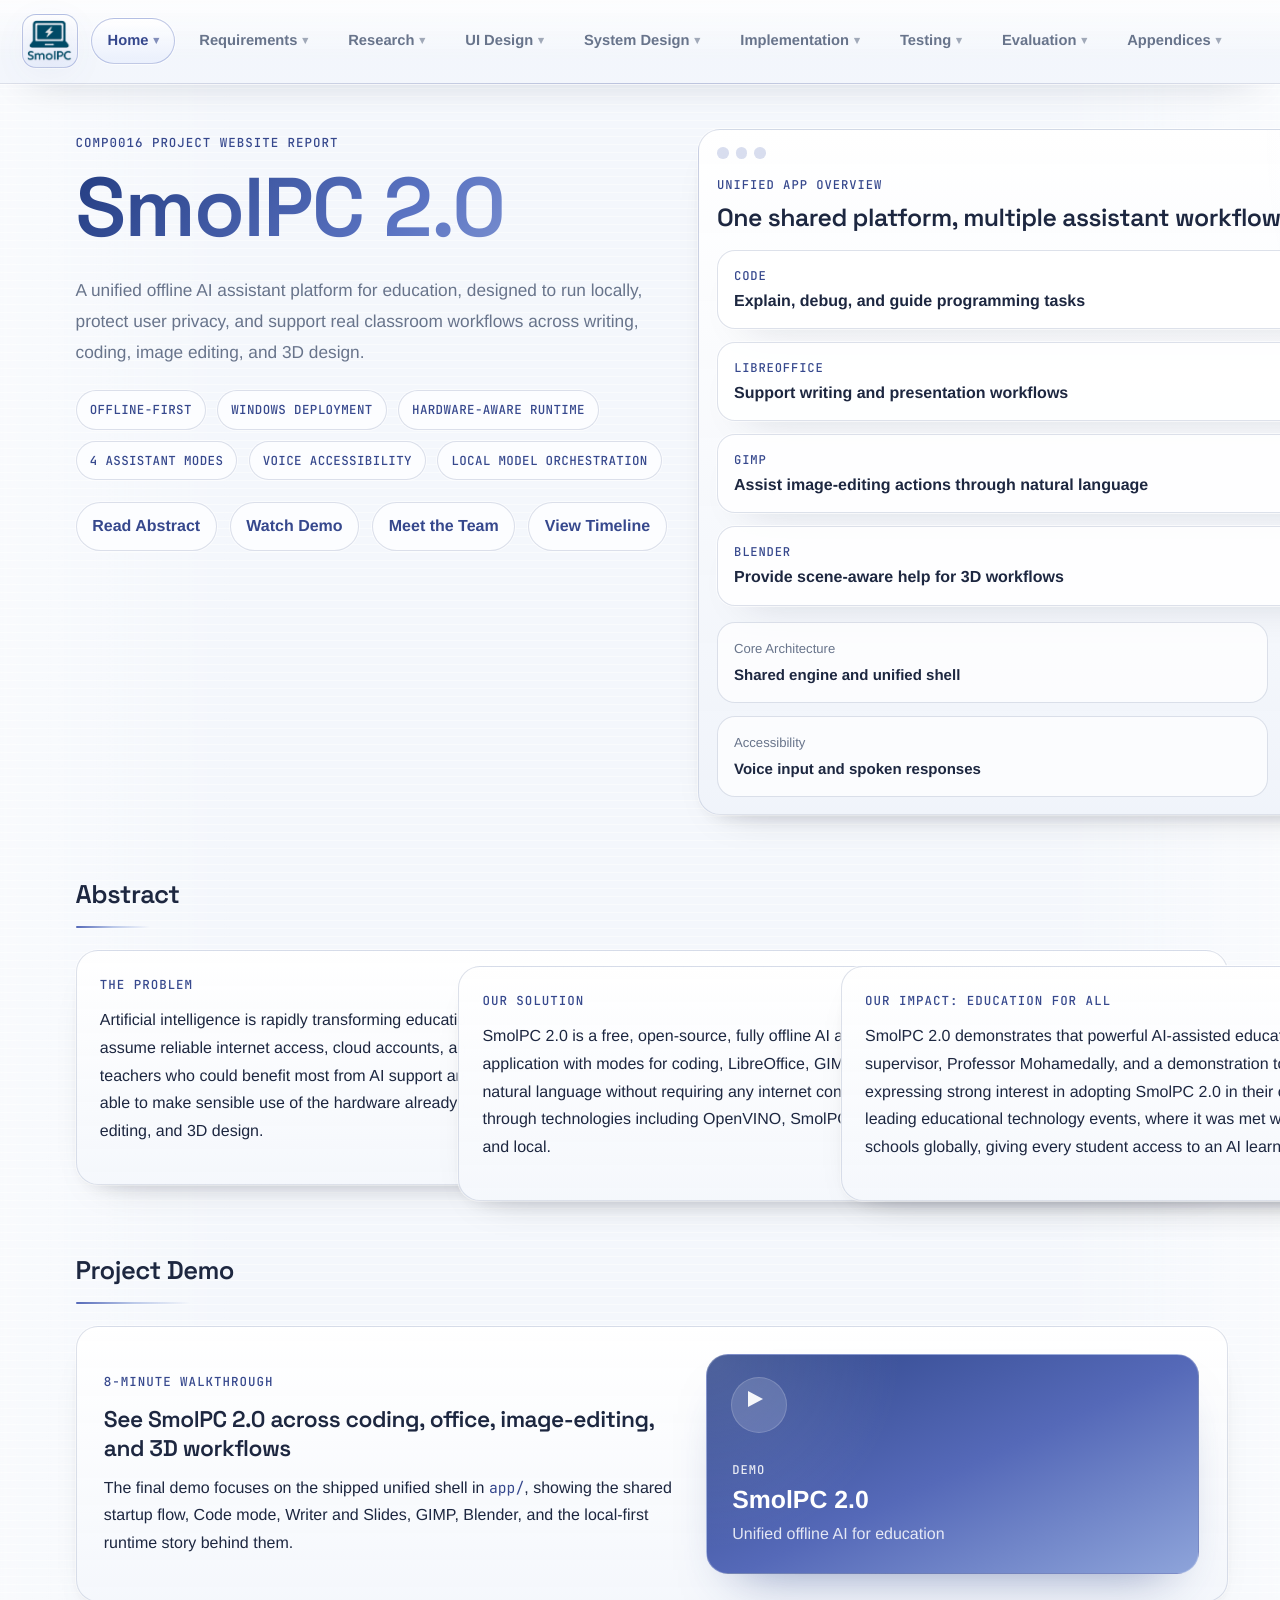
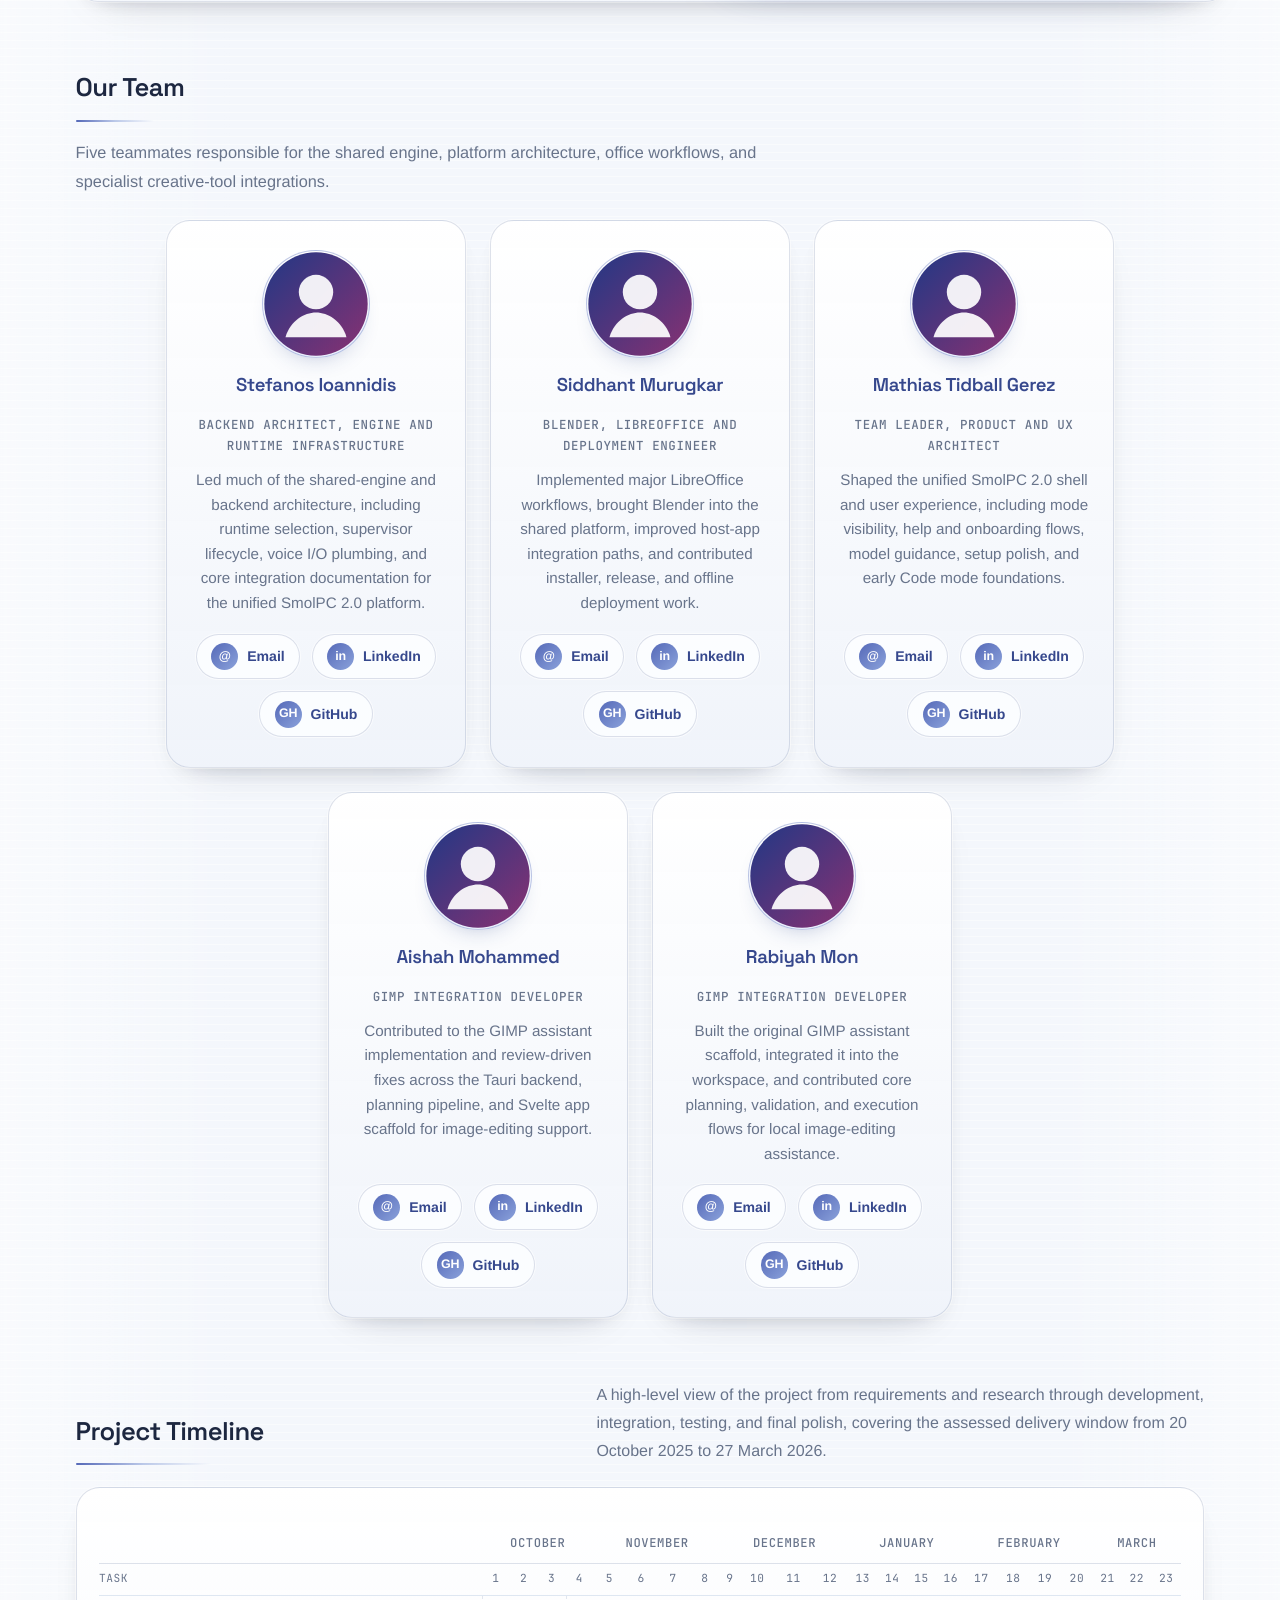
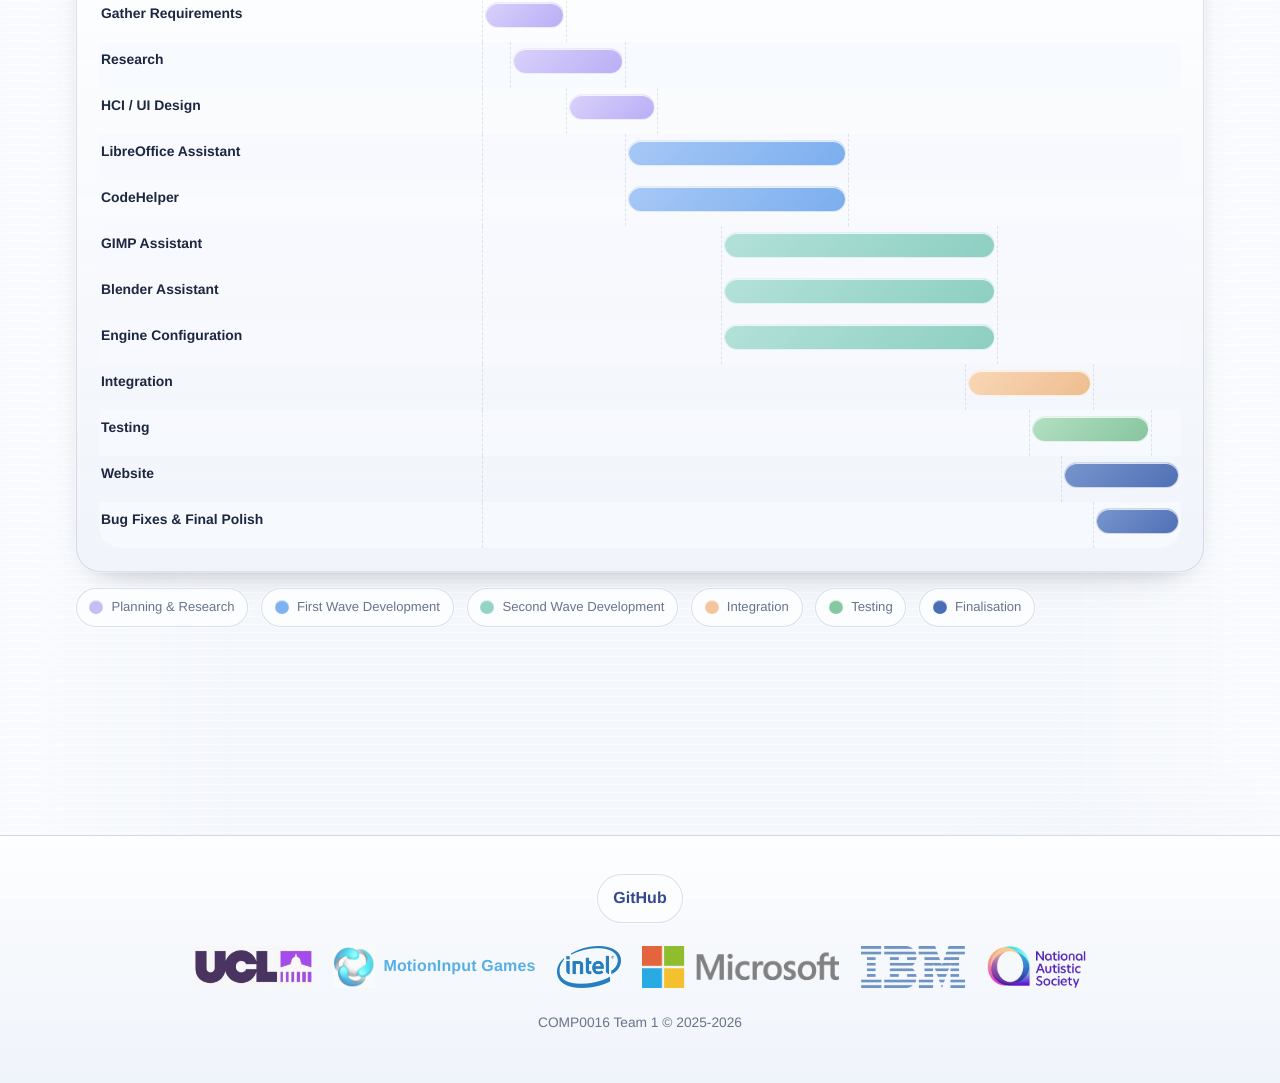
==== index.html @ 5625fc95 "Merge origin/main into codex/add-motioninput-partner" ====
<!DOCTYPE html>
<html>
<head>
  <title>SmolPC 2.0</title>
  <meta name="viewport" content="width=device-width, initial-scale=1.0">
  <link rel="stylesheet" href="css/style.css">
</head>
<body class="home-page">
  <nav>
    <a href="index.html" class="nav-logo"> <img src="assets/images/smolpc.png" alt="SmolPC 2.0"> </a>
    <div class="nav-item"><a href="index.html">Home</a><div class="nav-dropdown"><a href="index.html#abstract">Abstract</a><a href="index.html#video">Video</a><a href="index.html#team">Team Members</a><a href="index.html#gantt">Project Timeline</a></div></div>
    <div class="nav-item"><a href="requirements.html">Requirements</a><div class="nav-dropdown"><a href="requirements.html#partner">Partner Introduction</a><a href="requirements.html#background">Background</a><a href="requirements.html#goals">Project Goals</a><a href="requirements.html#gathering">Requirements Gathering</a><a href="requirements.html#personas">Personas</a><a href="requirements.html#use-case-diagram">Use Case Diagram</a><a href="requirements.html#moscow">MoSCoW List</a></div></div>
    <div class="nav-item"><a href="research.html">Research</a><div class="nav-dropdown"><a href="research.html#requirements-discovery">Requirements Discovery</a><a href="research.html#related-projects">Related Projects</a><a href="research.html#technology-review">Technology Review</a><a href="research.html#summary">Summary</a><a href="research.html#consent-forms">Consent Forms</a></div></div>
    <div class="nav-item"><a href="ui.html">UI Design</a><div class="nav-dropdown"><a href="ui.html#design-principles">Design Principles</a><a href="ui.html#overall-layout">Overall Layout</a><a href="ui.html#codehelper">CodeHelper</a><a href="ui.html#libreoffice">LibreOffice</a><a href="ui.html#gimp">GIMP</a><a href="ui.html#blender">Blender</a><a href="ui.html#artefacts">Artefacts</a></div></div>
    <div class="nav-item"><a href="system.html">System Design</a><div class="nav-dropdown"><a href="system.html#architecture">Architecture</a><a href="system.html#sequence-diagrams">Sequence Diagrams</a><a href="system.html#data-storage">Data Storage</a><a href="system.html#design-patterns">Design Patterns</a><a href="system.html#packages-apis">Packages &amp; APIs</a></div></div>
    <div class="nav-item"><a href="implementation.html">Implementation</a><div class="nav-dropdown"><a href="implementation.html#overview">Overview</a><a href="implementation.html#shared-infrastructure">Shared Infrastructure</a><a href="implementation.html#unified-shell">Unified Shell</a><a href="implementation.html#codehelper">CodeHelper</a><a href="implementation.html#gimp">GIMP</a><a href="implementation.html#blender">Blender</a><a href="implementation.html#libreoffice">LibreOffice</a></div></div>
    <div class="nav-item"><a href="testing.html">Testing</a><div class="nav-dropdown"><a href="testing.html#strategy">Strategy</a><a href="testing.html#unit-testing">Unit Testing</a><a href="testing.html#integration-testing">Integration Testing</a><a href="testing.html#prompt-testing">Prompt Testing</a><a href="testing.html#compatibility-testing">Compatibility</a><a href="testing.html#performance-testing">Performance</a><a href="testing.html#uat">User Acceptance</a></div></div>
    <div class="nav-item"><a href="evaluation.html">Evaluation</a><div class="nav-dropdown"><a href="evaluation.html#achievements">Achievements</a><a href="evaluation.html#bugs">Known Bugs</a><a href="evaluation.html#critical-evaluation">Critical Evaluation</a><a href="evaluation.html#contributions">Contributions</a><a href="evaluation.html#future-work">Future Work</a></div></div>
    <div class="nav-item"><a href="appendices.html">Appendices</a><div class="nav-dropdown"><a href="appendices.html#user-manual">User Manual</a><a href="appendices.html#deployment-manual">Deployment Manual</a><a href="appendices.html#gdpr">GDPR</a><a href="appendices.html#license">License</a><a href="appendices.html#blog">Blog</a><a href="appendices.html#monthly-videos">Monthly Videos</a></div></div>
  </nav>

    <main>

    <section class="hero-panel">
      <div class="hero-copy">
        <p class="hero-kicker">COMP0016 Project Website Report</p>
        <h1>SmolPC 2.0</h1>
        <p class="hero-lead">A unified offline AI assistant platform for education, designed to run locally, protect user privacy, and support real classroom workflows across writing, coding, image editing, and 3D design.</p>

        <div class="hero-facts" aria-label="Project highlights">
          <span class="hero-chip">Offline-first</span>
          <span class="hero-chip">Windows deployment</span>
          <span class="hero-chip">Hardware-aware runtime</span>
          <span class="hero-chip">4 assistant modes</span>
          <span class="hero-chip">Voice accessibility</span>
          <span class="hero-chip">Local model orchestration</span>
        </div>

        <div class="hero-links">
          <a class="hero-link" href="#abstract">Read Abstract</a>
          <a class="hero-link" href="#video">Watch Demo</a>
          <a class="hero-link" href="#team">Meet the Team</a>
          <a class="hero-link" href="#gantt">View Timeline</a>
        </div>
      </div>

      <aside class="hero-preview card" aria-label="Project overview">
        <div class="hero-preview-bar" aria-hidden="true">
          <span></span>
          <span></span>
          <span></span>
        </div>
        <div class="hero-preview-body">
          <p class="hero-preview-label">Unified App Overview</p>
          <h2 class="hero-preview-title">One shared platform, multiple assistant workflows</h2>
          <ul class="hero-mode-list">
            <li><span>Code</span><strong>Explain, debug, and guide programming tasks</strong></li>
            <li><span>LibreOffice</span><strong>Support writing and presentation workflows</strong></li>
            <li><span>GIMP</span><strong>Assist image-editing actions through natural language</strong></li>
            <li><span>Blender</span><strong>Provide scene-aware help for 3D workflows</strong></li>
          </ul>
          <div class="hero-mini-grid">
            <div class="hero-mini-card">
              <p>Core Architecture</p>
              <strong>Shared engine and unified shell</strong>
            </div>
            <div class="hero-mini-card">
              <p>Deployment Goal</p>
              <strong>Simple installer with local model setup</strong>
            </div>
            <div class="hero-mini-card">
              <p>Accessibility</p>
              <strong>Voice input and spoken responses</strong>
            </div>
            <div class="hero-mini-card">
              <p>Platform Focus</p>
              <strong>Private classroom use on Windows devices</strong>
            </div>
          </div>
        </div>
      </aside>
    </section>

    <section id="abstract">
      <div class="section-heading">
        <h2>Abstract</h2>
      </div>
      <div class="abstract-grid">
        <article class="card abstract-card">
          <p class="abstract-label">The Problem</p>
          <p>Artificial intelligence is rapidly transforming education, yet access to AI-powered learning tools remains deeply unequal. Most mainstream systems still assume reliable internet access, cloud accounts, and setup steps that are poorly suited to real classroom deployment. As a result, the students and teachers who could benefit most from AI support are often the least able to use it. Schools need software that is private, locally run, easier to deploy, and able to make sensible use of the hardware already available to them, while still supporting the everyday tasks students do across writing, coding, image editing, and 3D design.</p>
        </article>
        <article class="card abstract-card">
          <p class="abstract-label">Our Solution</p>
          <p>SmolPC 2.0 is a free, open-source, fully offline AI assistant suite designed for practical classroom deployment on Windows hardware. It provides one unified application with modes for coding, LibreOffice, GIMP, and Blender workflows, enabling students and teachers to control educational software through natural language without requiring any internet connection. Powered by locally deployed large language models and hardware-aware runtime selection through technologies including OpenVINO, SmolPC 2.0 is designed to make the best possible use of the device it is running on while keeping data private and local.</p>
        </article>
        <article class="card abstract-card">
          <p class="abstract-label">Our Impact: Education for All</p>
          <p>SmolPC 2.0 demonstrates that powerful AI-assisted education does not have to come with a price tag. Following consultation with teachers through our supervisor, Professor Mohamedally, and a demonstration to the National Autistic Society, feedback has been overwhelmingly positive, with educators expressing strong interest in adopting SmolPC 2.0 in their classrooms. SmolPC 2.0 was also showcased at the BETT Conference, one of the world's leading educational technology events, where it was met with enthusiasm from educators and institutions alike. We hope to see SmolPC 2.0 deployed in schools globally, giving every student access to an AI learning assistant that supports them across writing, coding, design, and beyond.</p>
        </article>
      </div>
    </section>

    <section id="video">
      <div class="section-heading">
        <h2>Project Demo</h2>
      </div>
      <div class="card demo-card">
        <div class="demo-copy">
          <p class="demo-label">8-Minute Walkthrough</p>
          <h3>See SmolPC 2.0 across coding, office, image-editing, and 3D workflows</h3>
          <p>The final demo focuses on the shipped unified shell in <code>app/</code>, showing the shared startup flow, Code mode, Writer and Slides, GIMP, Blender, and the local-first runtime story behind them.</p>
        </div>
        <div class="demo-poster" aria-hidden="true">
          <div class="demo-poster-screen">
            <span>Demo</span>
            <strong>SmolPC 2.0</strong>
            <p>Unified offline AI for education</p>
          </div>
        </div>
      </div>
    </section>

    <section id="team">
      <div class="section-heading">
        <h2>Our Team</h2>
      </div>
      <p class="team-section-summary">Five teammates responsible for the shared engine, platform architecture, office workflows, and specialist creative-tool integrations.</p>

      <div class="team-grid">
        <article class="team-member">
          <img src="assets/images/team-placeholder.svg" alt="Portrait placeholder for Stefanos Ioannidis">
          <h3>Stefanos Ioannidis</h3>
          <p class="team-role">Backend Architect, Engine and Runtime Infrastructure</p>
          <p class="team-bio">Led much of the shared-engine and backend architecture, including runtime selection, supervisor lifecycle, voice I/O plumbing, and core integration documentation for the unified SmolPC 2.0 platform.</p>
          <div class="team-links">
            <a class="team-link" href="mailto:stefanos.ioannidis.24@ucl.ac.uk">
              <span class="team-link-icon" aria-hidden="true">@</span>
              <span>Email</span>
            </a>
            <a class="team-link" href="https://www.linkedin.com/in/stefanos-ioannidis-7a5a66317/" target="_blank" rel="noopener noreferrer">
              <span class="team-link-icon" aria-hidden="true">in</span>
              <span>LinkedIn</span>
            </a>
            <a class="team-link" href="https://github.com/n0ssy" target="_blank" rel="noopener noreferrer">
              <span class="team-link-icon" aria-hidden="true">GH</span>
              <span>GitHub</span>
            </a>
          </div>
        </article>

        <article class="team-member">
          <img src="assets/images/team-placeholder.svg" alt="Portrait placeholder for Siddhant Murugkar">
          <h3>Siddhant Murugkar</h3>
          <p class="team-role">Blender, LibreOffice and Deployment Engineer</p>
          <p class="team-bio">Implemented major LibreOffice workflows, brought Blender into the shared platform, improved host-app integration paths, and contributed installer, release, and offline deployment work.</p>
          <div class="team-links">
            <a class="team-link" href="mailto:siddhant.murugkar.24@ucl.ac.uk">
              <span class="team-link-icon" aria-hidden="true">@</span>
              <span>Email</span>
            </a>
            <a class="team-link" href="https://www.linkedin.com/in/siddhant-murugkar-34300a251/" target="_blank" rel="noopener noreferrer">
              <span class="team-link-icon" aria-hidden="true">in</span>
              <span>LinkedIn</span>
            </a>
            <a class="team-link" href="https://github.com/siddh-m" target="_blank" rel="noopener noreferrer">
              <span class="team-link-icon" aria-hidden="true">GH</span>
              <span>GitHub</span>
            </a>
          </div>
        </article>

        <article class="team-member">
          <img src="assets/images/team-placeholder.svg" alt="Portrait placeholder for Mathias Tidball Gerez">
          <h3>Mathias Tidball Gerez</h3>
          <p class="team-role">Team Leader, Product and UX Architect</p>
          <p class="team-bio">Shaped the unified SmolPC 2.0 shell and user experience, including mode visibility, help and onboarding flows, model guidance, setup polish, and early Code mode foundations.</p>
          <div class="team-links">
            <a class="team-link" href="mailto:mathias.gerez.24@ucl.ac.uk">
              <span class="team-link-icon" aria-hidden="true">@</span>
              <span>Email</span>
            </a>
            <a class="team-link" href="https://www.linkedin.com/in/mathias-tidball/" target="_blank" rel="noopener noreferrer">
              <span class="team-link-icon" aria-hidden="true">in</span>
              <span>LinkedIn</span>
            </a>
            <a class="team-link" href="https://github.com/mts934" target="_blank" rel="noopener noreferrer">
              <span class="team-link-icon" aria-hidden="true">GH</span>
              <span>GitHub</span>
            </a>
          </div>
        </article>

        <article class="team-member">
          <img src="assets/images/team-placeholder.svg" alt="Portrait placeholder for Aishah Mohammed">
          <h3>Aishah Mohammed</h3>
          <p class="team-role">GIMP Integration Developer</p>
          <p class="team-bio">Contributed to the GIMP assistant implementation and review-driven fixes across the Tauri backend, planning pipeline, and Svelte app scaffold for image-editing support.</p>
          <div class="team-links">
            <a class="team-link" href="mailto:aishah.mohammed.24@ucl.ac.uk">
              <span class="team-link-icon" aria-hidden="true">@</span>
              <span>Email</span>
            </a>
            <a class="team-link" href="https://www.linkedin.com/in/aishah-mohammed-497691281/" target="_blank" rel="noopener noreferrer">
              <span class="team-link-icon" aria-hidden="true">in</span>
              <span>LinkedIn</span>
            </a>
            <a class="team-link" href="https://github.com/aishah914" target="_blank" rel="noopener noreferrer">
              <span class="team-link-icon" aria-hidden="true">GH</span>
              <span>GitHub</span>
            </a>
          </div>
        </article>

        <article class="team-member">
          <img src="assets/images/team-placeholder.svg" alt="Aye Rabiyah Mon profile photo">
          <h3>Rabiyah Mon</h3>
          <p class="team-role">GIMP Integration Developer</p>
          <p class="team-bio">Built the original GIMP assistant scaffold, integrated it into the workspace, and contributed core planning, validation, and execution flows for local image-editing assistance.</p>
          <div class="team-links">
            <a class="team-link" href="mailto:aye.mon.24@ucl.ac.uk">
              <span class="team-link-icon" aria-hidden="true">@</span>
              <span>Email</span>
            </a>
            <a class="team-link" href="https://www.linkedin.com/in/aye-myat-mon-007b27332/" target="_blank" rel="noopener noreferrer">
              <span class="team-link-icon" aria-hidden="true">in</span>
              <span>LinkedIn</span>
            </a>
            <a class="team-link" href="https://github.com/rabiyahcai" target="_blank" rel="noopener noreferrer">
              <span class="team-link-icon" aria-hidden="true">GH</span>
              <span>GitHub</span>
            </a>
          </div>
        </article>
      </div>
    </section>

    <section id="gantt">
      <div class="section-heading">
        <h2>Project Timeline</h2>
        <p class="section-intro">A high-level view of the project from requirements and research through development, integration, testing, and final polish, covering the assessed delivery window from 20 October 2025 to 27 March 2026.</p>
      </div>
      <div class="gantt-wrapper">
        <table class="gantt-table">
          <thead>
            <tr class="gantt-month-header">
              <th class="gantt-task-col"></th>
              <th colspan="4">October</th>
              <th colspan="4">November</th>
              <th colspan="4">December</th>
              <th colspan="4">January</th>
              <th colspan="4">February</th>
              <th colspan="3">March</th>
            </tr>
            <tr class="gantt-week-header">
              <th class="gantt-task-col">Task</th>
              <th>1</th><th>2</th><th>3</th><th>4</th>
              <th>5</th><th>6</th><th>7</th><th>8</th>
              <th>9</th><th>10</th><th>11</th><th>12</th>
              <th>13</th><th>14</th><th>15</th><th>16</th>
              <th>17</th><th>18</th><th>19</th><th>20</th>
              <th>21</th><th>22</th><th>23</th>
            </tr>
          </thead>
          <tbody>
            <tr>
              <td class="gantt-label">Gather Requirements</td>
              <td colspan="3"><div class="gbar gbar-purple"></div></td>
              <td colspan="20"></td>
            </tr>
            <tr>
              <td class="gantt-label">Research</td>
              <td colspan="1"></td>
              <td colspan="4"><div class="gbar gbar-purple"></div></td>
              <td colspan="18"></td>
            </tr>
            <tr>
              <td class="gantt-label">HCI / UI Design</td>
              <td colspan="3"></td>
              <td colspan="3"><div class="gbar gbar-purple"></div></td>
              <td colspan="17"></td>
            </tr>
            <tr>
              <td class="gantt-label">LibreOffice Assistant</td>
              <td colspan="5"></td>
              <td colspan="7"><div class="gbar gbar-blue"></div></td>
              <td colspan="11"></td>
            </tr>
            <tr>
              <td class="gantt-label">CodeHelper</td>
              <td colspan="5"></td>
              <td colspan="7"><div class="gbar gbar-blue"></div></td>
              <td colspan="11"></td>
            </tr>
            <tr>
              <td class="gantt-label">GIMP Assistant</td>
              <td colspan="8"></td>
              <td colspan="9"><div class="gbar gbar-teal"></div></td>
              <td colspan="6"></td>
            </tr>
            <tr>
              <td class="gantt-label">Blender Assistant</td>
              <td colspan="8"></td>
              <td colspan="9"><div class="gbar gbar-teal"></div></td>
              <td colspan="6"></td>
            </tr>
            <tr>
              <td class="gantt-label">Engine Configuration</td>
              <td colspan="8"></td>
              <td colspan="9"><div class="gbar gbar-teal"></div></td>
              <td colspan="6"></td>
            </tr>
            <tr>
              <td class="gantt-label">Integration</td>
              <td colspan="16"></td>
              <td colspan="4"><div class="gbar gbar-peach"></div></td>
              <td colspan="3"></td>
            </tr>
            <tr>
              <td class="gantt-label">Testing</td>
              <td colspan="18"></td>
              <td colspan="4"><div class="gbar gbar-green"></div></td>
              <td colspan="1"></td>
            </tr>
            <tr>
              <td class="gantt-label">Website</td>
              <td colspan="19"></td>
              <td colspan="4"><div class="gbar gbar-navy"></div></td>
            </tr>
            <tr>
              <td class="gantt-label">Bug Fixes &amp; Final Polish</td>
              <td colspan="20"></td>
              <td colspan="3"><div class="gbar gbar-navy"></div></td>
            </tr>
          </tbody>
        </table>
      </div>
      <div class="gantt-legend">
        <span class="legend-item"><span class="legend-dot" style="background:#c5bef5"></span>Planning &amp; Research</span>
        <span class="legend-item"><span class="legend-dot" style="background:#7fb3ef"></span>First Wave Development</span>
        <span class="legend-item"><span class="legend-dot" style="background:#94d4c8"></span>Second Wave Development</span>
        <span class="legend-item"><span class="legend-dot" style="background:#f5c49a"></span>Integration</span>
        <span class="legend-item"><span class="legend-dot" style="background:#86c9a0"></span>Testing</span>
        <span class="legend-item"><span class="legend-dot" style="background:#4a6eb5"></span>Finalisation</span>
      </div>
    </section>

  </main>

  <footer>
    <div class="footer-links">
    <a href="https://github.com/SmolPC-2-0/smolpc-codehelper" target="_blank" rel="noopener noreferrer">GitHub</a>
  </div>

  <div class="footer-logos">
    <a href="https://www.ucl.ac.uk/" target="_blank" rel="noopener noreferrer">
      <img src="assets/images/ucl.png" alt="University College London">
    </a>
    <a href="https://www.motioninputgames.com/" target="_blank" rel="noopener noreferrer">
      <img src="assets/images/motioninput-games.jpg" alt="MotionInput Games">
      <span class="footer-logo-wordmark">MotionInput Games</span>
    </a>
    <a href="https://www.intel.com/content/www/us/en/homepage.html" target="_blank" rel="noopener noreferrer">
      <img src="assets/images/intel.png" alt="Intel">
    </a>
    <a href="https://www.microsoft.com/en-gb" target="_blank" rel="noopener noreferrer">
      <img src="assets/images/microsoft.png" alt="Microsoft">
    </a>
    <a href="https://www.ibm.com/uk-en" target="_blank" rel="noopener noreferrer">
      <img src="assets/images/IBM.png" alt="IBM">
    </a>
    <a href="https://www.autism.org.uk/" target="_blank" rel="noopener noreferrer">
      <img src="assets/images/nas.png" alt="National Autistic Society">
    </a>
  </div>
    <p>COMP0016 Team 1 &copy; 2025-2026</p>
  </footer>

  <script src="js/main.js"></script>
</body>
</html>
---- css/style.css ----
@font-face {
  font-family: 'Space Grotesk';
  src: url('../assets/fonts/SpaceGrotesk-Regular.woff2') format('woff2');
  font-weight: 400;
  font-style: normal;
  font-display: swap;
}

@font-face {
  font-family: 'Space Grotesk';
  src: url('../assets/fonts/SpaceGrotesk-SemiBold.woff2') format('woff2');
  font-weight: 600;
  font-style: normal;
  font-display: swap;
}

@font-face {
  font-family: 'JetBrains Mono';
  src: url('../assets/fonts/JetBrainsMono-Regular.woff2') format('woff2');
  font-weight: 400;
  font-style: normal;
  font-display: swap;
}

@font-face {
  font-family: 'JetBrains Mono';
  src: url('../assets/fonts/JetBrainsMono-SemiBold.woff2') format('woff2');
  font-weight: 600;
  font-style: normal;
  font-display: swap;
}

:root {
  --font-display: 'Space Grotesk', 'Inter', 'Segoe UI', sans-serif;
  --font-body: 'Inter', 'Segoe UI', sans-serif;
  --font-code: 'JetBrains Mono', 'IBM Plex Mono', monospace;

  --primary: #5569b8;
  --primary-strong: #36488d;
  --primary-soft: #e8eefc;
  --accent: #89a0d8;
  --bg: #f4f7fc;
  --bg-nav: rgba(248, 250, 253, 0.84);
  --surface-canvas: #eff3fa;
  --surface-subtle: rgba(241, 245, 251, 0.86);
  --surface-elevated: rgba(255, 255, 255, 0.86);
  --surface-widget: rgba(252, 253, 255, 0.92);
  --surface-floating: rgba(255, 255, 255, 0.95);
  --surface-hover: rgba(85, 105, 184, 0.08);
  --surface-active: rgba(85, 105, 184, 0.12);
  --text: #1d2740;
  --text-muted: #68748b;
  --border: #d8e1ef;
  --outline-soft: rgba(134, 149, 180, 0.28);
  --outline-strong: rgba(85, 105, 184, 0.36);
  --focus-ring: rgba(85, 105, 184, 0.18);
  --success-bg: rgba(48, 142, 91, 0.14);
  --success-text: #226443;
  --danger-bg: rgba(188, 73, 61, 0.14);
  --danger-text: #8b2f26;
  --warning-bg: rgba(197, 126, 18, 0.14);
  --warning-text: #8c5e12;
  --shadow-soft: 0 10px 24px -18px rgba(13, 18, 34, 0.28);
  --shadow-strong: 0 26px 64px -34px rgba(13, 18, 34, 0.34);
  --glow-subtle: 0 0 0 1px rgba(255, 255, 255, 0.62), 0 18px 42px -30px rgba(15, 23, 42, 0.28);
  --motion-fast: 160ms cubic-bezier(0.16, 1, 0.3, 1);
  --motion-medium: 260ms cubic-bezier(0.22, 1, 0.36, 1);
}

* {
  margin: 0;
  padding: 0;
  box-sizing: border-box;
}

html {
  scroll-behavior: smooth;
}

body {
  min-height: 100vh;
  font-family: var(--font-body);
  color: var(--text);
  line-height: 1.72;
  text-rendering: geometricPrecision;
  -webkit-font-smoothing: antialiased;
  -moz-osx-font-smoothing: grayscale;
  background-color: var(--bg);
  background-image:
    linear-gradient(
      90deg,
      rgba(255, 255, 255, 0.45) 0,
      transparent 18%,
      transparent 82%,
      rgba(255, 255, 255, 0.45) 100%
    ),
    radial-gradient(64rem 38rem at 14% -6%, rgba(85, 105, 184, 0.12), transparent 62%),
    radial-gradient(58rem 30rem at 100% 100%, rgba(85, 105, 184, 0.08), transparent 65%),
    repeating-linear-gradient(
      180deg,
      rgba(255, 255, 255, 0.9) 0,
      rgba(255, 255, 255, 0.9) 1px,
      transparent 1px,
      transparent 8px
    );
  background-size: auto, auto, auto, 100% 8px;
  background-blend-mode: normal, screen, normal, soft-light;
}

a {
  color: var(--primary);
  text-decoration-color: rgba(85, 105, 184, 0.28);
  text-underline-offset: 0.18em;
  transition:
    color var(--motion-fast),
    text-decoration-color var(--motion-fast);
}

a:hover {
  color: var(--primary-strong);
  text-decoration-color: rgba(54, 72, 141, 0.44);
}

img {
  max-width: 100%;
  height: auto;
}

nav {
  position: sticky;
  top: 0;
  z-index: 1000;
  display: flex;
  flex-wrap: wrap;
  align-items: center;
  gap: 0.5rem;
  padding: 0.9rem 1.4rem;
  background:
    linear-gradient(
      180deg,
      rgba(255, 255, 255, 0.7),
      rgba(241, 245, 251, 0.78) 72%
    ),
    var(--bg-nav);
  border-bottom: 1px solid var(--outline-soft);
  box-shadow: var(--glow-subtle);
  backdrop-filter: blur(16px);
}

nav::after {
  content: '';
  position: absolute;
  inset-inline: 0;
  bottom: -1px;
  height: 1px;
  background: linear-gradient(90deg, transparent, rgba(85, 105, 184, 0.24), transparent);
}

.nav-logo {
  display: inline-flex;
  align-items: center;
  justify-content: center;
  padding: 0.25rem;
  margin-right: 0.35rem;
  border-radius: 14px;
  text-decoration: none;
}

.nav-logo:hover {
  background: transparent;
  transform: none;
}

.nav-logo img {
  height: 44px;
  width: auto;
  filter: drop-shadow(0 10px 18px rgba(54, 72, 141, 0.12));
}

nav a {
  position: relative;
  display: inline-flex;
  align-items: center;
  justify-content: center;
  padding: 0.58rem 0.95rem;
  border: 1px solid transparent;
  border-radius: 999px;
  color: var(--text-muted);
  font-size: 0.92rem;
  font-weight: 600;
  text-decoration: none;
  transition:
    color var(--motion-fast),
    background var(--motion-fast),
    border-color var(--motion-fast),
    transform var(--motion-fast),
    box-shadow var(--motion-fast);
}

nav a:hover {
  color: var(--text);
  background: var(--surface-hover);
  border-color: var(--outline-soft);
  transform: translateY(-1px);
  box-shadow: var(--glow-subtle);
}

nav a.active {
  color: var(--primary-strong);
  background:
    linear-gradient(180deg, rgba(255, 255, 255, 0.92), rgba(232, 238, 252, 0.9)),
    var(--surface-widget);
  border-color: var(--outline-strong);
  box-shadow: var(--glow-subtle);
}

/* Dropdown nav */
.nav-item {
  position: relative;
}

.nav-item > a {
  display: inline-flex;
  align-items: center;
  gap: 0.3rem;
}

.nav-item > a::after {
  content: '\25BE';
  font-size: 0.7rem;
  opacity: 0.6;
}

.nav-dropdown {
  display: none;
  position: absolute;
  top: calc(100% + 0.5rem);
  left: 0;
  min-width: 200px;
  background: rgba(255,255,255,0.97);
  border: 1px solid var(--outline-soft);
  border-radius: 14px;
  box-shadow: 0 8px 32px rgba(54,72,141,0.13);
  padding: 0.5rem 0;
  z-index: 2000;
  backdrop-filter: blur(16px);
}

.nav-dropdown::before {
  content: '';
  position: absolute;
  top: -0.5rem;
  left: 0;
  right: 0;
  height: 0.5rem;
}

.nav-item:hover .nav-dropdown,
.nav-item:focus-within .nav-dropdown,
.nav-item.open .nav-dropdown {
  display: block;
}

.nav-dropdown a {
  display: block;
  padding: 0.5rem 1.1rem;
  border-radius: 0;
  border: none;
  font-size: 0.88rem;
  font-weight: 500;
  color: var(--text-muted);
  text-align: left;
  white-space: nowrap;
}

.nav-dropdown a:hover {
  background: var(--surface-hover);
  color: var(--primary-strong);
  transform: none;
  box-shadow: none;
  border: none;
}

main {
  max-width: 1180px;
  margin: 0 auto;
  padding: 3.25rem 1.6rem 5rem;
}

main > h1 {
  margin-bottom: 2.8rem;
}

section {
  position: relative;
  margin-bottom: 4rem;
  scroll-margin-top: 6.5rem;
}

h1,
h2,
h3 {
  font-family: var(--font-display);
  letter-spacing: -0.02em;
}

h1 {
  background: linear-gradient(135deg, #243d82 0%, #5a73c2 55%, #9eb0df 100%);
  -webkit-background-clip: text;
  -webkit-text-fill-color: transparent;
  background-clip: text;
  font-size: clamp(3rem, 7vw, 5.2rem);
  line-height: 1.05;
  padding-bottom: 0.08em;
  overflow: visible;
  text-align: center;
}

h2 {
  position: relative;
  display: inline-block;
  margin-bottom: 1.4rem;
  padding-bottom: 0.7rem;
  color: var(--text);
  font-size: clamp(1.55rem, 2vw, 2rem);
  font-weight: 600;
}

h2::after {
  content: '';
  position: absolute;
  left: 0;
  bottom: 0;
  width: 72%;
  height: 2px;
  border-radius: 999px;
  background: linear-gradient(90deg, var(--primary), rgba(137, 160, 216, 0.55), transparent);
}

h3 {
  margin-bottom: 0.75rem;
  color: var(--primary-strong);
  font-size: 1.16rem;
  font-weight: 600;
}

p,
li {
  color: var(--text);
  font-size: 1rem;
}

p {
  margin-bottom: 1rem;
}

ol,
ul {
  margin-bottom: 1.1rem;
  padding-left: 1.35rem;
}

li + li {
  margin-top: 0.5rem;
}

strong {
  color: var(--text);
}

main img {
  display: block;
  margin-top: 1rem;
  border: 1px solid var(--outline-soft);
  border-radius: 20px;
  background: linear-gradient(180deg, rgba(255, 255, 255, 0.92), rgba(244, 247, 252, 0.92));
  box-shadow: var(--shadow-soft), var(--glow-subtle);
}

.card {
  background:
    linear-gradient(180deg, rgba(255, 255, 255, 0.96), rgba(244, 247, 252, 0.92)),
    var(--surface-elevated);
  border: 1px solid var(--outline-soft);
  border-radius: 22px;
  padding: 1.7rem;
  box-shadow: var(--shadow-soft), var(--glow-subtle);
  backdrop-filter: blur(14px);
  transition:
    transform var(--motion-fast),
    box-shadow var(--motion-medium),
    border-color var(--motion-fast);
}

.card:hover {
  transform: translateY(-2px);
  border-color: var(--outline-strong);
  box-shadow: var(--shadow-strong), var(--glow-subtle);
}

.card + .card {
  margin-top: 1rem;
}

/* ===== home ===== */
.home-page main {
  padding-top: 2.8rem;
}

.home-page h1 {
  margin-bottom: 1rem;
  text-align: left;
}

.hero-panel {
  display: grid;
  grid-template-columns: minmax(0, 1.08fr) minmax(320px, 0.92fr);
  gap: 1.8rem;
  align-items: stretch;
  margin-bottom: 3.6rem;
}

.hero-copy {
  padding-top: 0.2rem;
}

.hero-kicker,
.abstract-label,
.demo-label {
  margin-bottom: 0.75rem;
  font-family: var(--font-code);
  font-size: 0.78rem;
  font-weight: 600;
  letter-spacing: 0.08em;
  text-transform: uppercase;
  color: var(--primary-strong);
}

.hero-lead {
  max-width: 40rem;
  margin-bottom: 1.35rem;
  color: var(--text-muted);
  font-size: 1.08rem;
  line-height: 1.8;
}

.hero-facts {
  display: flex;
  flex-wrap: wrap;
  gap: 0.7rem;
  margin-bottom: 1.35rem;
}

.hero-chip {
  display: inline-flex;
  align-items: center;
  justify-content: center;
  padding: 0.5rem 0.82rem;
  border: 1px solid var(--outline-soft);
  border-radius: 999px;
  background: var(--surface-widget);
  box-shadow: var(--glow-subtle);
  color: var(--primary-strong);
  font-family: var(--font-code);
  font-size: 0.78rem;
  font-weight: 600;
  letter-spacing: 0.03em;
  text-transform: uppercase;
}

.hero-links {
  display: flex;
  flex-wrap: wrap;
  gap: 0.8rem;
}

.hero-link {
  display: inline-flex;
  align-items: center;
  justify-content: center;
  padding: 0.62rem 0.98rem;
  border: 1px solid var(--outline-soft);
  border-radius: 999px;
  background: var(--surface-widget);
  box-shadow: var(--glow-subtle);
  color: var(--primary-strong);
  font-weight: 600;
  text-decoration: none;
  transition:
    transform var(--motion-fast),
    border-color var(--motion-fast),
    background var(--motion-fast),
    box-shadow var(--motion-medium);
}

.hero-link:hover {
  transform: translateY(-1px);
  border-color: var(--outline-strong);
  background: var(--surface-hover);
  box-shadow: var(--shadow-soft), var(--glow-subtle);
  text-decoration: none;
}

.hero-preview {
  position: relative;
  overflow: hidden;
  padding: 1.1rem;
  background:
    radial-gradient(circle at top right, rgba(85, 105, 184, 0.18), transparent 44%),
    linear-gradient(180deg, rgba(255, 255, 255, 0.98), rgba(239, 243, 250, 0.94)),
    var(--surface-floating);
}

.hero-preview::before {
  content: '';
  position: absolute;
  inset: auto -5rem -5rem auto;
  width: 13rem;
  height: 13rem;
  border-radius: 50%;
  background: radial-gradient(circle, rgba(85, 105, 184, 0.16), transparent 70%);
  pointer-events: none;
}

.hero-preview-bar {
  display: flex;
  gap: 0.45rem;
  margin-bottom: 1rem;
}

.hero-preview-bar span {
  width: 0.72rem;
  height: 0.72rem;
  border-radius: 50%;
  background: rgba(85, 105, 184, 0.22);
}

.hero-preview-body {
  position: relative;
  z-index: 1;
}

.hero-preview-label {
  margin-bottom: 0.5rem;
  font-family: var(--font-code);
  font-size: 0.76rem;
  font-weight: 600;
  letter-spacing: 0.08em;
  text-transform: uppercase;
  color: var(--primary-strong);
}

.hero-preview-title {
  display: block;
  margin-bottom: 1rem;
  padding-bottom: 0;
  border: none;
  font-size: 1.55rem;
  line-height: 1.22;
}

.hero-preview-title::after {
  display: none;
}

.hero-mode-list {
  list-style: none;
  margin: 0 0 1rem;
  padding: 0;
  display: grid;
  gap: 0.8rem;
}

.hero-mode-list li {
  margin-top: 0;
  padding: 0.95rem 1rem;
  border: 1px solid var(--outline-soft);
  border-radius: 18px;
  background: rgba(255, 255, 255, 0.84);
  box-shadow: var(--glow-subtle);
}

.hero-mode-list span {
  display: block;
  margin-bottom: 0.18rem;
  font-family: var(--font-code);
  font-size: 0.76rem;
  font-weight: 600;
  letter-spacing: 0.07em;
  text-transform: uppercase;
  color: var(--primary-strong);
}

.hero-mode-list strong {
  display: block;
  line-height: 1.45;
}

.hero-mini-grid {
  display: grid;
  grid-template-columns: repeat(2, minmax(0, 1fr));
  gap: 0.8rem;
}

.hero-mini-card {
  padding: 0.95rem 1rem;
  border: 1px solid var(--outline-soft);
  border-radius: 18px;
  background: rgba(255, 255, 255, 0.72);
}

.hero-mini-card p {
  margin-bottom: 0.28rem;
  color: var(--text-muted);
  font-size: 0.82rem;
}

.hero-mini-card strong {
  display: block;
  font-size: 0.94rem;
  line-height: 1.45;
}

.section-heading {
  display: flex;
  flex-wrap: wrap;
  align-items: flex-end;
  justify-content: space-between;
  gap: 0.9rem 1rem;
  margin-bottom: 1.35rem;
}

.section-heading h2 {
  margin-bottom: 0;
}

.section-intro {
  max-width: 38rem;
  margin-bottom: 0;
  color: var(--text-muted);
}

.abstract-grid {
  display: grid;
  grid-template-columns: repeat(3, minmax(0, 1fr));
  gap: 1.2rem;
}

.abstract-card {
  height: 100%;
  padding: 1.45rem;
}

.abstract-card p:last-child {
  margin-bottom: 0;
}

.demo-card {
  display: grid;
  grid-template-columns: minmax(0, 1.08fr) minmax(260px, 0.92fr);
  gap: 1.5rem;
  align-items: stretch;
}

.demo-copy {
  display: flex;
  flex-direction: column;
  justify-content: center;
}

.demo-copy h3 {
  margin: 0 0 0.75rem;
  color: var(--text);
  font-size: 1.42rem;
  line-height: 1.28;
}

.demo-copy p:last-child {
  margin-bottom: 0;
}

.demo-poster {
  display: flex;
  align-items: stretch;
}

.demo-poster-screen {
  position: relative;
  width: 100%;
  min-height: 220px;
  padding: 1.55rem;
  border: 1px solid rgba(255, 255, 255, 0.24);
  border-radius: 22px;
  overflow: hidden;
  background:
    radial-gradient(circle at top left, rgba(255, 255, 255, 0.14), transparent 36%),
    linear-gradient(155deg, #2f468a 0%, #5569b8 52%, #8ea4da 100%);
  box-shadow: 0 28px 54px -32px rgba(36, 61, 130, 0.58);
  color: #fff;
  display: flex;
  flex-direction: column;
  justify-content: flex-end;
}

.demo-poster-screen::before {
  content: '';
  position: absolute;
  top: 1.35rem;
  left: 1.45rem;
  width: 3.5rem;
  height: 3.5rem;
  border-radius: 50%;
  background: rgba(255, 255, 255, 0.14);
  box-shadow: inset 0 0 0 1px rgba(255, 255, 255, 0.16);
}

.demo-poster-screen::after {
  content: '';
  position: absolute;
  top: 2.25rem;
  left: 2.55rem;
  width: 0;
  height: 0;
  border-top: 0.56rem solid transparent;
  border-bottom: 0.56rem solid transparent;
  border-left: 0.95rem solid rgba(255, 255, 255, 0.94);
}

.demo-poster-screen span {
  display: inline-block;
  margin-bottom: 0.35rem;
  font-family: var(--font-code);
  font-size: 0.76rem;
  font-weight: 600;
  letter-spacing: 0.08em;
  text-transform: uppercase;
  opacity: 0.88;
}

.demo-poster-screen strong {
  display: block;
  margin-bottom: 0.35rem;
  color: #fff;
  font-size: 1.55rem;
  line-height: 1.15;
}

.demo-poster-screen p {
  margin-bottom: 0;
  color: rgba(255, 255, 255, 0.84);
}

.team-section-intro {
  margin-bottom: 1.5rem;
}

.team-section-summary {
  max-width: 44rem;
  margin: -0.25rem 0 1.45rem;
  color: var(--text-muted);
  font-size: 1.02rem;
  line-height: 1.75;
}

.team-grid {
  display: flex;
  flex-wrap: wrap;
  justify-content: center;
  gap: 1.5rem;
  max-width: 1040px;
  margin: 0 auto;
}

.team-member {
  flex: 0 1 300px;
  max-width: 300px;
  background:
    linear-gradient(180deg, rgba(255, 255, 255, 0.98), rgba(239, 243, 250, 0.94)),
    var(--surface-floating);
  border: 1px solid var(--outline-soft);
  border-radius: 24px;
  padding: 1.85rem 1.5rem;
  text-align: center;
  display: flex;
  flex-direction: column;
  align-items: center;
  gap: 0.75rem;
  box-shadow: var(--shadow-soft), var(--glow-subtle);
  transition:
    transform var(--motion-fast),
    box-shadow var(--motion-medium),
    border-color var(--motion-fast);
}

.team-member:hover {
  transform: translateY(-2px);
  border-color: var(--outline-strong);
  box-shadow: var(--shadow-strong), var(--glow-subtle);
}

.team-member img {
  width: 108px;
  height: 108px;
  margin-top: 0;
  border-radius: 50%;
  object-fit: cover;
  border: 1px solid var(--outline-strong);
  background: linear-gradient(180deg, rgba(255, 255, 255, 0.98), rgba(232, 238, 252, 0.96));
  box-shadow: 0 12px 26px -18px rgba(36, 61, 130, 0.48);
}

.team-member h3 {
  margin-bottom: 0;
}

.team-role {
  margin-bottom: 0;
  font-family: var(--font-code);
  font-size: 0.78rem;
  font-weight: 600;
  letter-spacing: 0.05em;
  text-transform: uppercase;
  color: var(--text-muted);
}

.team-bio {
  margin-bottom: 0;
  flex-grow: 1;
  color: var(--text-muted);
  font-size: 0.95rem;
  line-height: 1.62;
}

.team-links {
  display: flex;
  flex-wrap: wrap;
  justify-content: center;
  gap: 0.75rem;
  margin-top: 0.3rem;
}

.team-link {
  display: inline-flex;
  align-items: center;
  gap: 0.55rem;
  padding: 0.52rem 0.88rem;
  border-radius: 999px;
  border: 1px solid var(--outline-soft);
  background: var(--surface-widget);
  color: var(--primary-strong);
  text-decoration: none;
  font-size: 0.88rem;
  font-weight: 600;
  box-shadow: var(--glow-subtle);
  transition:
    transform var(--motion-fast),
    box-shadow var(--motion-medium),
    border-color var(--motion-fast),
    background var(--motion-fast);
}

.team-link:hover {
  transform: translateY(-1px);
  border-color: var(--outline-strong);
  background: var(--surface-hover);
  box-shadow: var(--shadow-soft), var(--glow-subtle);
  text-decoration: none;
}

.team-link-icon {
  width: 1.7rem;
  height: 1.7rem;
  border-radius: 50%;
  display: inline-flex;
  align-items: center;
  justify-content: center;
  background: linear-gradient(135deg, var(--primary), #8ba2db);
  color: #fff;
  font-size: 0.78rem;
  font-weight: 700;
  letter-spacing: -0.02em;
  box-shadow: 0 10px 16px -14px rgba(36, 61, 130, 0.72);
}

.video-container {
  overflow: hidden;
  border: 1px solid var(--outline-soft);
  border-radius: 22px;
  box-shadow: var(--shadow-soft), var(--glow-subtle);
}

.video-container video {
  width: 100%;
  display: block;
}

#gantt img {
  width: 100%;
}

.gantt-wrapper {
  overflow-x: auto;
  padding: 1.4rem;
  border: 1px solid var(--outline-soft);
  border-radius: 24px;
  background:
    linear-gradient(180deg, rgba(255, 255, 255, 0.94), rgba(239, 243, 250, 0.9)),
    var(--surface-floating);
  box-shadow: var(--shadow-soft), var(--glow-subtle);
}

.gantt-table {
  min-width: 920px;
  width: 100%;
  margin-bottom: 0;
  border-collapse: separate;
  border-spacing: 0;
  background: transparent;
  border: none;
  box-shadow: none;
}

.gantt-table th,
.gantt-table td {
  padding: 0;
  border: none;
  background: transparent;
  color: var(--text);
}

.gantt-month-header th {
  padding: 0.45rem 0 0.55rem !important;
  border-bottom: 1px solid var(--outline-soft);
  color: var(--text-muted) !important;
  font-family: var(--font-code);
  font-size: 0.76rem;
  font-weight: 600;
  letter-spacing: 0.05em;
  text-align: center;
  text-transform: uppercase;
}

.gantt-week-header th {
  padding: 0.38rem 0 !important;
  border-bottom: 1px solid rgba(216, 225, 239, 0.8);
  color: var(--text-muted) !important;
  font-family: var(--font-code);
  font-size: 0.7rem;
  font-weight: 400;
  text-align: center;
}

.gantt-task-col {
  min-width: 190px;
  text-align: left !important;
  padding-right: 1rem !important;
}

.gantt-table tbody tr {
  border-bottom: 1px dashed rgba(134, 149, 180, 0.28);
}

.gantt-table tbody td {
  height: 46px;
  padding: 6px 2px;
  border-left: 1px dashed rgba(134, 149, 180, 0.22);
}

.gantt-table tbody td:first-child {
  border-left: none;
}

.gantt-label {
  padding-right: 1.15rem !important;
  border-left: none !important;
  white-space: nowrap;
  color: var(--text);
  font-size: 0.87rem;
  font-weight: 600;
}

.gbar {
  width: 100%;
  height: 26px;
  border: 1px solid rgba(255, 255, 255, 0.68);
  border-radius: 999px;
  box-shadow: inset 0 1px 0 rgba(255, 255, 255, 0.76), 0 8px 18px -16px rgba(15, 23, 42, 0.56);
}

.gbar-purple { background: linear-gradient(135deg, #d9d1fb, #baaef5); }
.gbar-blue   { background: linear-gradient(135deg, #a7c8f6, #7baeee); }
.gbar-teal   { background: linear-gradient(135deg, #b3e1d9, #8dcfc2); }
.gbar-peach  { background: linear-gradient(135deg, #f8d7b7, #efbd8f); }
.gbar-green  { background: linear-gradient(135deg, #b4dfc2, #86c59f); }
.gbar-navy   { background: linear-gradient(135deg, #7895cc, #4f70b6); }

.gantt-legend {
  display: flex;
  flex-wrap: wrap;
  gap: 0.8rem;
  margin-top: 1rem;
}

.legend-item {
  display: inline-flex;
  align-items: center;
  gap: 0.5rem;
  padding: 0.45rem 0.8rem;
  border: 1px solid var(--outline-soft);
  border-radius: 999px;
  background: var(--surface-widget);
  box-shadow: var(--glow-subtle);
  color: var(--text-muted);
  font-size: 0.82rem;
}

.legend-dot {
  width: 14px;
  height: 14px;
  border-radius: 50%;
  display: inline-block;
  flex-shrink: 0;
  box-shadow: inset 0 1px 0 rgba(255, 255, 255, 0.7);
}

table {
  width: 100%;
  margin: 1rem 0 2rem;
  border-collapse: separate;
  border-spacing: 0;
  overflow: hidden;
  border: 1px solid var(--outline-soft);
  border-radius: 22px;
  background:
    linear-gradient(180deg, rgba(255, 255, 255, 0.96), rgba(244, 247, 252, 0.92)),
    var(--surface-elevated);
  box-shadow: var(--shadow-soft), var(--glow-subtle);
}

th {
  padding: 0.95rem 1rem;
  background: linear-gradient(180deg, var(--primary-strong), var(--primary));
  color: #fff;
  text-align: left;
  font-family: var(--font-code);
  font-size: 0.78rem;
  font-weight: 600;
  letter-spacing: 0.05em;
  text-transform: uppercase;
}

td {
  padding: 0.95rem 1rem;
  border-bottom: 1px solid rgba(216, 225, 239, 0.86);
  background: rgba(255, 255, 255, 0.78);
  color: var(--text);
  vertical-align: top;
}

tbody tr:nth-child(even) td {
  background: rgba(248, 250, 254, 0.88);
}

tr:last-child td {
  border-bottom: none;
}

tr:hover td {
  background: rgba(232, 238, 252, 0.72);
}

td.yes {
  background: var(--success-bg) !important;
  color: var(--success-text);
  font-weight: 700;
}

td.no {
  background: var(--danger-bg) !important;
  color: var(--danger-text);
  font-weight: 700;
}

.badge {
  display: inline-flex;
  align-items: center;
  justify-content: center;
  padding: 0.38rem 0.72rem;
  min-height: 1.9rem;
  border: 1px solid transparent;
  border-radius: 999px;
  font-family: var(--font-code);
  font-size: 0.76rem;
  font-weight: 600;
  line-height: 1;
  letter-spacing: 0.04em;
  text-align: center;
  vertical-align: middle;
  text-transform: uppercase;
}

.badge-must {
  color: var(--primary-strong);
  background: rgba(85, 105, 184, 0.14);
  border-color: rgba(85, 105, 184, 0.2);
}

.badge-should {
  color: #2f5f85;
  background: rgba(67, 135, 194, 0.13);
  border-color: rgba(67, 135, 194, 0.2);
}

.badge-could {
  color: var(--warning-text);
  background: var(--warning-bg);
  border-color: rgba(197, 126, 18, 0.2);
}

.badge-wont {
  color: var(--danger-text);
  background: var(--danger-bg);
  border-color: rgba(188, 73, 61, 0.2);
}

.comparison-caption {
  margin-top: -0.9rem;
  color: var(--text-muted);
  font-size: 0.92rem;
}

.uc-block {
  margin-bottom: 1.8rem;
}

.uc-label {
  width: 14rem;
  font-family: var(--font-code);
  font-size: 0.8rem;
  letter-spacing: 0.03em;
  color: var(--text-muted);
  background: rgba(243, 246, 251, 0.9) !important;
}

.uc-flow ol {
  margin-bottom: 0;
  padding-left: 1.2rem;
}

pre {
  margin: 1rem 0 1.5rem;
  padding: 1.35rem 1.45rem;
  overflow-x: auto;
  border: 1px solid var(--outline-soft);
  border-radius: 20px;
  background:
    linear-gradient(180deg, rgba(255, 255, 255, 0.92), rgba(239, 243, 250, 0.9)),
    var(--surface-subtle);
  box-shadow: var(--glow-subtle);
}

code {
  font-family: var(--font-code);
  font-size: 0.92rem;
  color: var(--primary-strong);
}

pre code {
  color: var(--text);
}

footer {
  margin-top: 4rem;
  padding: 2.4rem 1.5rem 2rem;
  text-align: center;
  border-top: 1px solid var(--outline-soft);
  background:
    linear-gradient(180deg, rgba(255, 255, 255, 0.84), rgba(239, 243, 250, 0.88)),
    var(--surface-subtle);
  backdrop-filter: blur(14px);
}

.footer-links {
  display: flex;
  flex-wrap: wrap;
  justify-content: center;
  gap: 0.9rem;
  margin-bottom: 1.4rem;
}

.footer-links a,
.footer-links span {
  display: inline-flex;
  align-items: center;
  padding: 0.62rem 0.98rem;
  border: 1px solid var(--outline-soft);
  border-radius: 999px;
  background: var(--surface-widget);
  box-shadow: var(--glow-subtle);
  color: var(--primary-strong);
  font-weight: 600;
  text-decoration: none;
}

.footer-links a:hover {
  background: var(--surface-hover);
  border-color: var(--outline-strong);
}

.footer-logos {
  display: flex;
  flex-wrap: wrap;
  justify-content: center;
  align-items: center;
  gap: 1.35rem;
  margin-bottom: 1.45rem;
}

.footer-logos a {
  display: inline-flex;
  align-items: center;
  gap: 0.5rem;
  text-decoration: none;
}

.footer-logos img {
  height: 42px;
  width: auto;
  margin-top: 0;
  border: none;
  border-radius: 0;
  background: transparent;
  box-shadow: none;
  object-fit: contain;
  opacity: 0.88;
  filter: saturate(0.88) contrast(1.02) brightness(0.98);
  transition:
    opacity var(--motion-fast),
    filter var(--motion-fast);
}

.footer-logos img:hover {
  opacity: 1;
  filter: saturate(1) contrast(1.05) brightness(1);
}

.footer-logos .footer-logo-wordmark {
  color: #57afe6;
  font-size: 1rem;
  font-weight: 700;
  letter-spacing: 0.01em;
}

footer p {
  color: var(--text-muted);
  font-size: 0.86rem;
}

::-webkit-scrollbar {
  width: 9px;
  height: 9px;
}

::-webkit-scrollbar-track {
  background: transparent;
}

::-webkit-scrollbar-thumb {
  background: rgba(104, 116, 139, 0.38);
  border-radius: 999px;
  border: 2px solid transparent;
  background-clip: content-box;
}

::-webkit-scrollbar-thumb:hover {
  background: rgba(104, 116, 139, 0.58);
  border: 2px solid transparent;
  background-clip: content-box;
}

.fade-in {
  opacity: 0;
  transform: translateY(28px);
  transition:
    opacity var(--motion-medium),
    transform var(--motion-medium);
}

.fade-in.visible {
  opacity: 1;
  transform: translateY(0);
}

@media (max-width: 960px) {
  main {
    padding-inline: 1.15rem;
  }

  .hero-panel,
  .demo-card {
    grid-template-columns: 1fr;
  }
  nav {
    padding: 0.85rem 1rem;
  }

  .team-grid {
    gap: 1.2rem;
  }
}

@media (max-width: 768px) {
  nav {
    justify-content: center;
    gap: 0.45rem;
  }

  .nav-logo {
    width: 100%;
    margin-right: 0;
  }

  .nav-logo img {
    margin: 0 auto;
  }

  nav a {
    font-size: 0.84rem;
    padding: 0.5rem 0.75rem;
  }

  main {
    padding: 2.4rem 1rem 4rem;
  }

  h1 {
    font-size: clamp(2.5rem, 14vw, 3.4rem);
  }

  .home-page h1 {
    text-align: left;
  }
  section {
    margin-bottom: 3rem;
  }

  .card,
  .team-member,
  .gantt-wrapper {
    padding: 1.3rem;
  }

  .team-member {
    flex-basis: 100%;
    max-width: none;
  }

  .abstract-grid,
  .hero-mini-grid {
    grid-template-columns: 1fr;
  }

  .hero-links {
    gap: 0.65rem;
  }

  .hero-link {
    width: 100%;
  }

  .section-heading {
    align-items: flex-start;
  }
  .uc-label {
    width: auto;
  }
}

/* Flow Diagram */
.flow-diagram {
  display: flex;
  flex-direction: column;
  align-items: center;
  gap: 0;
  margin: 2rem auto;
  max-width: 600px;
}
.flow-step {
  display: flex;
  flex-direction: column;
  align-items: center;
  width: 100%;
}
.flow-step--split {
  flex-direction: row;
  justify-content: center;
  gap: 1.5rem;
}
.flow-box {
  background: #f0f2fa;
  border: 2px solid #2d3a7c;
  border-radius: 10px;
  padding: 0.85rem 1.5rem;
  text-align: center;
  font-weight: 600;
  color: #1a2260;
  width: 100%;
  max-width: 420px;
  font-size: 0.95rem;
}
.flow-box small {
  display: block;
  font-weight: 400;
  font-size: 0.8rem;
  color: #555;
  margin-top: 0.25rem;
}
.flow-box--primary {
  background: #2d3a7c;
  color: #fff;
  border-color: #2d3a7c;
}
.flow-box--primary small {
  color: #c5cce8;
}
.flow-box--secondary {
  background: #e8eaf6;
  max-width: 180px;
  font-size: 0.88rem;
}
.flow-arrow {
  font-size: 1.5rem;
  color: #2d3a7c;
  line-height: 1.2;
  padding: 0.15rem 0;
}

@media (prefers-reduced-motion: reduce) {
  html {
    scroll-behavior: auto;
  }

  * {
    animation-duration: 0.001ms !important;
    animation-iteration-count: 1 !important;
    transition-duration: 0.001ms !important;
  }
}


.uc-block { display: none; }
.cards-outer { padding: 1.5rem 0; overflow: hidden; }
.cards-header { display: flex; align-items: center; justify-content: space-between; margin-bottom: 1rem; }
.cards-track-wrap { overflow: hidden; }
.cards-track { display: flex; gap: 16px; transition: transform 0.35s cubic-bezier(0.25, 0.46, 0.45, 0.94); }
.card { min-width: 260px; flex-shrink: 0; }
.nav-btn:disabled { opacity: 0.3; cursor: default; }
.dots { display: flex; gap: 6px; justify-content: center; margin-top: 1rem; }
.dot { width: 6px; height: 6px; border-radius: 50%; cursor: pointer; transition: width 0.2s; }
.dot.active { width: 18px; border-radius: 3px; }
.cards-track-wrap { overflow: hidden; }
.card { min-width: 0; width: 90vw; flex-shrink: 0; box-sizing: border-box; }
.card-row { display: flex; gap: 8px; }
.card-row .card-label { flex-shrink: 0; }
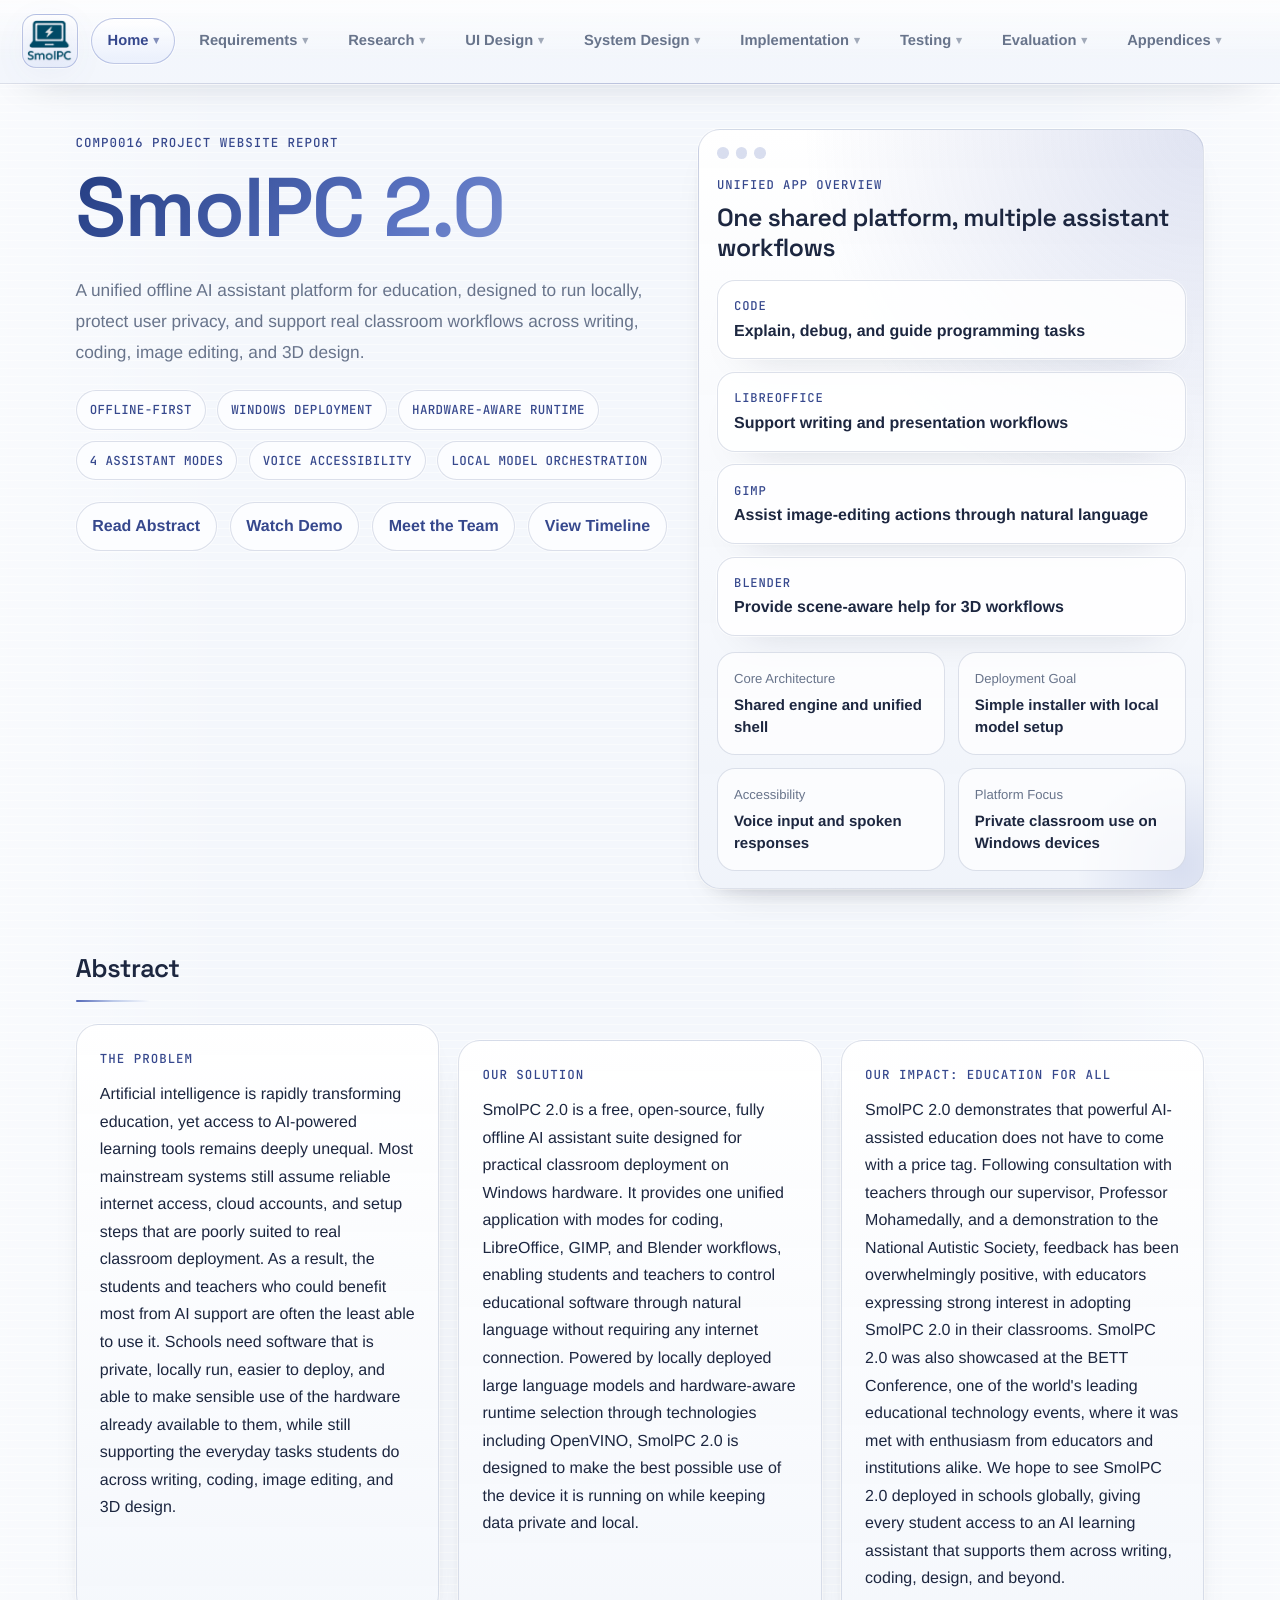
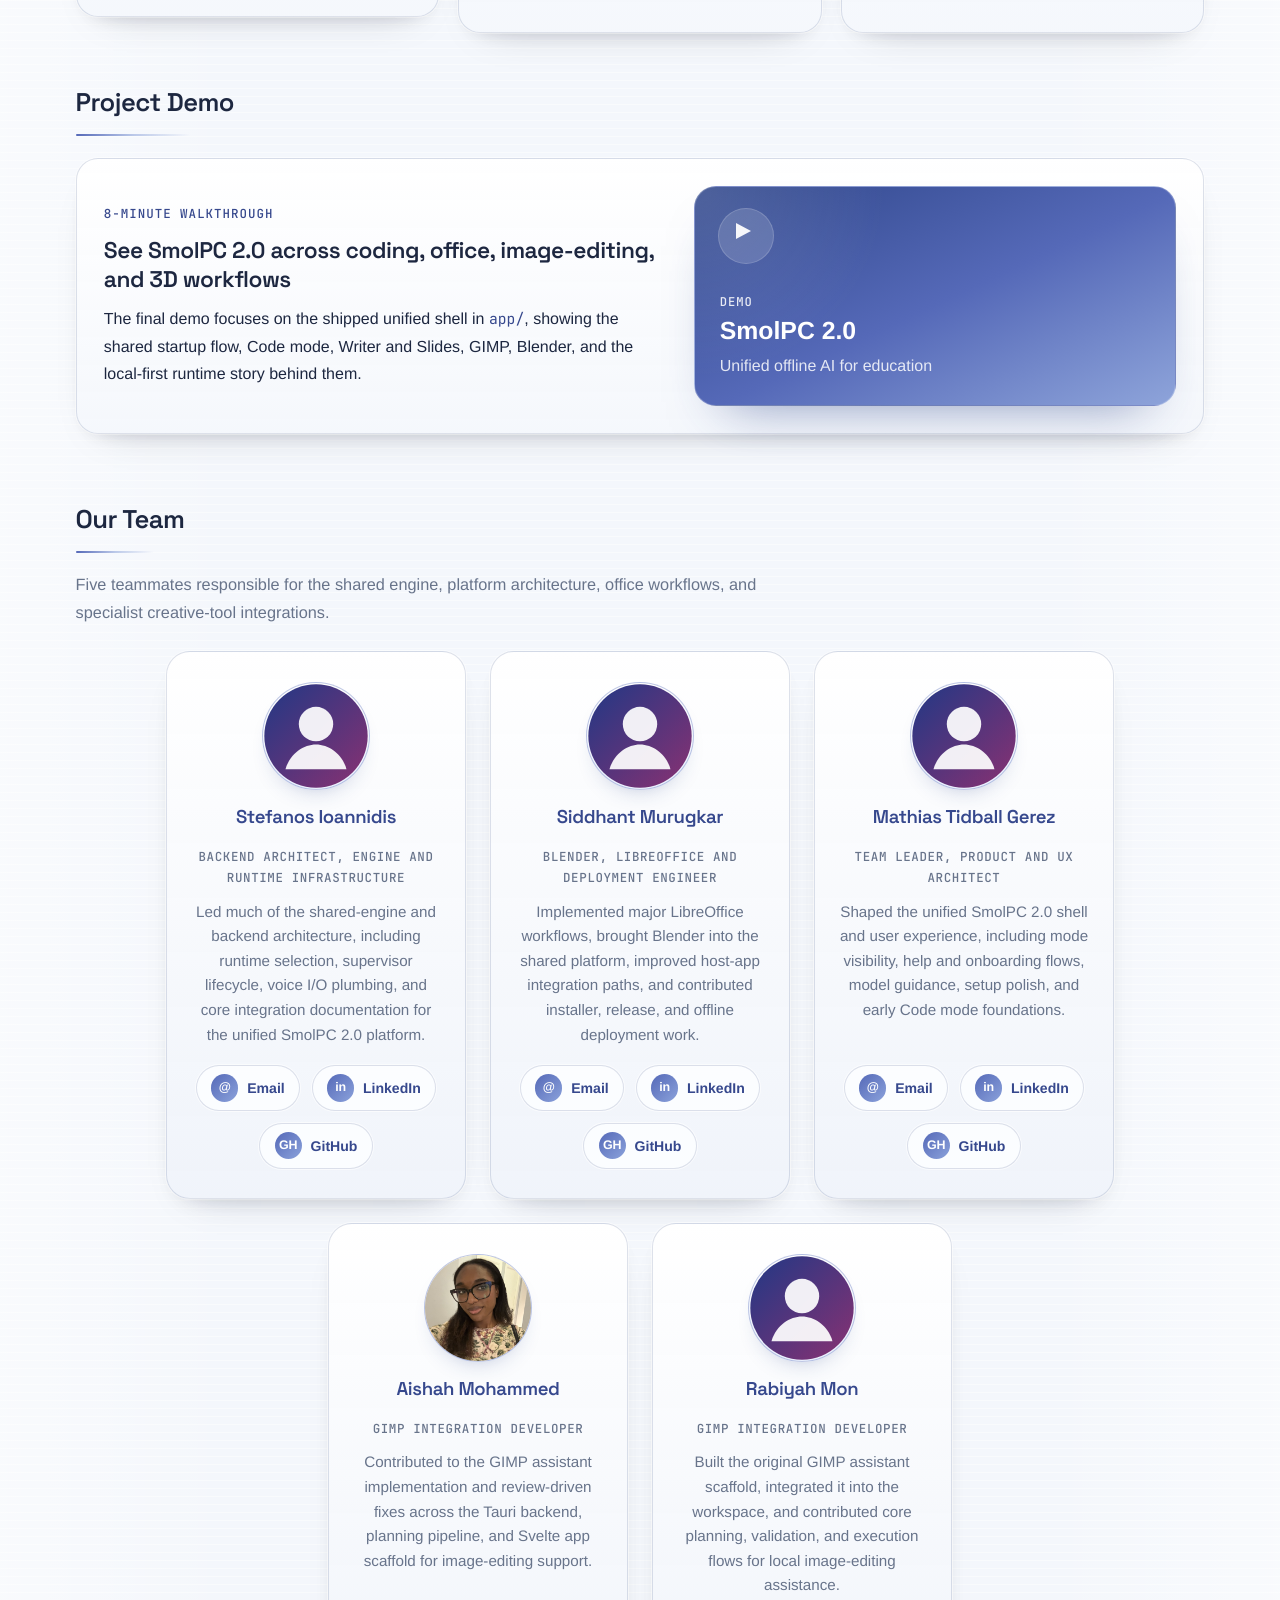
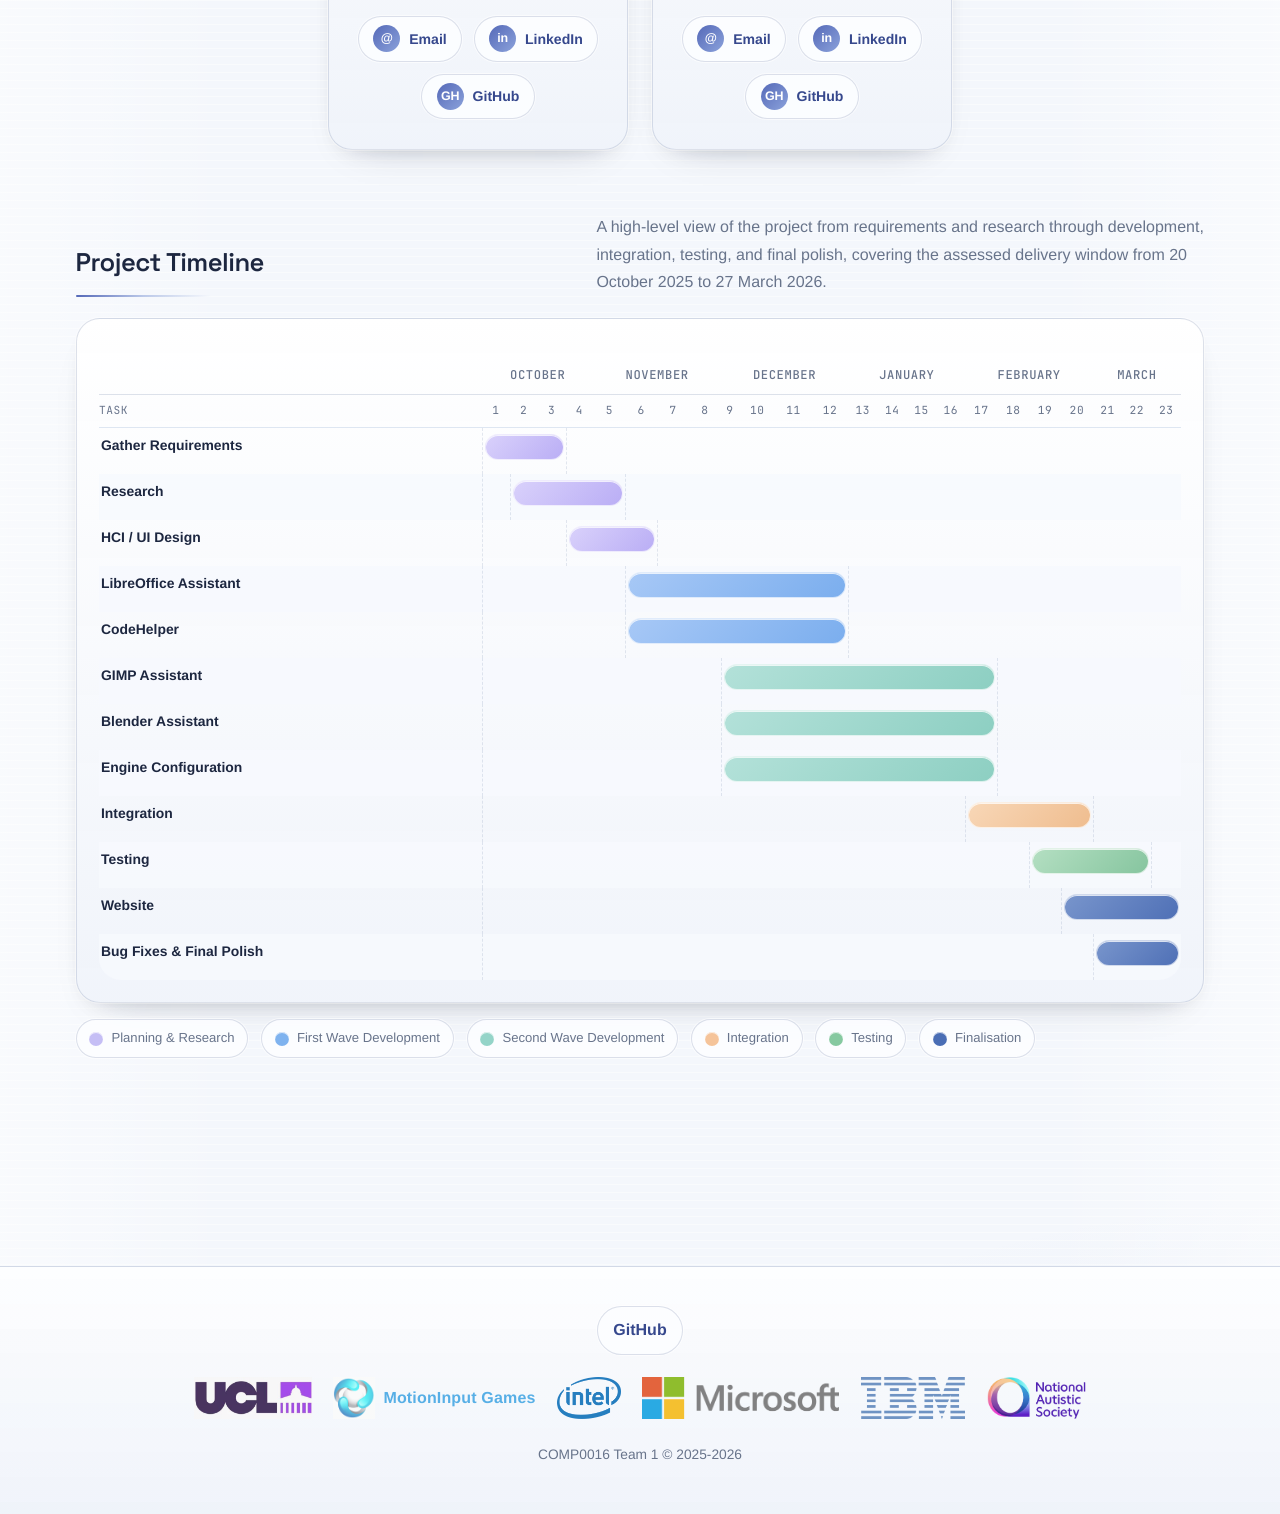
==== commit 091d703e: "Add Aishah Mohammed team photo" ====
--- a/index.html
+++ b/index.html
@@ -192,7 +192,7 @@
         </article>
 
         <article class="team-member">
-          <img src="assets/images/team-placeholder.svg" alt="Portrait placeholder for Aishah Mohammed">
+          <img src="assets/images/aishah.jpeg" alt="Aishah Mohammed profile photo">
           <h3>Aishah Mohammed</h3>
           <p class="team-role">GIMP Integration Developer</p>
           <p class="team-bio">Contributed to the GIMP assistant implementation and review-driven fixes across the Tauri backend, planning pipeline, and Svelte app scaffold for image-editing support.</p>
--- a/css/style.css
+++ b/css/style.css
@@ -297,6 +297,19 @@
   scroll-margin-top: 6.5rem;
 }
 
+body:not(.home-page) section > p,
+body:not(.home-page) section > ol,
+body:not(.home-page) section > ul,
+body:not(.home-page) section > pre,
+body:not(.home-page) section > .card,
+body:not(.home-page) section > .comparison-caption,
+body:not(.home-page) section > .cards-outer,
+body:not(.home-page) section > .flow-diagram {
+  max-width: 980px;
+  margin-left: auto;
+  margin-right: auto;
+}
+
 h1,
 h2,
 h3 {
@@ -1127,6 +1140,21 @@
   margin-top: -0.9rem;
   color: var(--text-muted);
   font-size: 0.92rem;
+}
+
+.manual-screenshot {
+  display: block;
+  width: min(100%, 880px);
+  margin: 0.9rem auto 0;
+  border-radius: 18px;
+  border: 1px solid var(--outline-strong);
+  box-shadow: var(--shadow-strong), var(--glow-subtle);
+  background: rgba(255, 255, 255, 0.9);
+}
+
+.manual-screenshot + .comparison-caption {
+  max-width: 880px;
+  margin: 0.85rem auto 0;
 }
 
 .uc-block {
@@ -1450,15 +1478,15 @@
 
 .uc-block { display: none; }
 .cards-outer { padding: 1.5rem 0; overflow: hidden; }
-.cards-header { display: flex; align-items: center; justify-content: space-between; margin-bottom: 1rem; }
+.cards-header { display: flex; align-items: center; justify-content: flex-end; margin-bottom: 1rem; }
 .cards-track-wrap { overflow: hidden; }
 .cards-track { display: flex; gap: 16px; transition: transform 0.35s cubic-bezier(0.25, 0.46, 0.45, 0.94); }
-.card { min-width: 260px; flex-shrink: 0; }
+.cards-track .card { min-width: 260px; width: min(90vw, 760px); flex-shrink: 0; box-sizing: border-box; }
 .nav-btn:disabled { opacity: 0.3; cursor: default; }
 .dots { display: flex; gap: 6px; justify-content: center; margin-top: 1rem; }
 .dot { width: 6px; height: 6px; border-radius: 50%; cursor: pointer; transition: width 0.2s; }
 .dot.active { width: 18px; border-radius: 3px; }
 .cards-track-wrap { overflow: hidden; }
-.card { min-width: 0; width: 90vw; flex-shrink: 0; box-sizing: border-box; }
 .card-row { display: flex; gap: 8px; }
-.card-row .card-label { flex-shrink: 0; }+.card-row .card-label { flex-shrink: 0; }
+.nav-btn { width: 44px; height: 44px; font-size: 22px; }
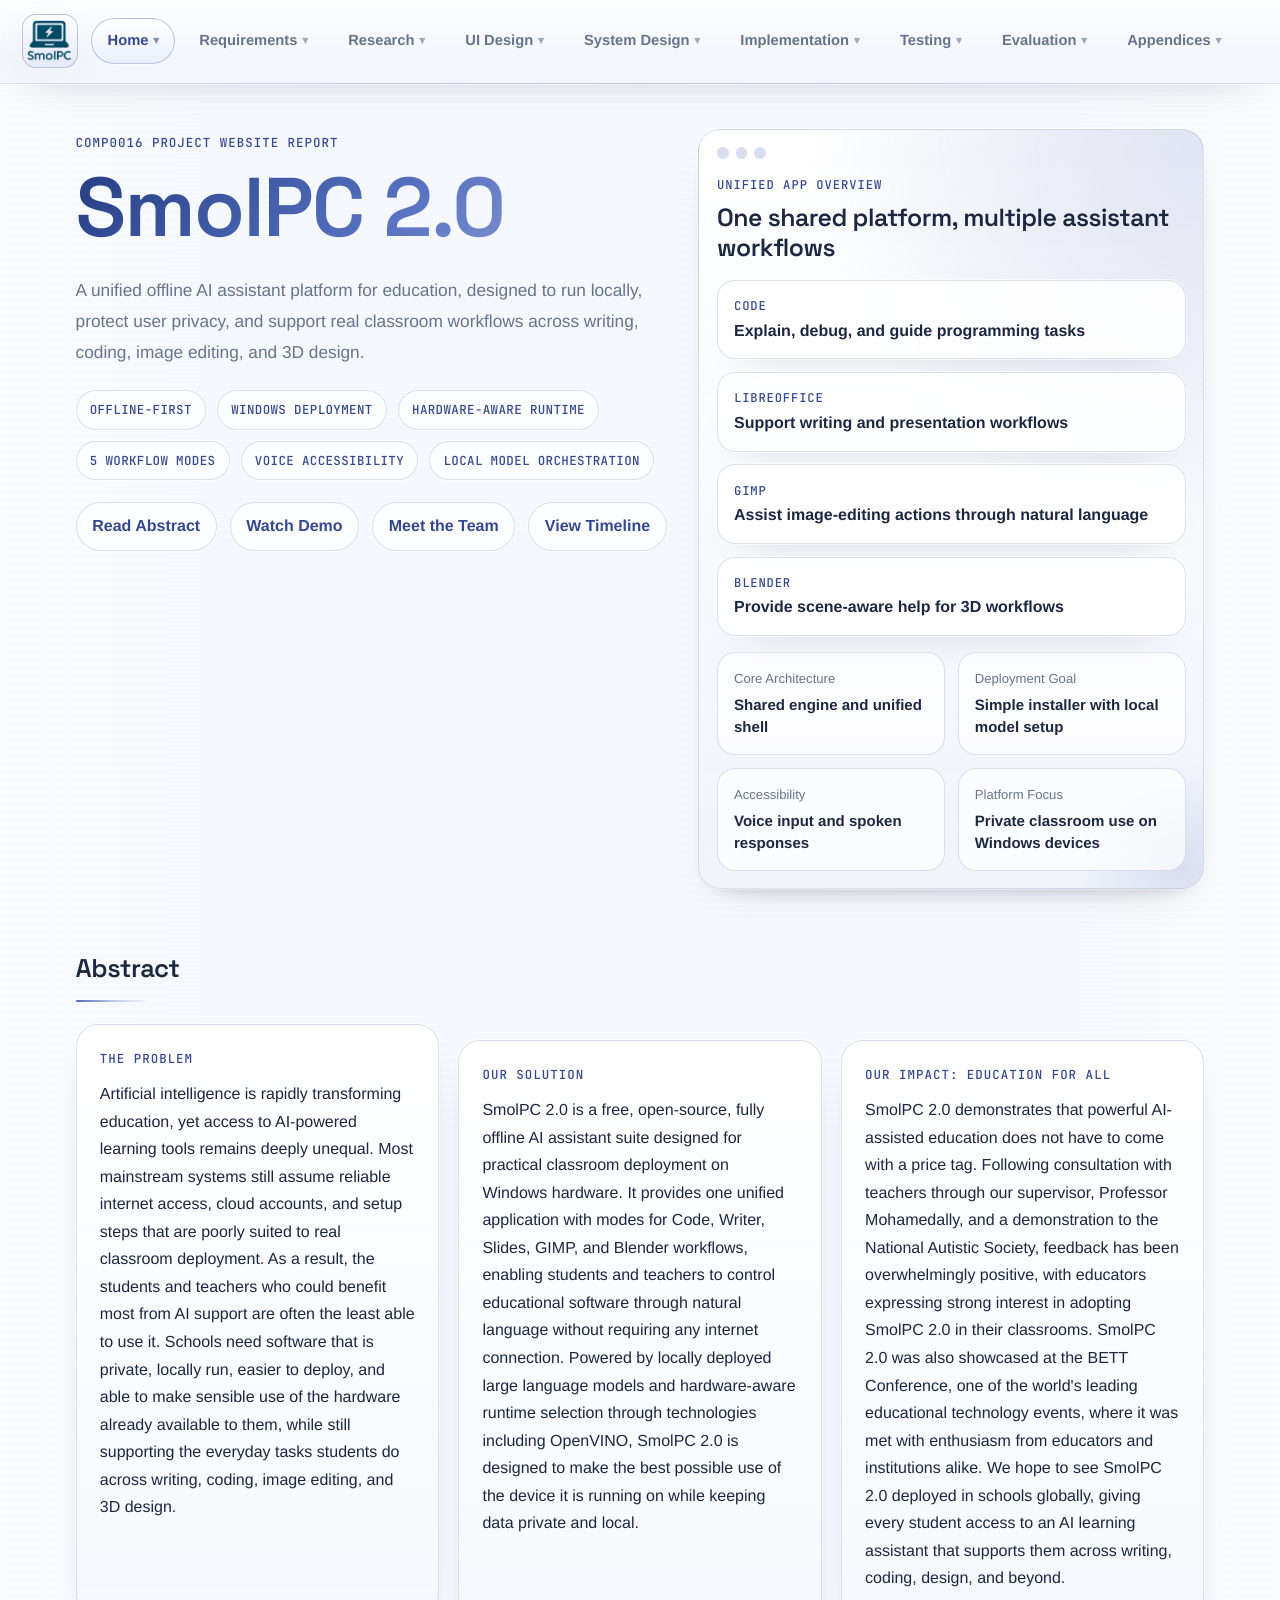
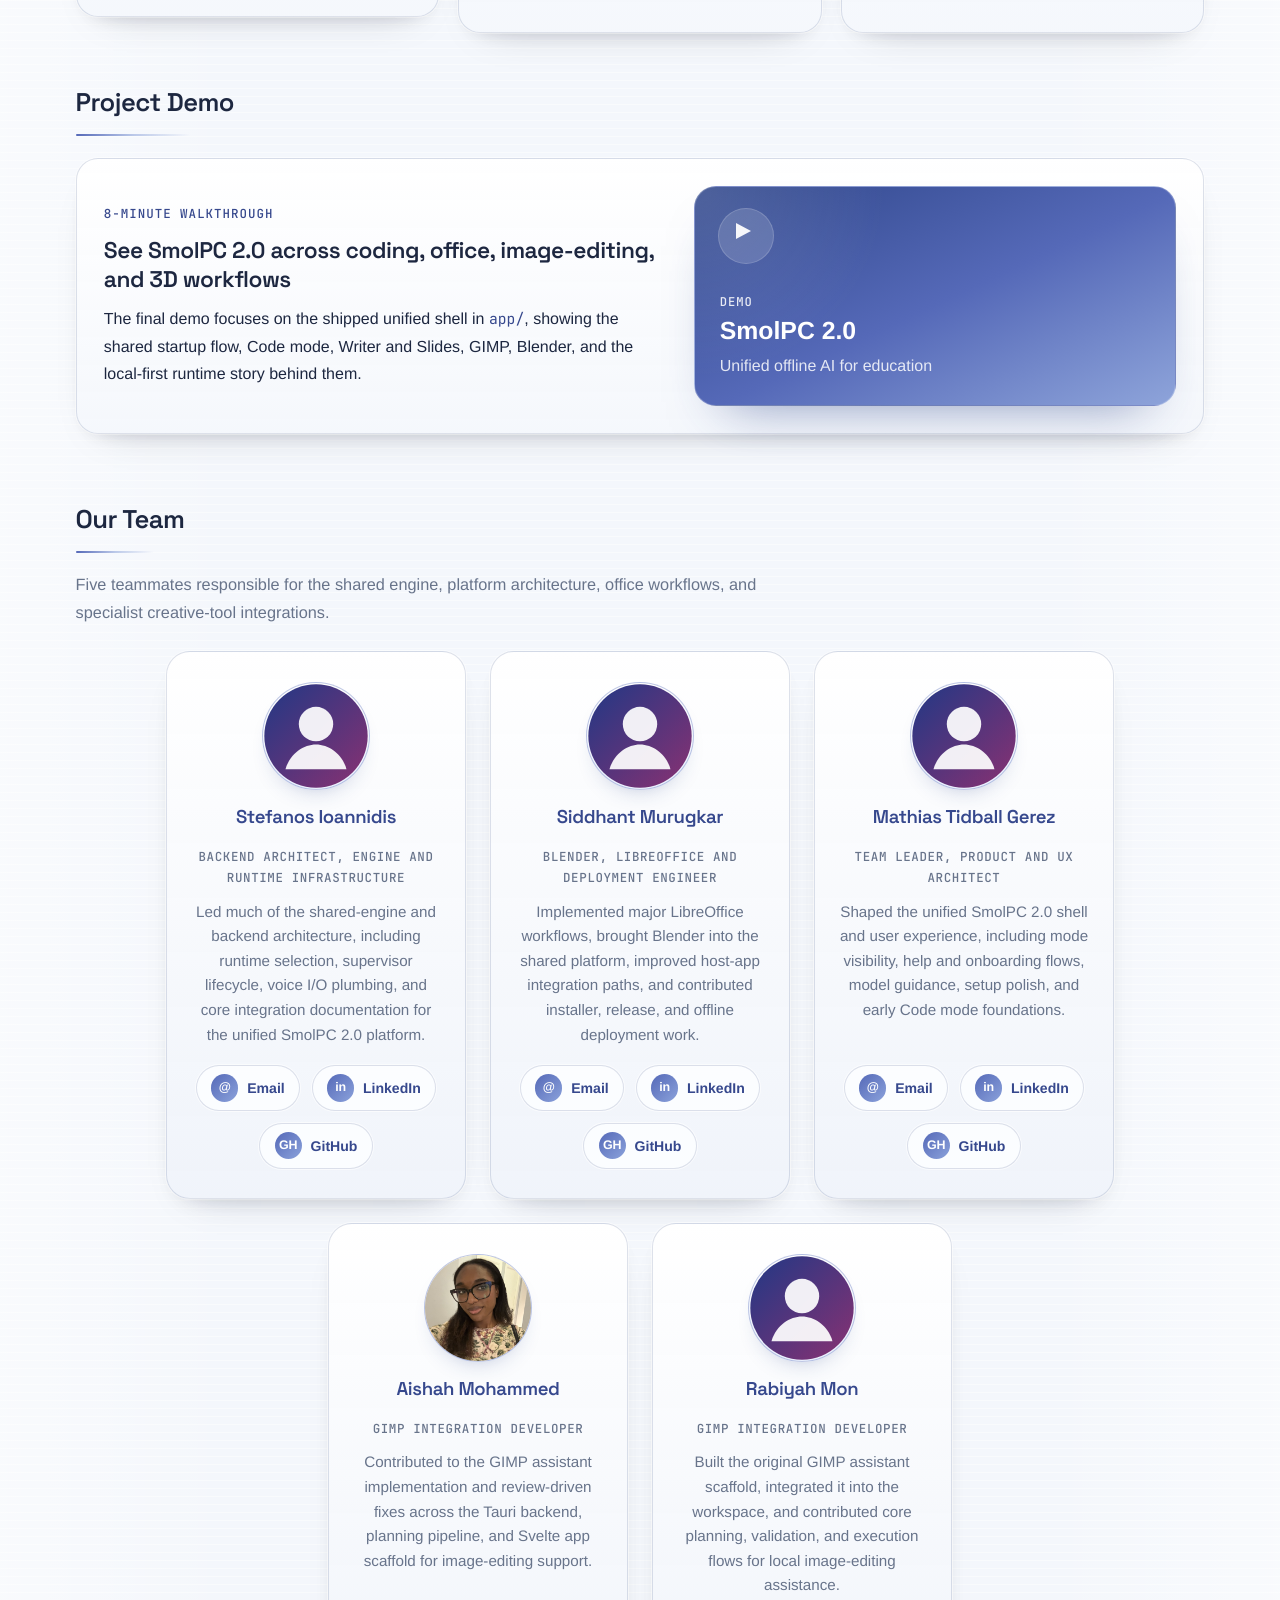
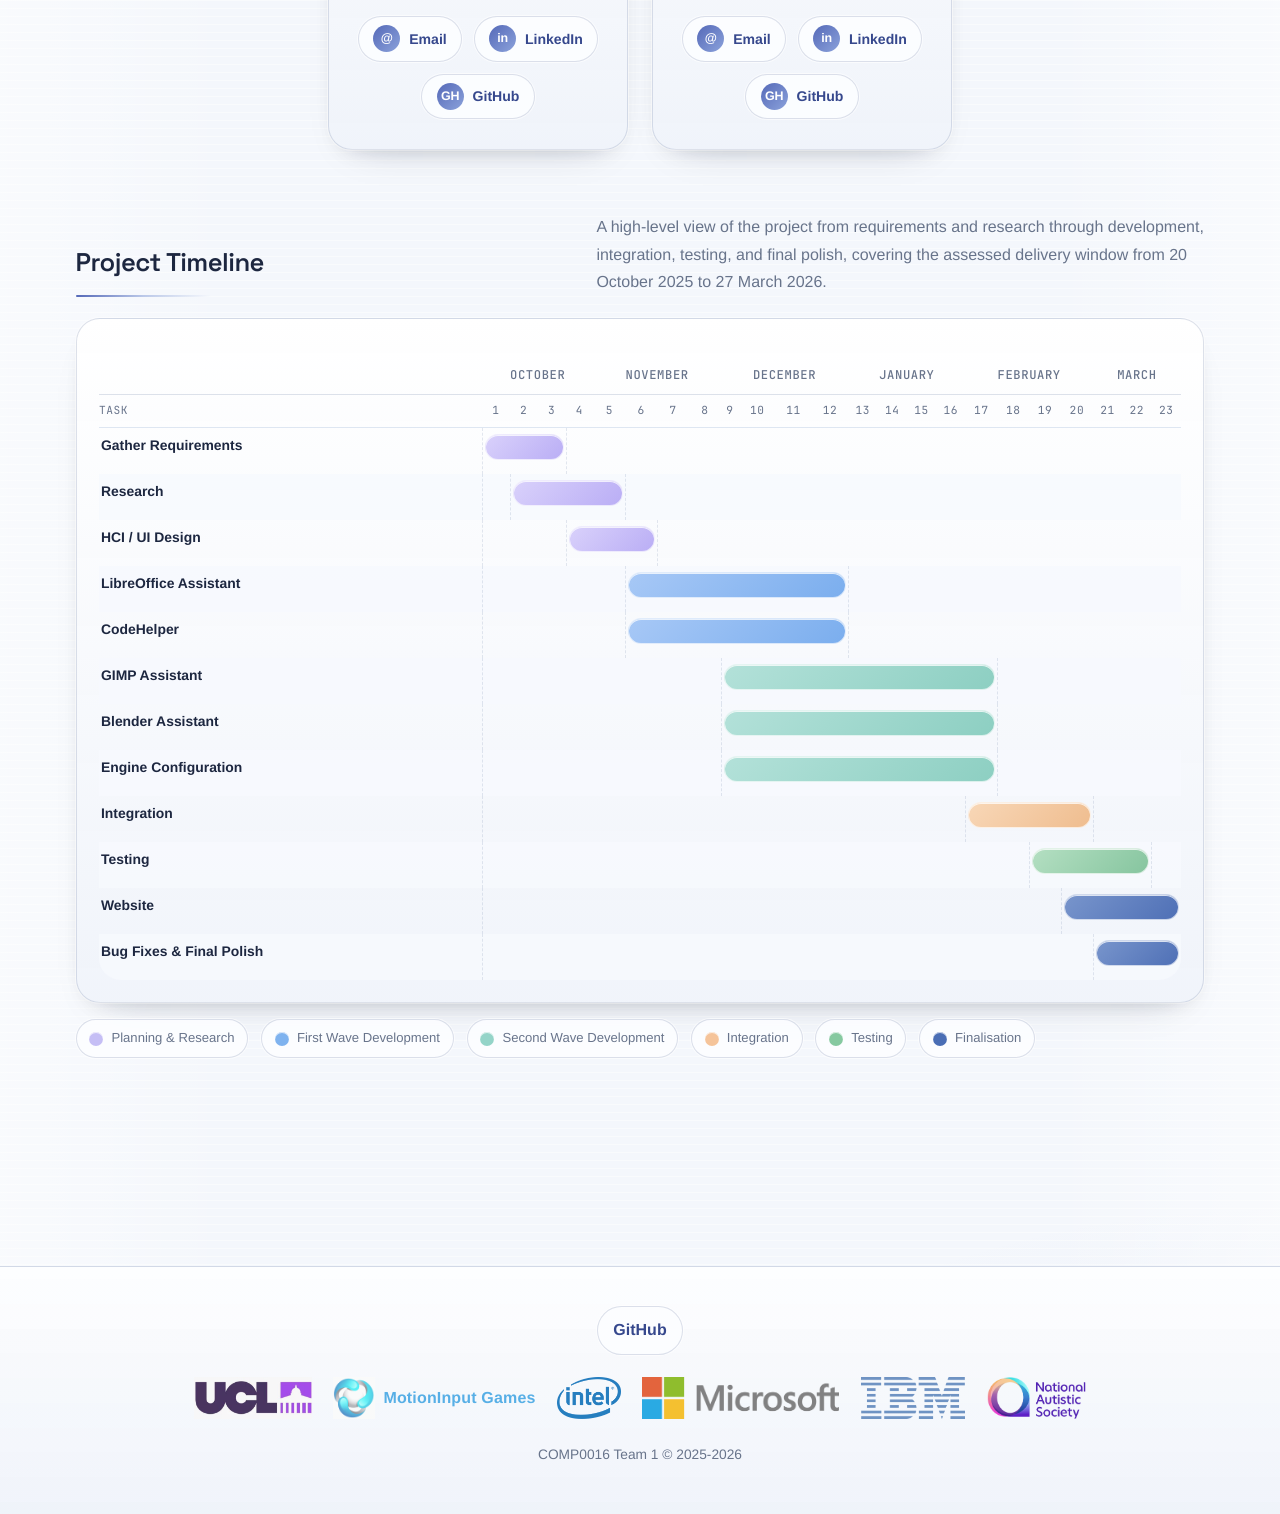
==== commit 980397d5: "docs(report): tighten truth pass details" ====
--- a/index.html
+++ b/index.html
@@ -11,7 +11,7 @@
     <div class="nav-item"><a href="index.html">Home</a><div class="nav-dropdown"><a href="index.html#abstract">Abstract</a><a href="index.html#video">Video</a><a href="index.html#team">Team Members</a><a href="index.html#gantt">Project Timeline</a></div></div>
     <div class="nav-item"><a href="requirements.html">Requirements</a><div class="nav-dropdown"><a href="requirements.html#partner">Partner Introduction</a><a href="requirements.html#background">Background</a><a href="requirements.html#goals">Project Goals</a><a href="requirements.html#gathering">Requirements Gathering</a><a href="requirements.html#personas">Personas</a><a href="requirements.html#use-case-diagram">Use Case Diagram</a><a href="requirements.html#moscow">MoSCoW List</a></div></div>
     <div class="nav-item"><a href="research.html">Research</a><div class="nav-dropdown"><a href="research.html#requirements-discovery">Requirements Discovery</a><a href="research.html#related-projects">Related Projects</a><a href="research.html#technology-review">Technology Review</a><a href="research.html#summary">Summary</a><a href="research.html#consent-forms">Consent Forms</a></div></div>
-    <div class="nav-item"><a href="ui.html">UI Design</a><div class="nav-dropdown"><a href="ui.html#design-principles">Design Principles</a><a href="ui.html#overall-layout">Overall Layout</a><a href="ui.html#codehelper">CodeHelper</a><a href="ui.html#libreoffice">LibreOffice</a><a href="ui.html#gimp">GIMP</a><a href="ui.html#blender">Blender</a><a href="ui.html#artefacts">Artefacts</a></div></div>
+    <div class="nav-item"><a href="ui.html">UI Design</a><div class="nav-dropdown"><a href="ui.html#design-principles">Design Principles</a><a href="ui.html#unified-shell">Shared Shell</a><a href="ui.html#shared-wireframe">Wireframe</a><a href="ui.html#mode-adaptations">Mode Adaptations</a><a href="ui.html#artefacts">Artefacts</a></div></div>
     <div class="nav-item"><a href="system.html">System Design</a><div class="nav-dropdown"><a href="system.html#architecture">Architecture</a><a href="system.html#sequence-diagrams">Sequence Diagrams</a><a href="system.html#data-storage">Data Storage</a><a href="system.html#design-patterns">Design Patterns</a><a href="system.html#packages-apis">Packages &amp; APIs</a></div></div>
     <div class="nav-item"><a href="implementation.html">Implementation</a><div class="nav-dropdown"><a href="implementation.html#overview">Overview</a><a href="implementation.html#shared-infrastructure">Shared Infrastructure</a><a href="implementation.html#unified-shell">Unified Shell</a><a href="implementation.html#codehelper">CodeHelper</a><a href="implementation.html#gimp">GIMP</a><a href="implementation.html#blender">Blender</a><a href="implementation.html#libreoffice">LibreOffice</a></div></div>
     <div class="nav-item"><a href="testing.html">Testing</a><div class="nav-dropdown"><a href="testing.html#strategy">Strategy</a><a href="testing.html#unit-testing">Unit Testing</a><a href="testing.html#integration-testing">Integration Testing</a><a href="testing.html#prompt-testing">Prompt Testing</a><a href="testing.html#compatibility-testing">Compatibility</a><a href="testing.html#performance-testing">Performance</a><a href="testing.html#uat">User Acceptance</a></div></div>
@@ -31,7 +31,7 @@
           <span class="hero-chip">Offline-first</span>
           <span class="hero-chip">Windows deployment</span>
           <span class="hero-chip">Hardware-aware runtime</span>
-          <span class="hero-chip">4 assistant modes</span>
+          <span class="hero-chip">5 workflow modes</span>
           <span class="hero-chip">Voice accessibility</span>
           <span class="hero-chip">Local model orchestration</span>
         </div>
@@ -92,7 +92,7 @@
         </article>
         <article class="card abstract-card">
           <p class="abstract-label">Our Solution</p>
-          <p>SmolPC 2.0 is a free, open-source, fully offline AI assistant suite designed for practical classroom deployment on Windows hardware. It provides one unified application with modes for coding, LibreOffice, GIMP, and Blender workflows, enabling students and teachers to control educational software through natural language without requiring any internet connection. Powered by locally deployed large language models and hardware-aware runtime selection through technologies including OpenVINO, SmolPC 2.0 is designed to make the best possible use of the device it is running on while keeping data private and local.</p>
+          <p>SmolPC 2.0 is a free, open-source, fully offline AI assistant suite designed for practical classroom deployment on Windows hardware. It provides one unified application with modes for Code, Writer, Slides, GIMP, and Blender workflows, enabling students and teachers to control educational software through natural language without requiring any internet connection. Powered by locally deployed large language models and hardware-aware runtime selection through technologies including OpenVINO, SmolPC 2.0 is designed to make the best possible use of the device it is running on while keeping data private and local.</p>
         </article>
         <article class="card abstract-card">
           <p class="abstract-label">Our Impact: Education for All</p>
--- a/css/style.css
+++ b/css/style.css
@@ -1157,6 +1157,65 @@
   margin: 0.85rem auto 0;
 }
 
+.wireframe-frame {
+  display: block;
+  width: 100%;
+  margin-top: 0.9rem;
+  overflow: hidden;
+  border: 1px solid var(--outline-strong);
+  border-radius: 18px;
+  box-shadow: var(--shadow-strong), var(--glow-subtle);
+  background: #0d1117;
+  height: 586px;
+}
+
+.wireframe-embed {
+  display: block;
+  width: 1380px;
+  height: 880px;
+  border: 0;
+  transform-origin: top left;
+  transform: scale(0.665);
+}
+
+.evolution-grid {
+  display: grid;
+  grid-template-columns: repeat(2, minmax(0, 1fr));
+  gap: 1rem;
+  margin-top: 1rem;
+}
+
+.evolution-card {
+  margin: 0;
+  padding: 1rem;
+  border: 1px solid var(--outline-soft);
+  border-radius: 18px;
+  background: rgba(255, 255, 255, 0.74);
+  box-shadow: var(--shadow-soft);
+}
+
+.evolution-image {
+  display: block;
+  width: 100%;
+  border-radius: 14px;
+  border: 1px solid var(--outline-strong);
+  box-shadow: var(--shadow-strong), var(--glow-subtle);
+  background: rgba(255, 255, 255, 0.92);
+}
+
+.evolution-caption {
+  margin-top: 0.85rem;
+  color: var(--text-muted);
+  font-size: 0.95rem;
+  line-height: 1.6;
+}
+
+.evolution-caption strong {
+  display: block;
+  margin-bottom: 0.22rem;
+  color: var(--text);
+}
+
 .uc-block {
   margin-bottom: 1.8rem;
 }
@@ -1335,6 +1394,18 @@
   .team-grid {
     gap: 1.2rem;
   }
+
+  .wireframe-frame {
+    height: 500px;
+  }
+
+  .wireframe-embed {
+    transform: scale(0.565);
+  }
+
+  .evolution-grid {
+    grid-template-columns: 1fr;
+  }
 }
 
 @media (max-width: 768px) {
@@ -1386,6 +1457,18 @@
   .abstract-grid,
   .hero-mini-grid {
     grid-template-columns: 1fr;
+  }
+
+  .wireframe-frame {
+    height: 395px;
+  }
+
+  .wireframe-embed {
+    transform: scale(0.445);
+  }
+
+  .evolution-card {
+    padding: 0.85rem;
   }
 
   .hero-links {
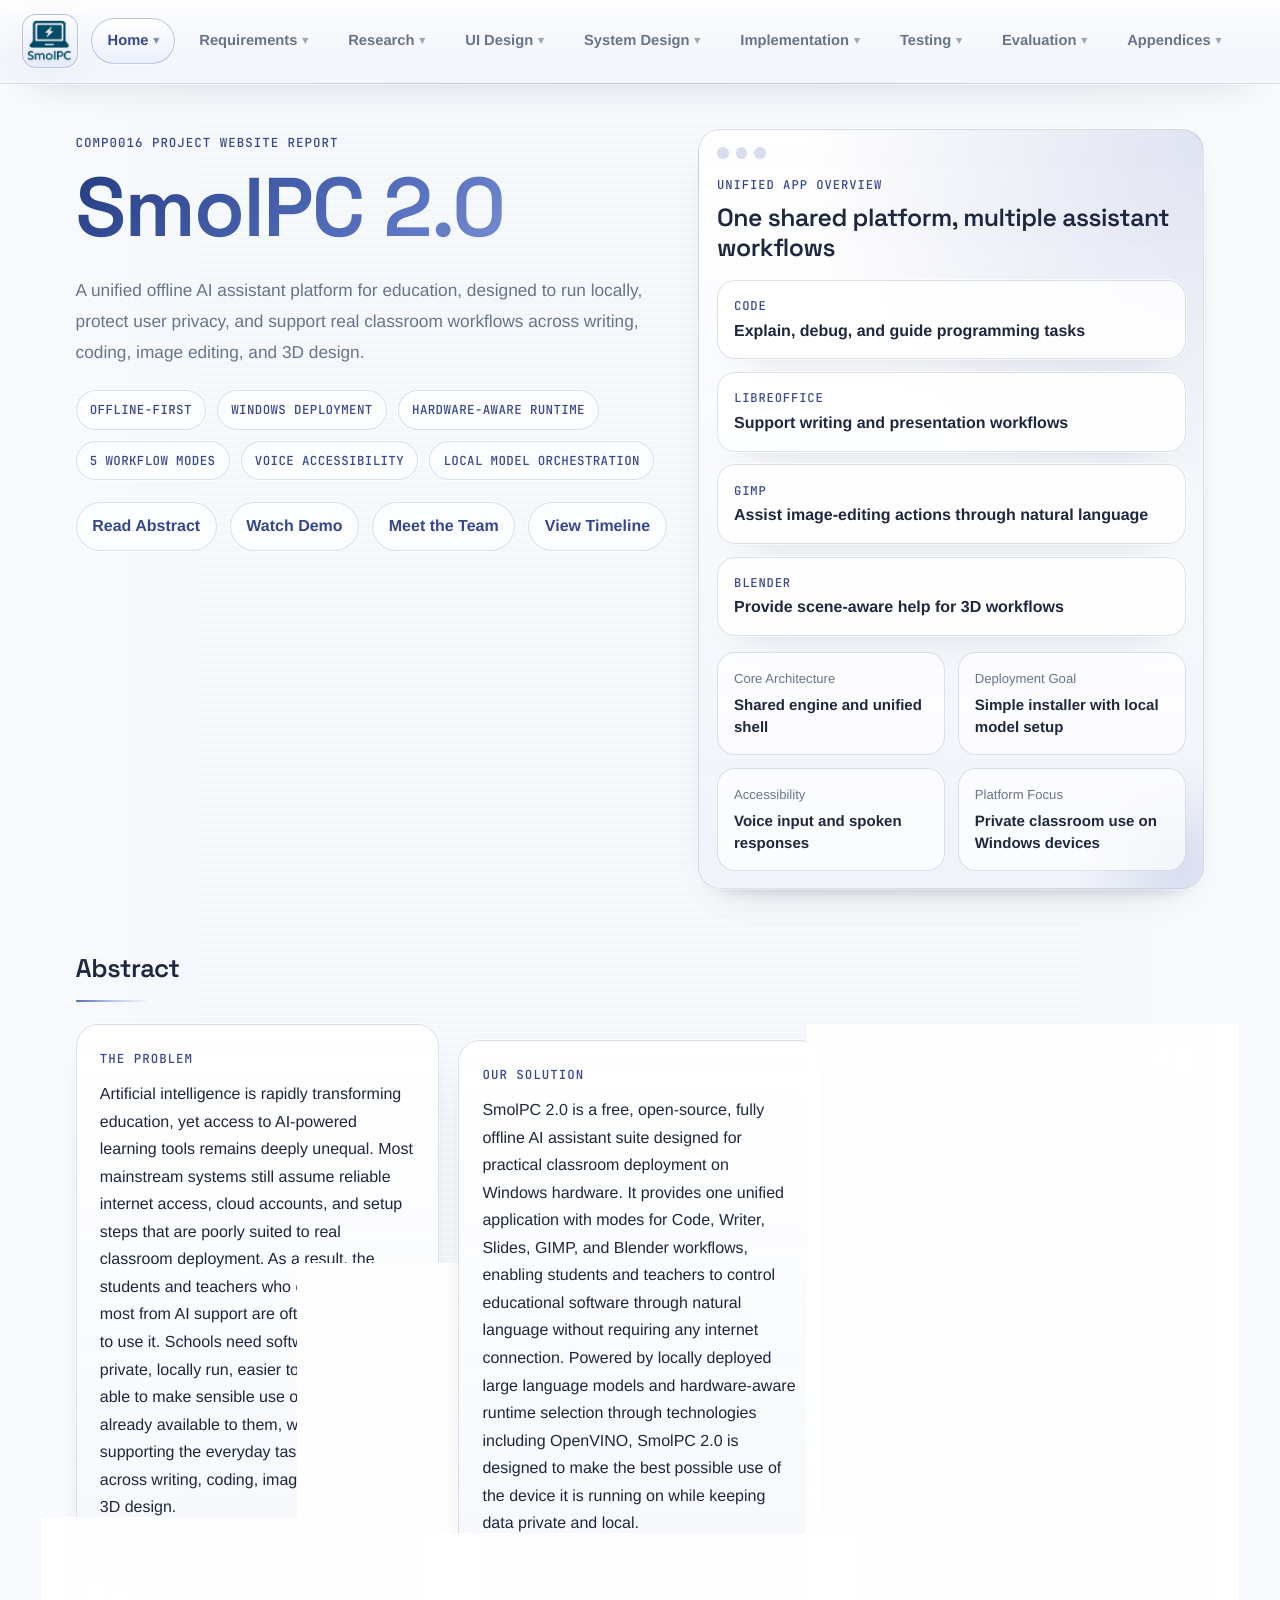
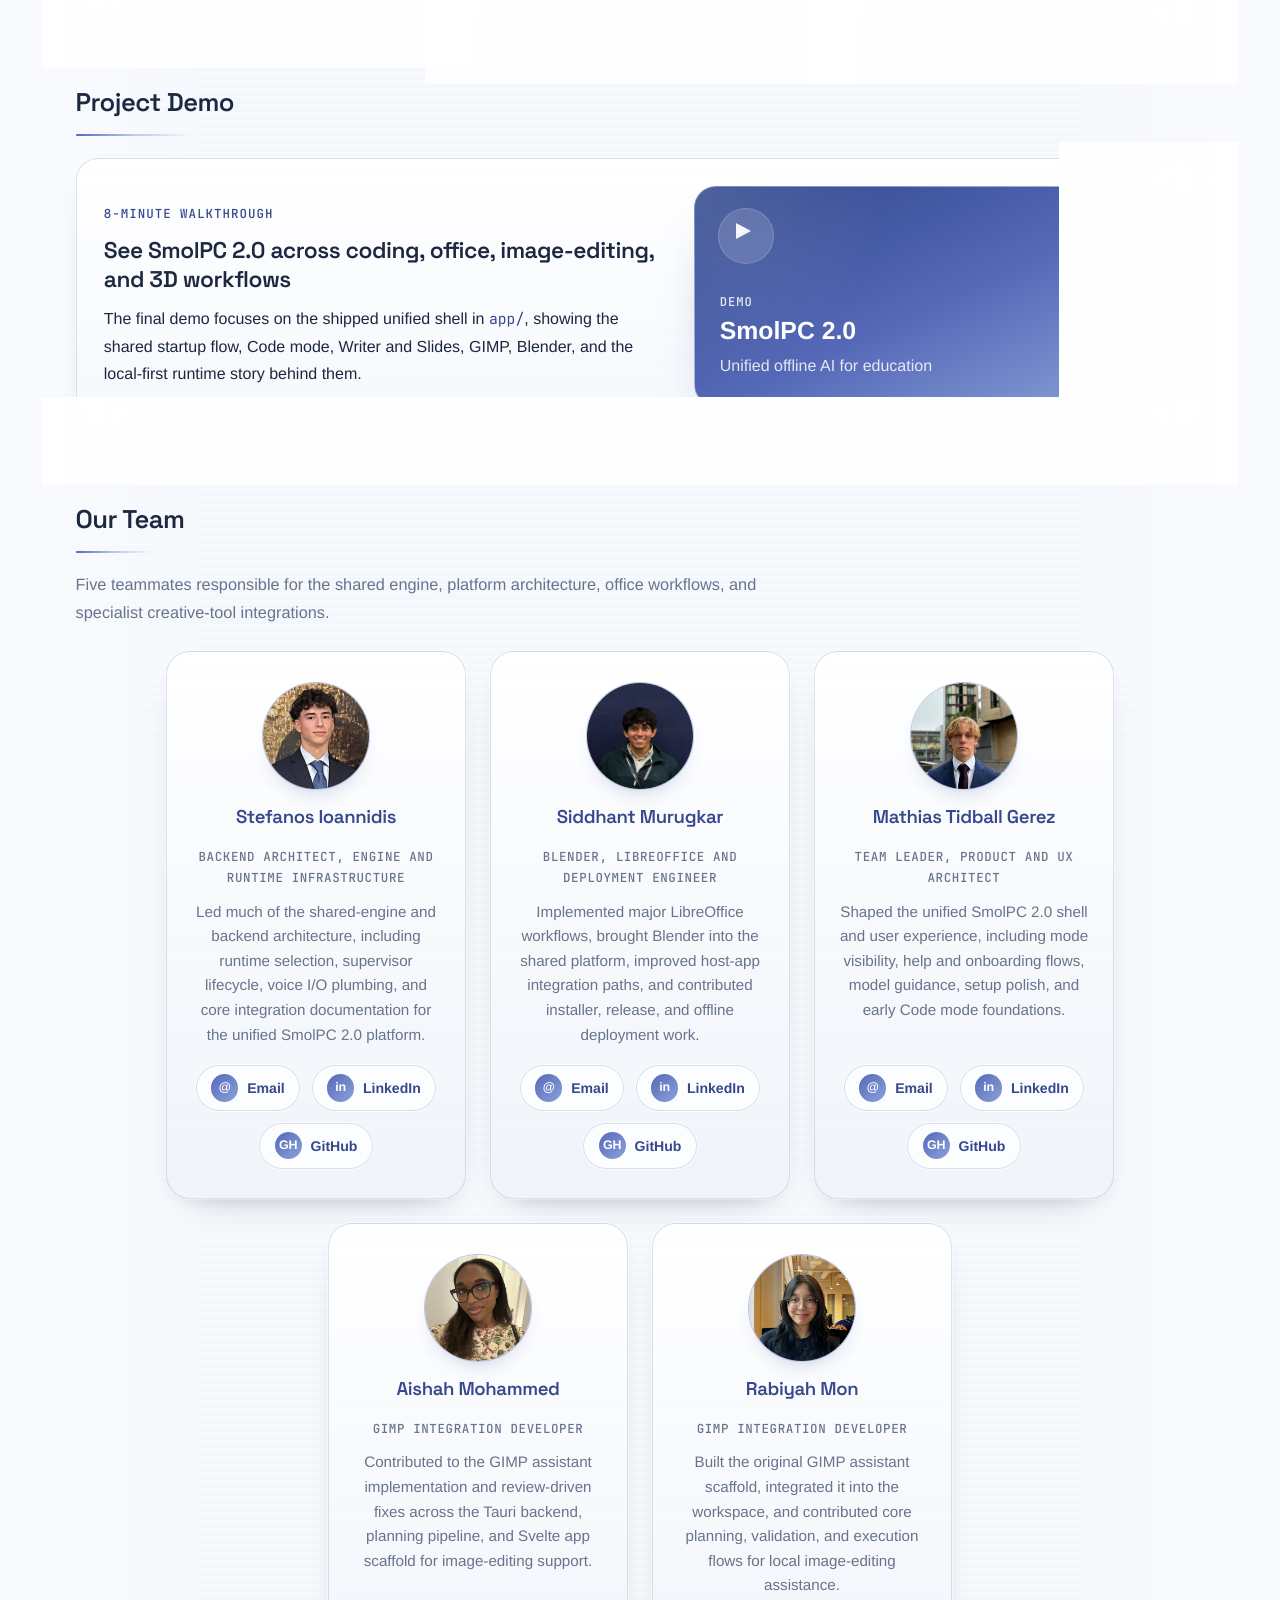
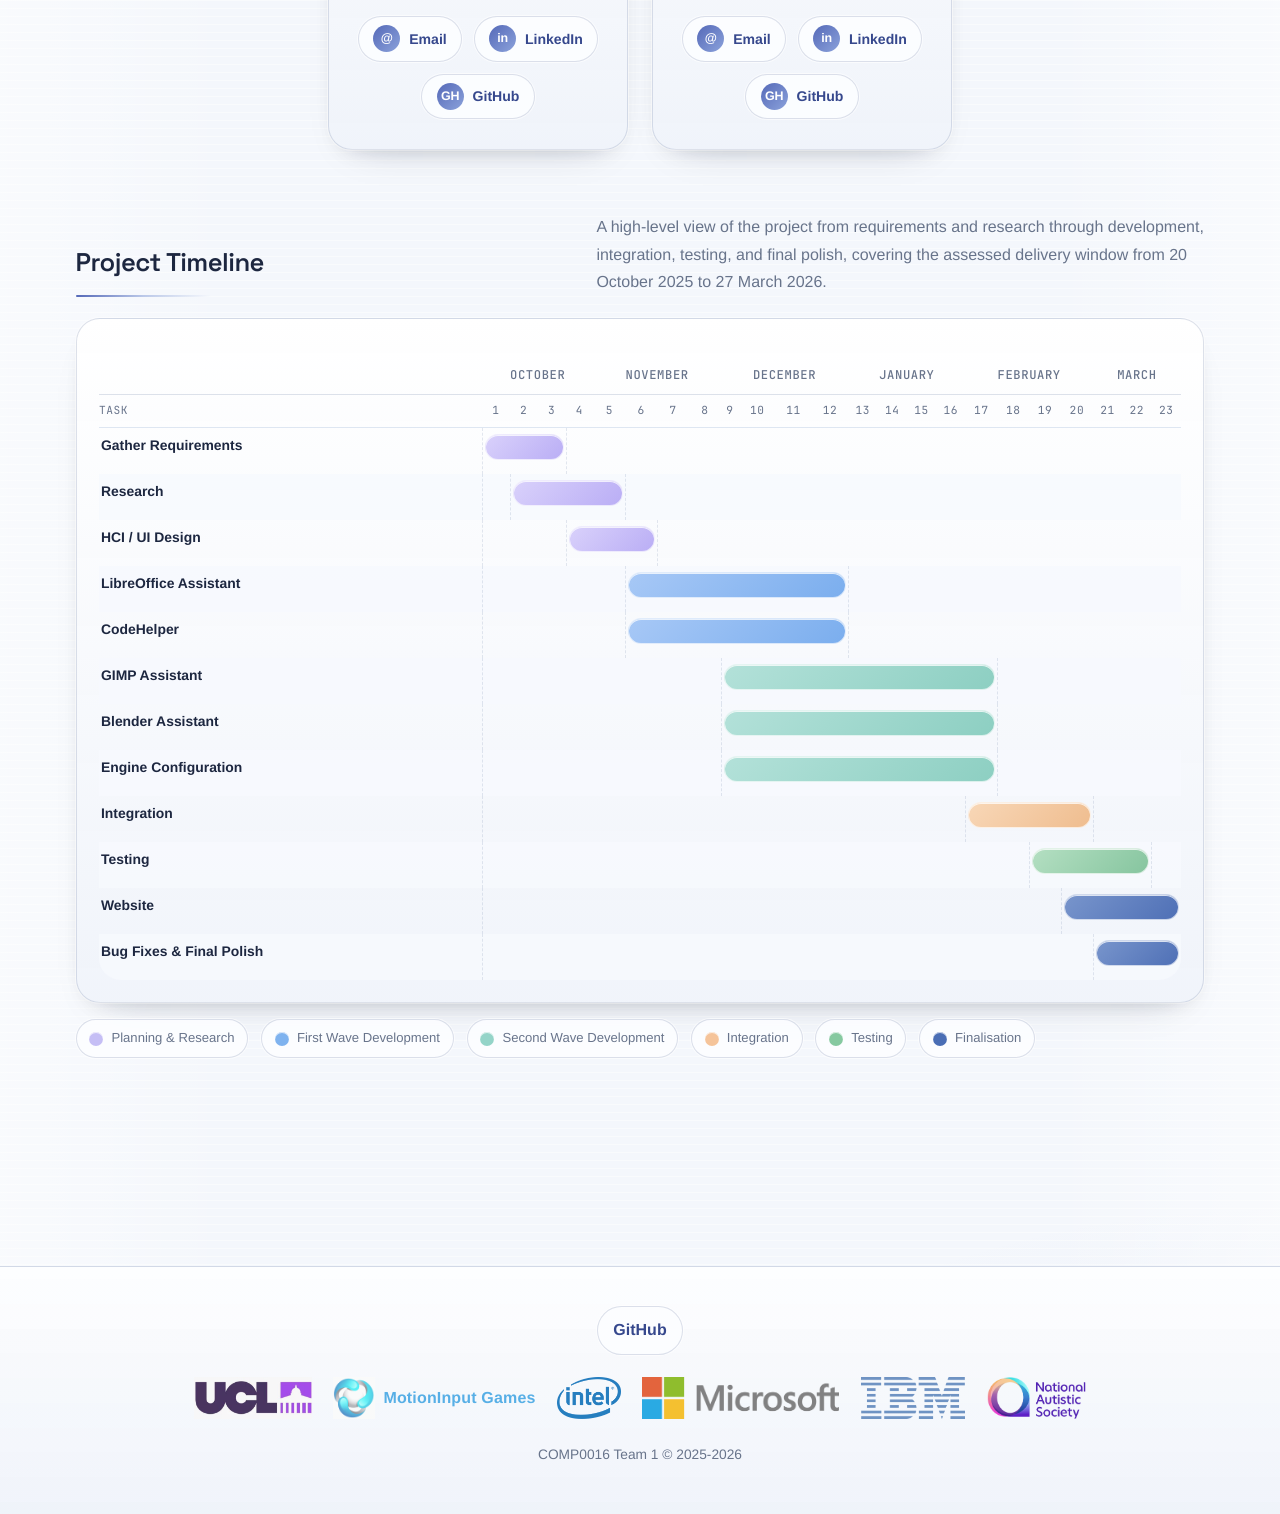
==== commit a92c7b63: "feat(report): add team profile photos" ====
--- a/index.html
+++ b/index.html
@@ -129,7 +129,7 @@
 
       <div class="team-grid">
         <article class="team-member">
-          <img src="assets/images/team-placeholder.svg" alt="Portrait placeholder for Stefanos Ioannidis">
+          <img src="assets/images/team/stefanos-pic.jpg" alt="Portrait of Stefanos Ioannidis">
           <h3>Stefanos Ioannidis</h3>
           <p class="team-role">Backend Architect, Engine and Runtime Infrastructure</p>
           <p class="team-bio">Led much of the shared-engine and backend architecture, including runtime selection, supervisor lifecycle, voice I/O plumbing, and core integration documentation for the unified SmolPC 2.0 platform.</p>
@@ -150,7 +150,7 @@
         </article>
 
         <article class="team-member">
-          <img src="assets/images/team-placeholder.svg" alt="Portrait placeholder for Siddhant Murugkar">
+          <img src="assets/images/team/siddhant-pic.jpeg" alt="Portrait of Siddhant Murugkar">
           <h3>Siddhant Murugkar</h3>
           <p class="team-role">Blender, LibreOffice and Deployment Engineer</p>
           <p class="team-bio">Implemented major LibreOffice workflows, brought Blender into the shared platform, improved host-app integration paths, and contributed installer, release, and offline deployment work.</p>
@@ -171,7 +171,7 @@
         </article>
 
         <article class="team-member">
-          <img src="assets/images/team-placeholder.svg" alt="Portrait placeholder for Mathias Tidball Gerez">
+          <img src="assets/images/team/mathias-pic.jpg" alt="Portrait of Mathias Tidball Gerez">
           <h3>Mathias Tidball Gerez</h3>
           <p class="team-role">Team Leader, Product and UX Architect</p>
           <p class="team-bio">Shaped the unified SmolPC 2.0 shell and user experience, including mode visibility, help and onboarding flows, model guidance, setup polish, and early Code mode foundations.</p>
@@ -213,7 +213,7 @@
         </article>
 
         <article class="team-member">
-          <img src="assets/images/team-placeholder.svg" alt="Aye Rabiyah Mon profile photo">
+          <img src="assets/images/team/rabiyah-pic.jpg" alt="Portrait of Aye Rabiyah Mon">
           <h3>Rabiyah Mon</h3>
           <p class="team-role">GIMP Integration Developer</p>
           <p class="team-bio">Built the original GIMP assistant scaffold, integrated it into the workspace, and contributed core planning, validation, and execution flows for local image-editing assistance.</p>
--- a/css/style.css
+++ b/css/style.css
@@ -1378,6 +1378,23 @@
   transform: translateY(0);
 }
 
+.code-figure {
+  margin: 1.5rem 0;
+  text-align: center;
+}
+.code-figure img {
+  display: block;
+  max-width: 640px;
+  width: 100%;
+  margin: 0 auto;
+  border-radius: 8px;
+}
+.code-figure figcaption {
+  margin-top: 0.5rem;
+  font-size: 0.9rem;
+  color: var(--text-secondary);
+}
+
 @media (max-width: 960px) {
   main {
     padding-inline: 1.15rem;
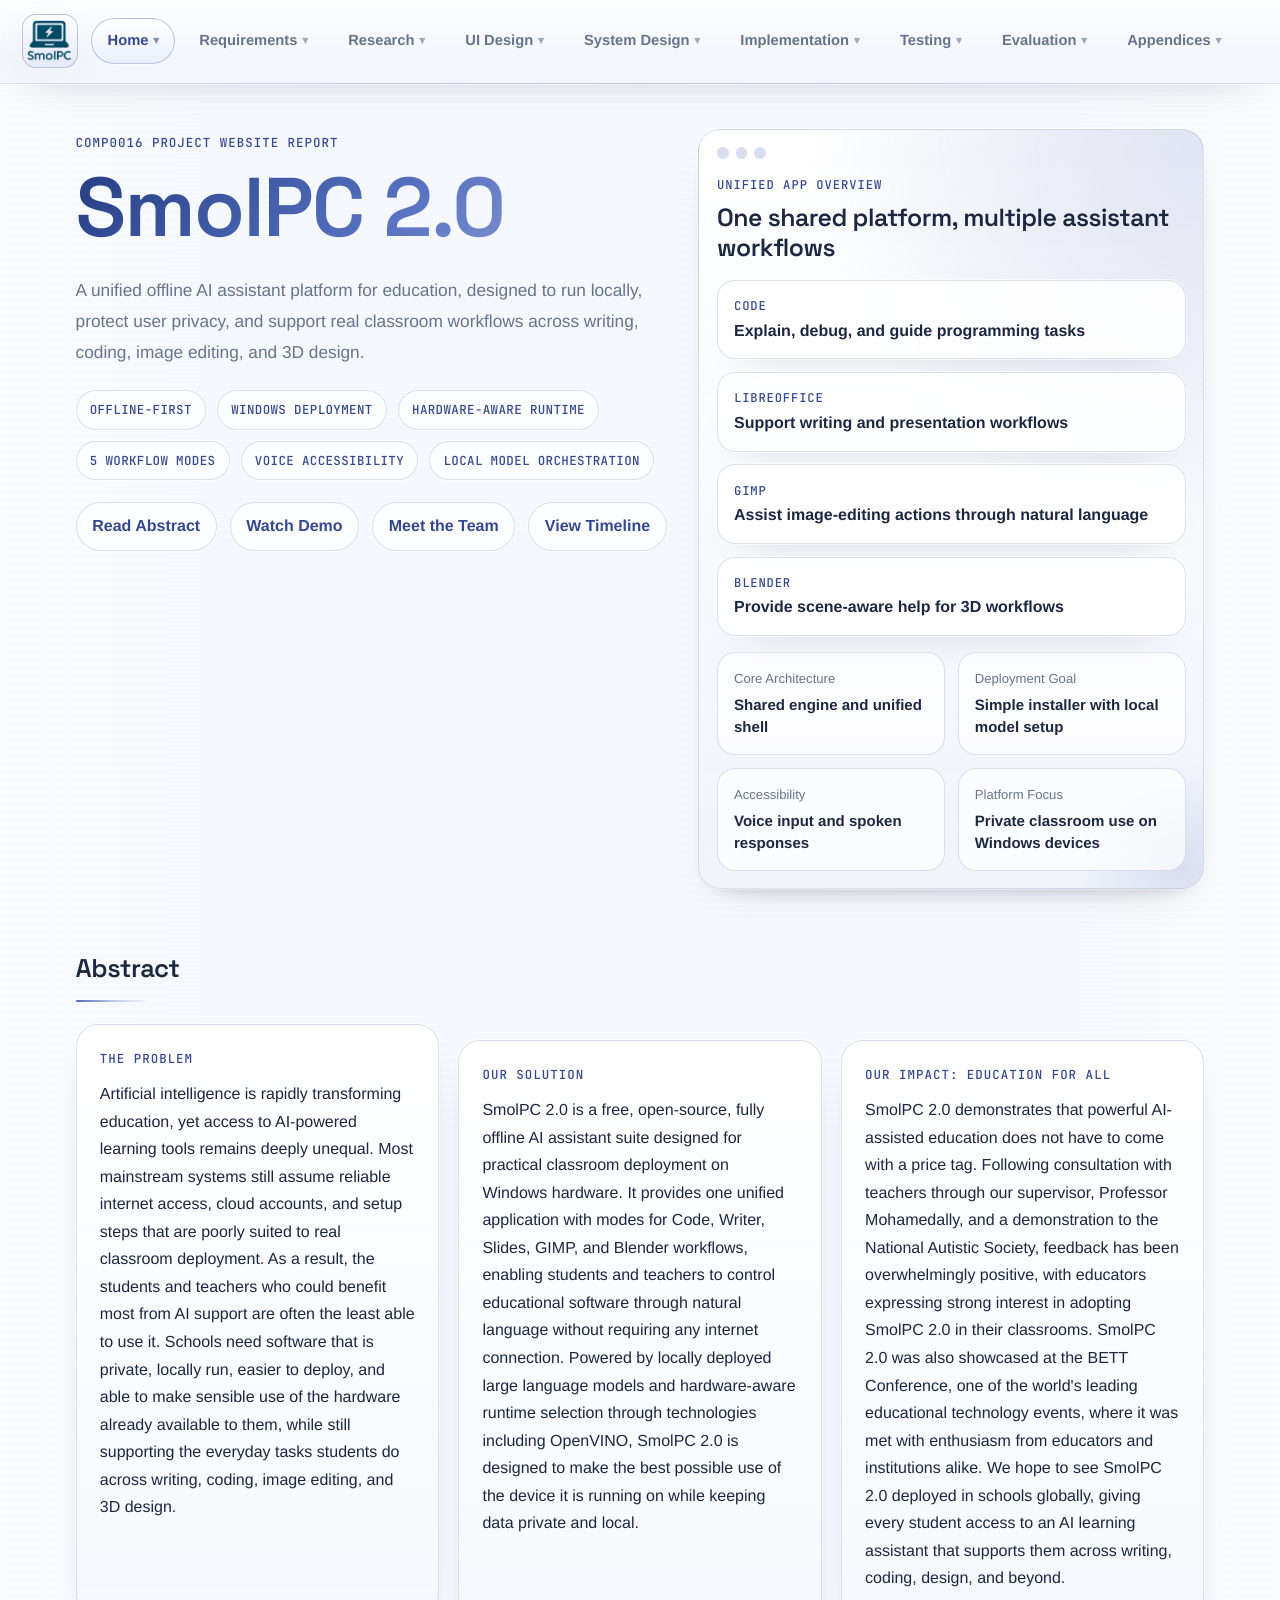
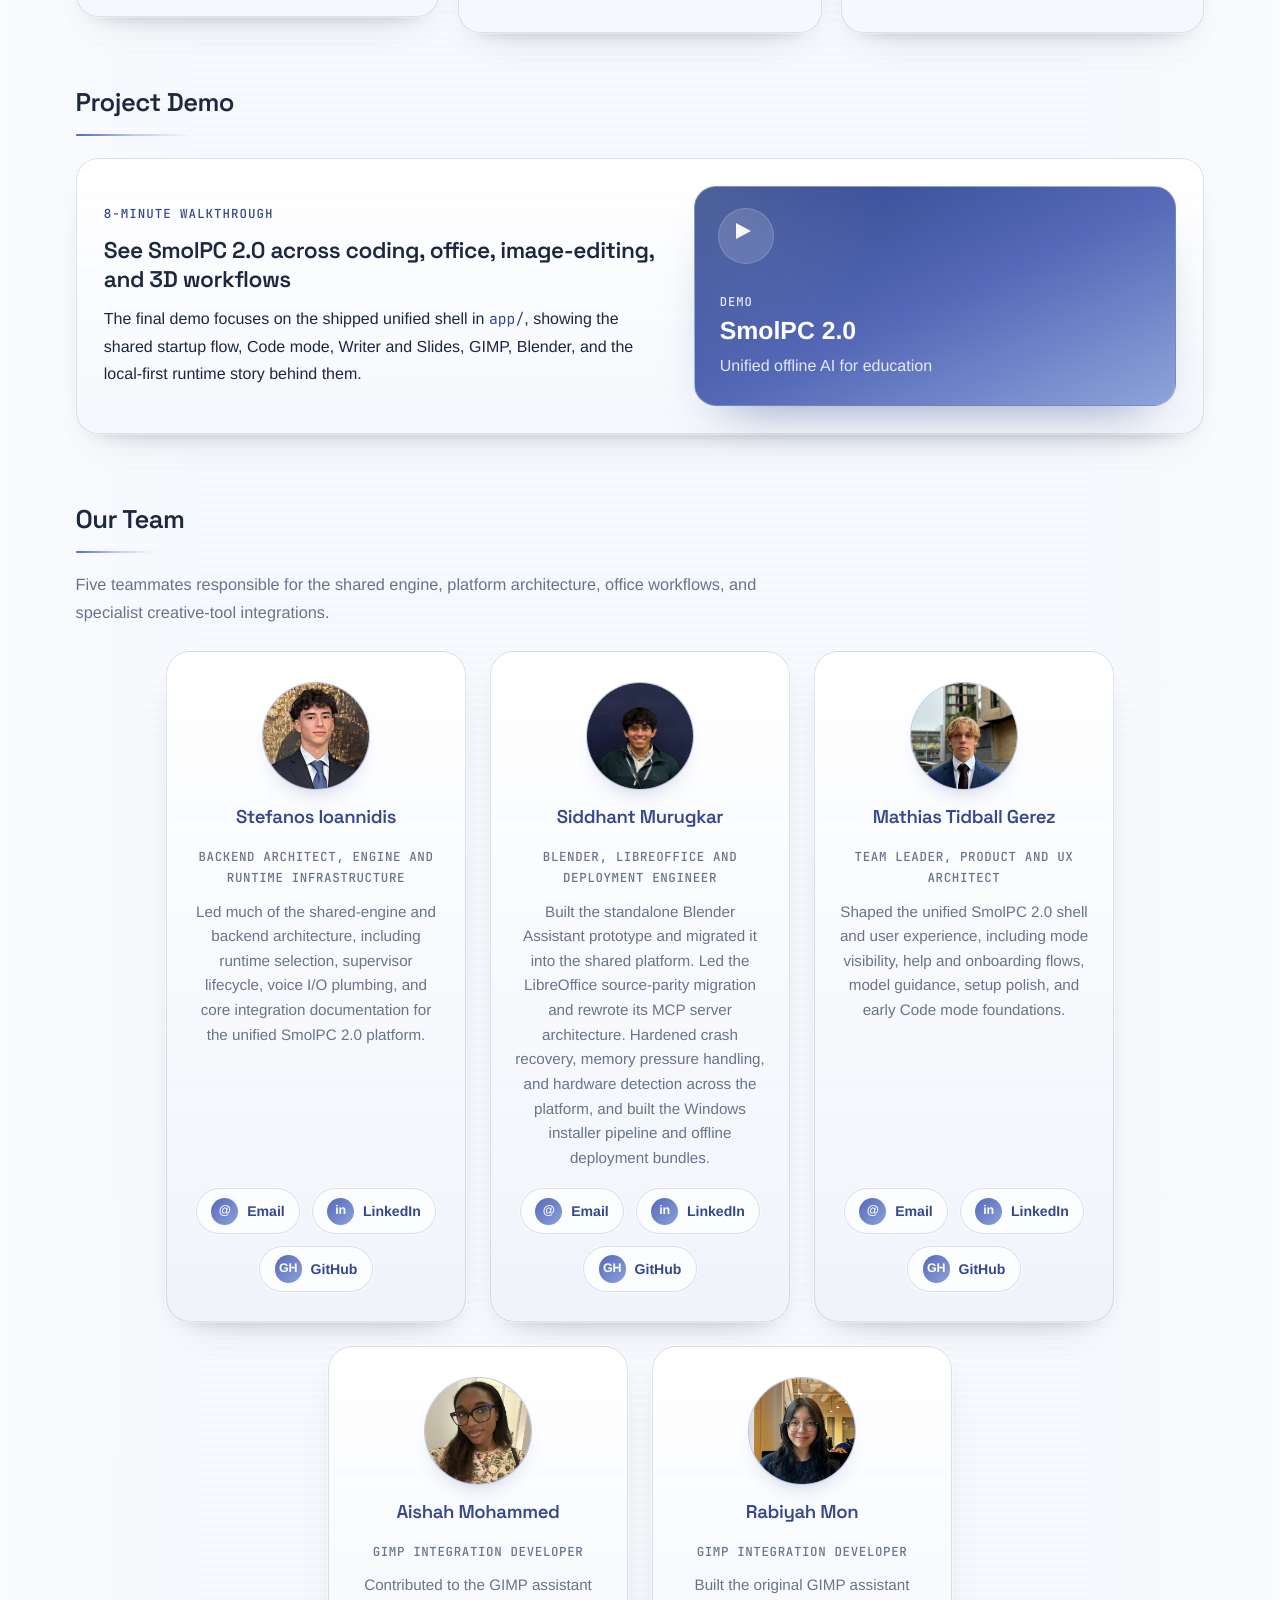
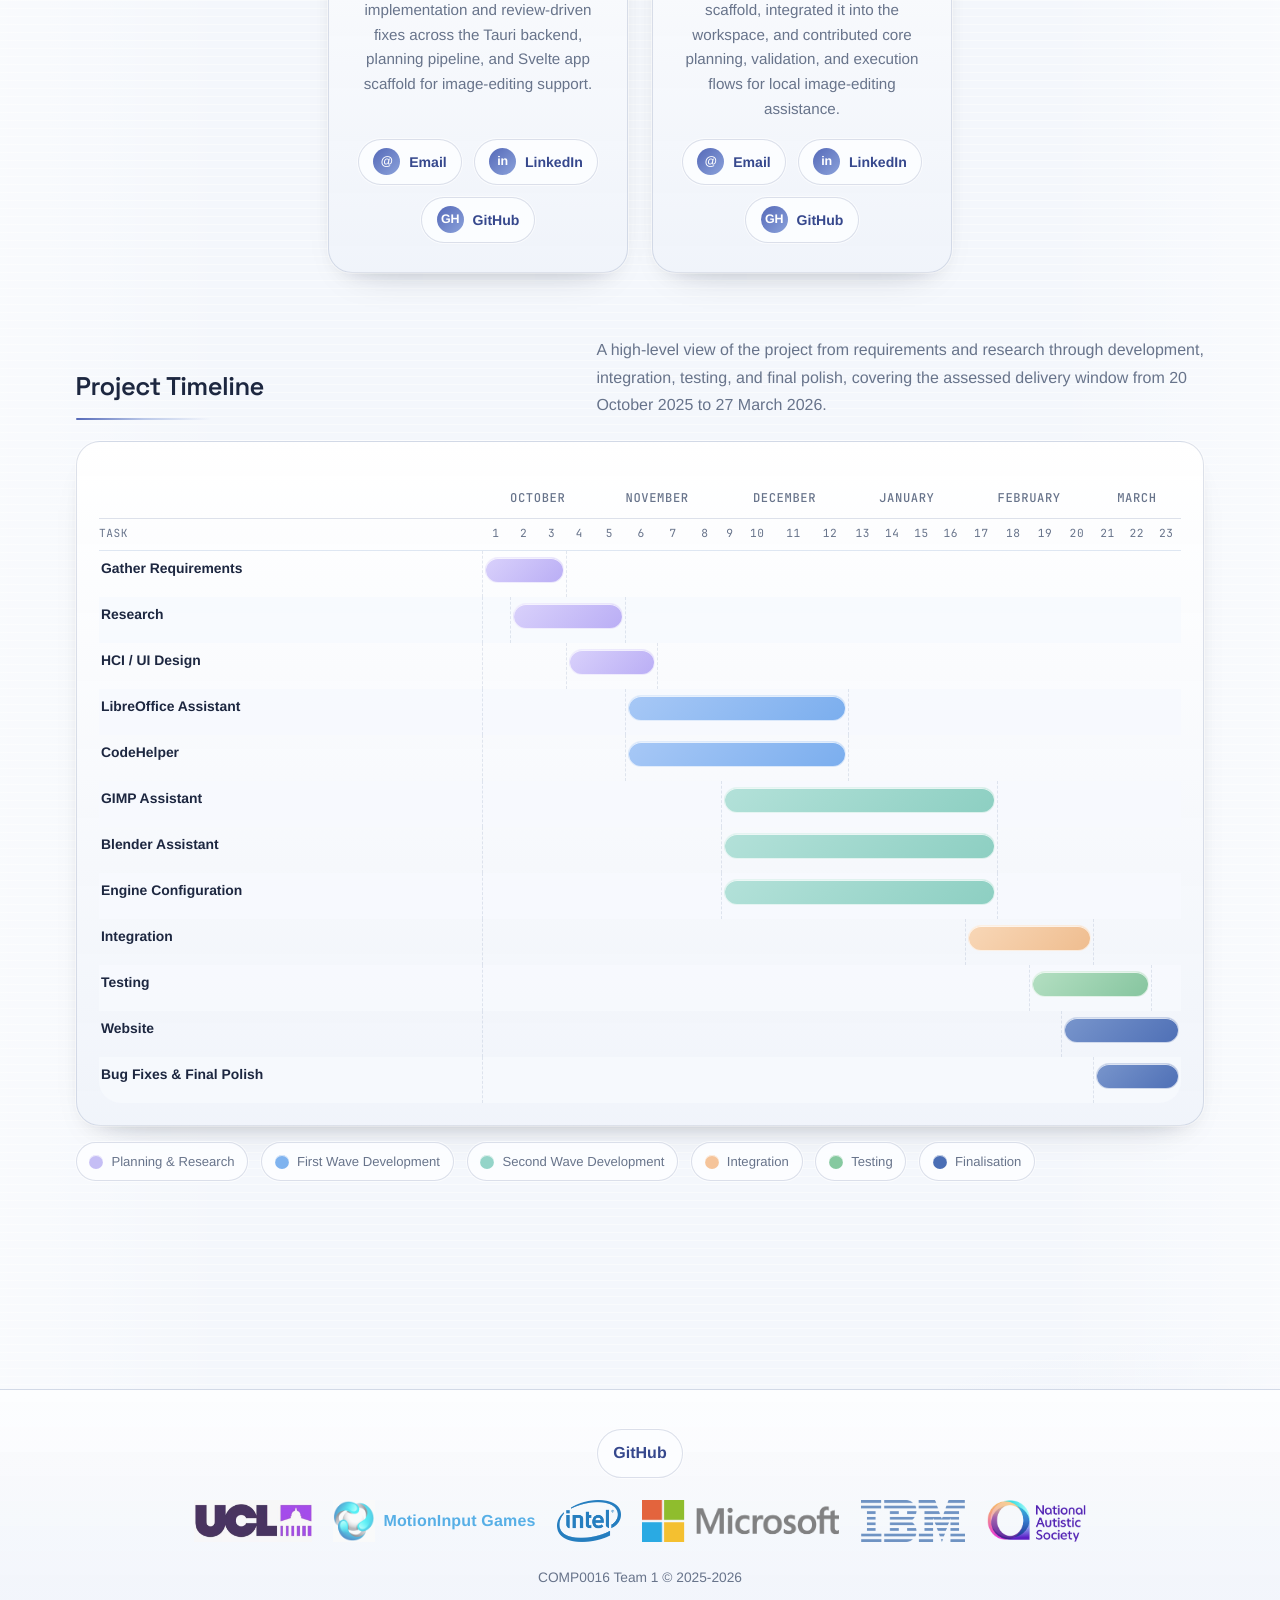
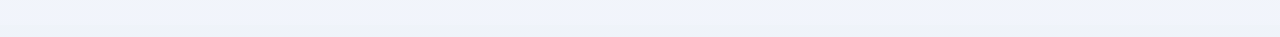
==== commit 5a363ec8: "docs: add individual contribution summaries and update Siddhant bio Add detailed per-member contribu" ====
--- a/index.html
+++ b/index.html
@@ -153,7 +153,7 @@
           <img src="assets/images/team/siddhant-pic.jpeg" alt="Portrait of Siddhant Murugkar">
           <h3>Siddhant Murugkar</h3>
           <p class="team-role">Blender, LibreOffice and Deployment Engineer</p>
-          <p class="team-bio">Implemented major LibreOffice workflows, brought Blender into the shared platform, improved host-app integration paths, and contributed installer, release, and offline deployment work.</p>
+          <p class="team-bio">Built the standalone Blender Assistant prototype and migrated it into the shared platform. Led the LibreOffice source-parity migration and rewrote its MCP server architecture. Hardened crash recovery, memory pressure handling, and hardware detection across the platform, and built the Windows installer pipeline and offline deployment bundles.</p>
           <div class="team-links">
             <a class="team-link" href="mailto:siddhant.murugkar.24@ucl.ac.uk">
               <span class="team-link-icon" aria-hidden="true">@</span>
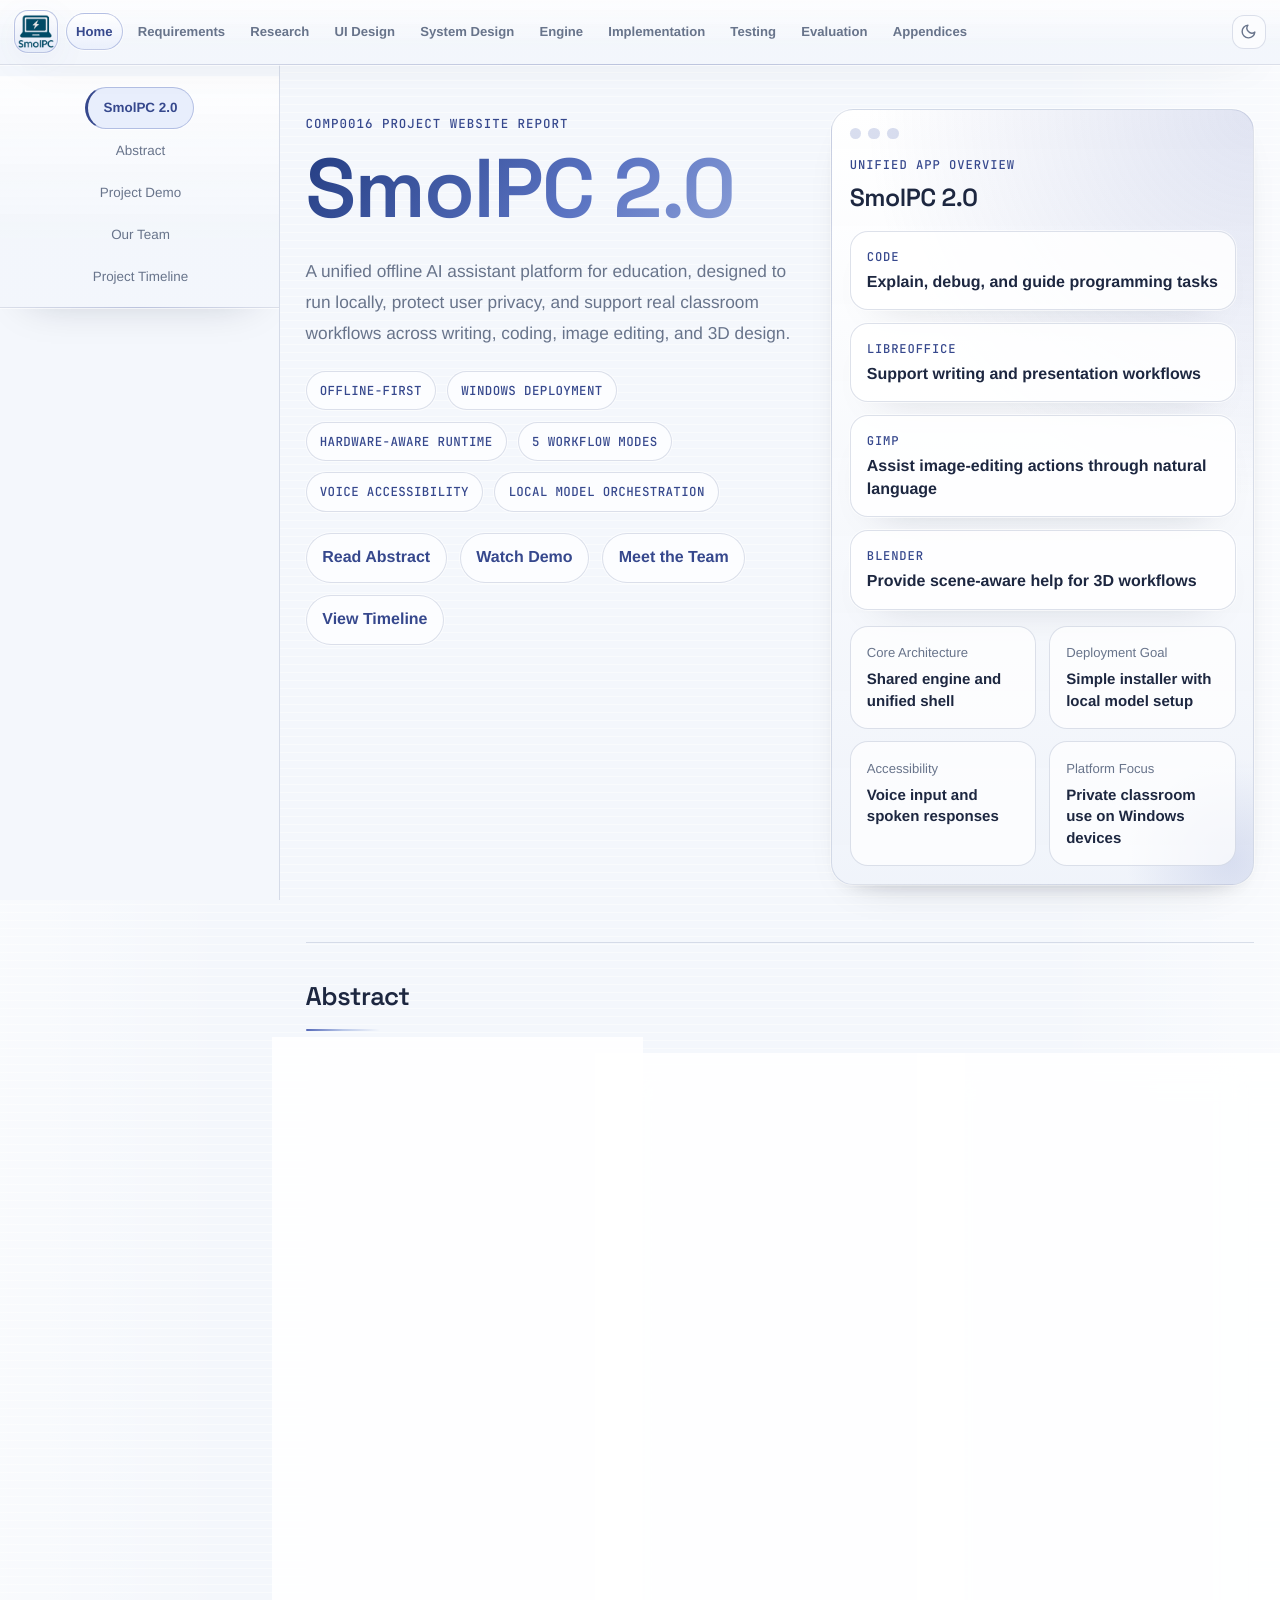
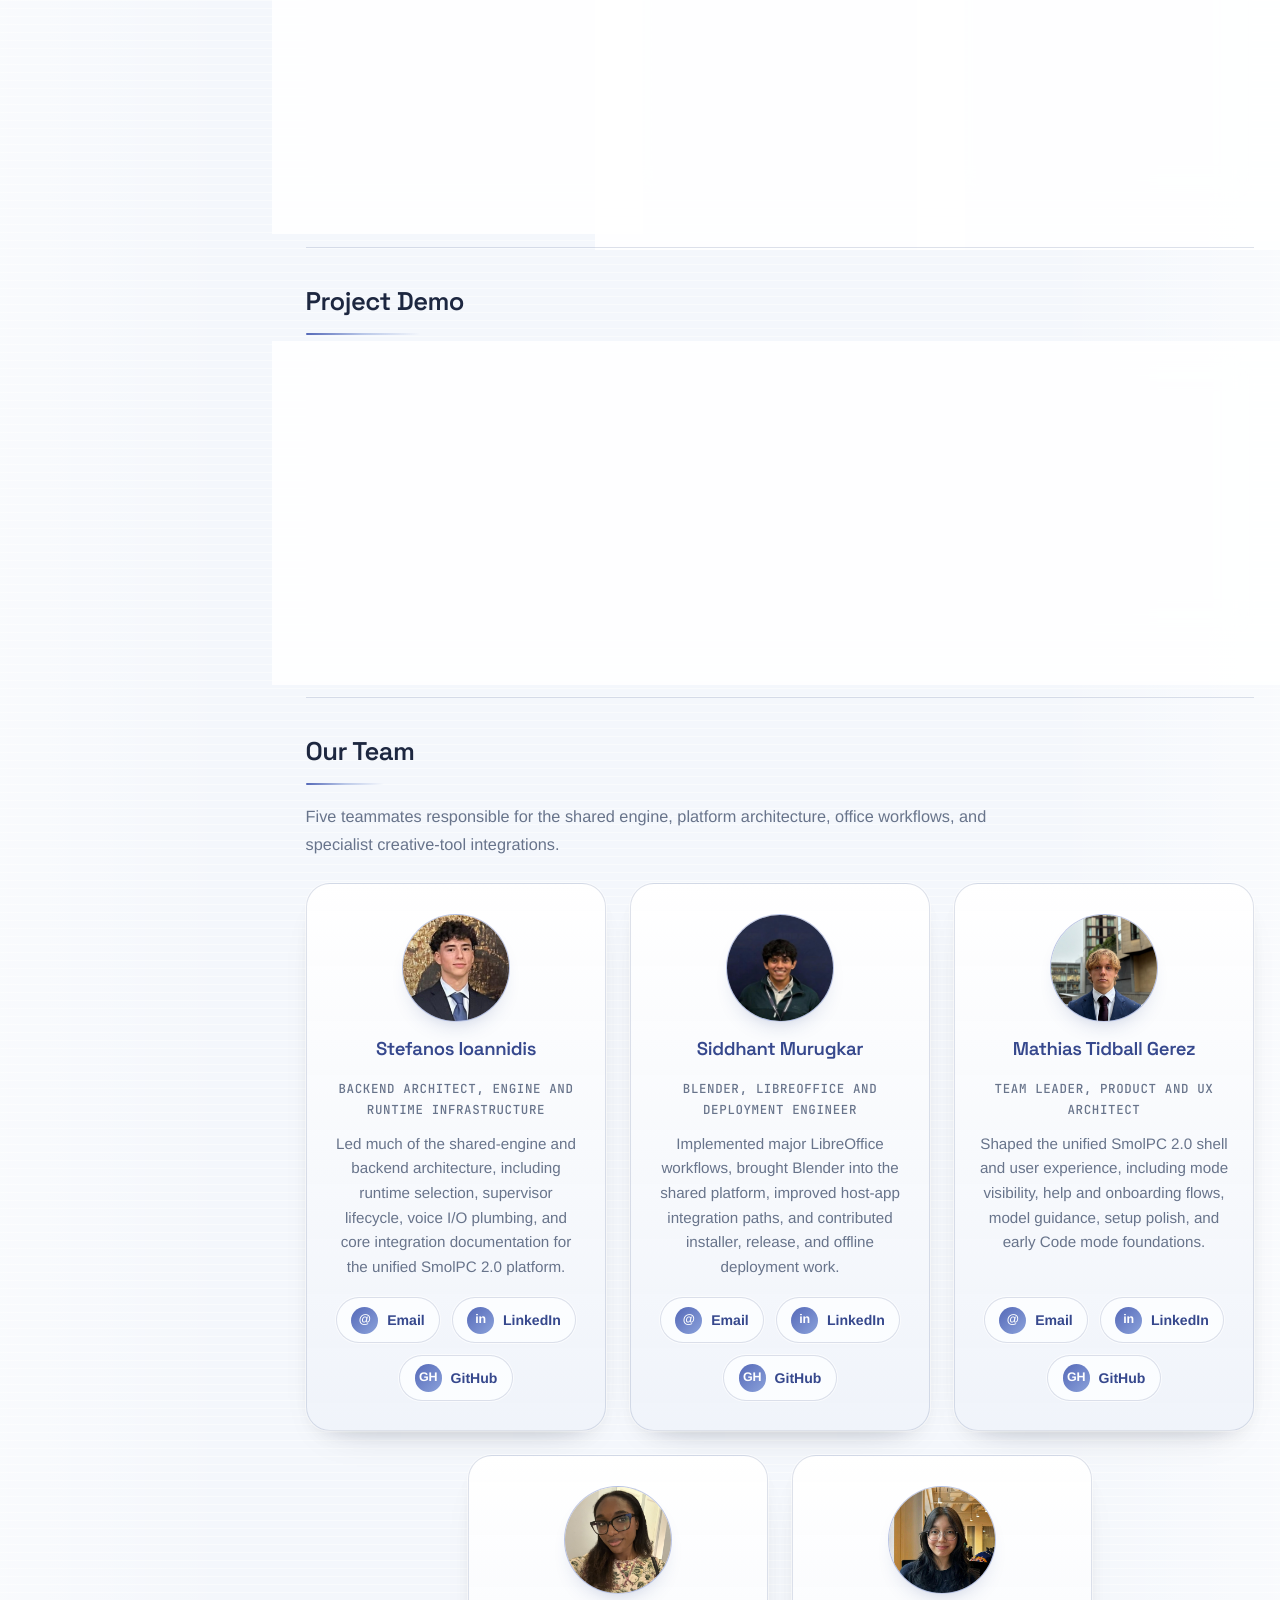
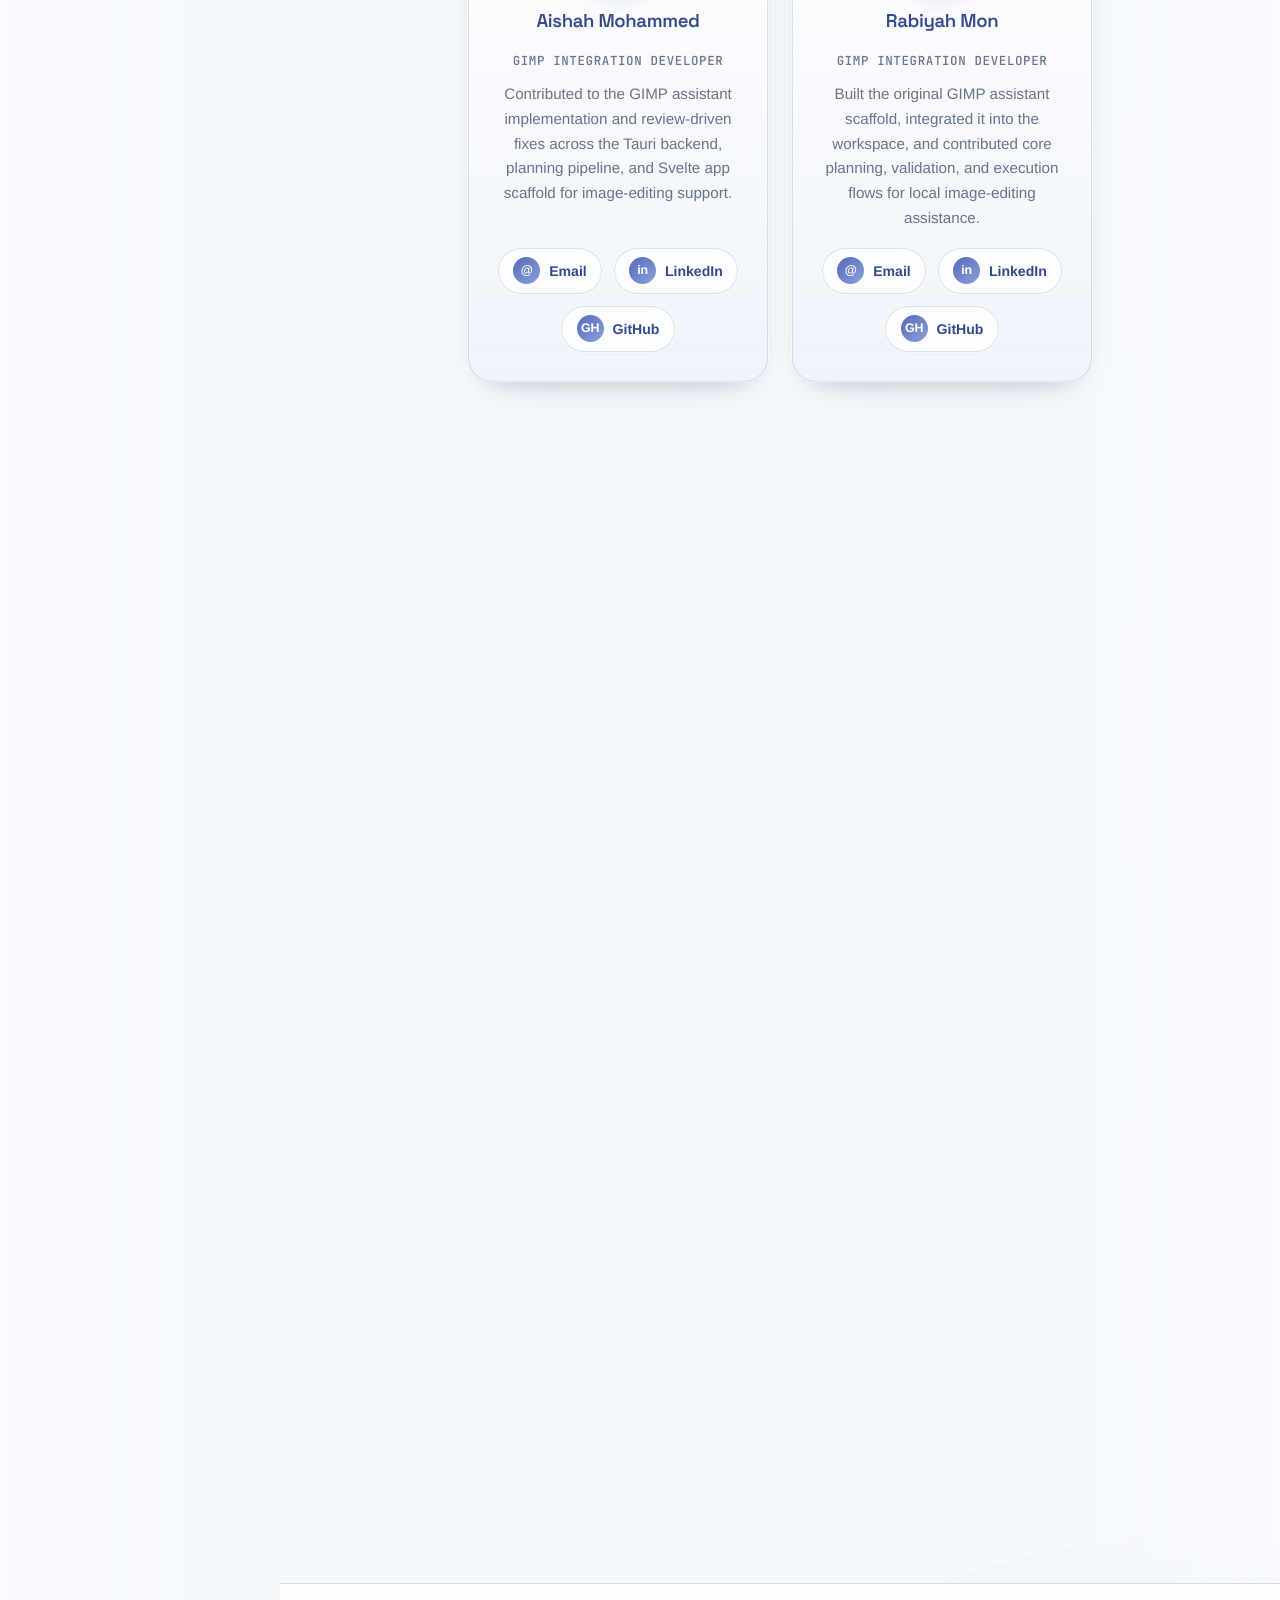
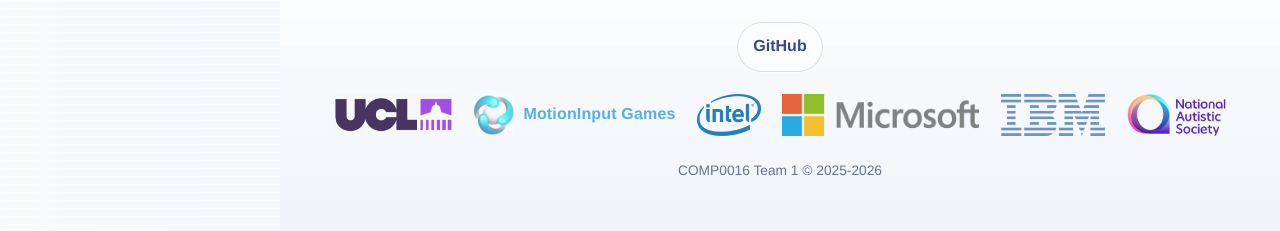
==== commit e641d727: "refactor sidebar nav, update contribution tables, misc fixes Rewrote the page sidebar to a clean fla" ====
--- a/index.html
+++ b/index.html
@@ -4,6 +4,7 @@
   <title>SmolPC 2.0</title>
   <meta name="viewport" content="width=device-width, initial-scale=1.0">
   <link rel="stylesheet" href="css/style.css">
+  <script>if(localStorage.getItem('theme')==='dark')document.documentElement.setAttribute('data-theme','dark')</script>
 </head>
 <body class="home-page">
   <nav>
@@ -13,10 +14,12 @@
     <div class="nav-item"><a href="research.html">Research</a><div class="nav-dropdown"><a href="research.html#requirements-discovery">Requirements Discovery</a><a href="research.html#related-projects">Related Projects</a><a href="research.html#technology-review">Technology Review</a><a href="research.html#summary">Summary</a><a href="research.html#consent-forms">Consent Forms</a></div></div>
     <div class="nav-item"><a href="ui.html">UI Design</a><div class="nav-dropdown"><a href="ui.html#design-principles">Design Principles</a><a href="ui.html#unified-shell">Shared Shell</a><a href="ui.html#shared-wireframe">Wireframe</a><a href="ui.html#mode-adaptations">Mode Adaptations</a><a href="ui.html#artefacts">Artefacts</a></div></div>
     <div class="nav-item"><a href="system.html">System Design</a><div class="nav-dropdown"><a href="system.html#architecture">Architecture</a><a href="system.html#sequence-diagrams">Sequence Diagrams</a><a href="system.html#data-storage">Data Storage</a><a href="system.html#design-patterns">Design Patterns</a><a href="system.html#packages-apis">Packages &amp; APIs</a></div></div>
+    <div class="nav-item"><a href="engine.html">Engine</a><div class="nav-dropdown"><a href="engine.html#overview">Overview</a><a href="engine.html#crate-architecture">Crate Architecture</a><a href="engine.html#hardware-detection">Hardware &amp; Backend Selection</a><a href="engine.html#inference-backends">Inference Backends</a><a href="engine.html#lifecycle">Engine Lifecycle</a><a href="engine.html#api">API Surface</a><a href="engine.html#voice-audio">Voice &amp; Audio</a><a href="engine.html#challenges">Challenges &amp; Decisions</a></div></div>
     <div class="nav-item"><a href="implementation.html">Implementation</a><div class="nav-dropdown"><a href="implementation.html#overview">Overview</a><a href="implementation.html#shared-infrastructure">Shared Infrastructure</a><a href="implementation.html#unified-shell">Unified Shell</a><a href="implementation.html#codehelper">CodeHelper</a><a href="implementation.html#gimp">GIMP</a><a href="implementation.html#blender">Blender</a><a href="implementation.html#libreoffice">LibreOffice</a></div></div>
     <div class="nav-item"><a href="testing.html">Testing</a><div class="nav-dropdown"><a href="testing.html#strategy">Strategy</a><a href="testing.html#unit-testing">Unit Testing</a><a href="testing.html#integration-testing">Integration Testing</a><a href="testing.html#prompt-testing">Prompt Testing</a><a href="testing.html#compatibility-testing">Compatibility</a><a href="testing.html#performance-testing">Performance</a><a href="testing.html#uat">User Acceptance</a></div></div>
     <div class="nav-item"><a href="evaluation.html">Evaluation</a><div class="nav-dropdown"><a href="evaluation.html#achievements">Achievements</a><a href="evaluation.html#bugs">Known Bugs</a><a href="evaluation.html#critical-evaluation">Critical Evaluation</a><a href="evaluation.html#contributions">Contributions</a><a href="evaluation.html#future-work">Future Work</a></div></div>
     <div class="nav-item"><a href="appendices.html">Appendices</a><div class="nav-dropdown"><a href="appendices.html#user-manual">User Manual</a><a href="appendices.html#deployment-manual">Deployment Manual</a><a href="appendices.html#gdpr">GDPR</a><a href="appendices.html#license">License</a><a href="appendices.html#blog">Blog</a><a href="appendices.html#monthly-videos">Monthly Videos</a></div></div>
+    <button class="theme-toggle" aria-label="Toggle dark mode" title="Toggle dark mode"><svg class="icon-sun" width="18" height="18" viewBox="0 0 24 24" fill="none" stroke="currentColor" stroke-width="2" stroke-linecap="round" stroke-linejoin="round"><circle cx="12" cy="12" r="5"/><line x1="12" y1="1" x2="12" y2="3"/><line x1="12" y1="21" x2="12" y2="23"/><line x1="4.22" y1="4.22" x2="5.64" y2="5.64"/><line x1="18.36" y1="18.36" x2="19.78" y2="19.78"/><line x1="1" y1="12" x2="3" y2="12"/><line x1="21" y1="12" x2="23" y2="12"/><line x1="4.22" y1="19.78" x2="5.64" y2="18.36"/><line x1="18.36" y1="5.64" x2="19.78" y2="4.22"/></svg><svg class="icon-moon" width="18" height="18" viewBox="0 0 24 24" fill="none" stroke="currentColor" stroke-width="2" stroke-linecap="round" stroke-linejoin="round"><path d="M21 12.79A9 9 0 1 1 11.21 3 7 7 0 0 0 21 12.79z"/></svg></button>
   </nav>
 
     <main>
@@ -52,7 +55,7 @@
         </div>
         <div class="hero-preview-body">
           <p class="hero-preview-label">Unified App Overview</p>
-          <h2 class="hero-preview-title">One shared platform, multiple assistant workflows</h2>
+          <h2 class="hero-preview-title">SmolPC 2.0</h2>
           <ul class="hero-mode-list">
             <li><span>Code</span><strong>Explain, debug, and guide programming tasks</strong></li>
             <li><span>LibreOffice</span><strong>Support writing and presentation workflows</strong></li>
@@ -153,7 +156,7 @@
           <img src="assets/images/team/siddhant-pic.jpeg" alt="Portrait of Siddhant Murugkar">
           <h3>Siddhant Murugkar</h3>
           <p class="team-role">Blender, LibreOffice and Deployment Engineer</p>
-          <p class="team-bio">Built the standalone Blender Assistant prototype and migrated it into the shared platform. Led the LibreOffice source-parity migration and rewrote its MCP server architecture. Hardened crash recovery, memory pressure handling, and hardware detection across the platform, and built the Windows installer pipeline and offline deployment bundles.</p>
+          <p class="team-bio">Implemented major LibreOffice workflows, brought Blender into the shared platform, improved host-app integration paths, and contributed installer, release, and offline deployment work.</p>
           <div class="team-links">
             <a class="team-link" href="mailto:siddhant.murugkar.24@ucl.ac.uk">
               <span class="team-link-icon" aria-hidden="true">@</span>
--- a/css/style.css
+++ b/css/style.css
@@ -67,6 +67,576 @@
   --motion-medium: 260ms cubic-bezier(0.22, 1, 0.36, 1);
 }
 
+/* ===================================================================
+   DARK THEME — activated via data-theme="dark" on <html>
+   =================================================================== */
+[data-theme="dark"] {
+  --bg: #0f1219;
+  --bg-nav: rgba(15, 18, 25, 0.92);
+  --surface-canvas: #141821;
+  --surface-subtle: #1a2030;
+  --surface-elevated: #1e2538;
+  --surface-widget: #232a3a;
+  --surface-floating: #1e2538;
+  --surface-hover: rgba(45, 212, 191, 0.08);
+  --surface-active: rgba(45, 212, 191, 0.12);
+  --text: #e2e8f0;
+  --text-muted: #8b95a8;
+  --primary: #2dd4bf;
+  --primary-strong: #5eead4;
+  --primary-soft: rgba(45, 212, 191, 0.1);
+  --accent: #2dd4bf;
+  --border: rgba(255, 255, 255, 0.08);
+  --outline-soft: rgba(255, 255, 255, 0.06);
+  --outline-strong: rgba(45, 212, 191, 0.2);
+  --focus-ring: rgba(45, 212, 191, 0.18);
+  --success-bg: rgba(45, 212, 191, 0.12);
+  --success-text: #2dd4bf;
+  --danger-bg: rgba(239, 68, 68, 0.12);
+  --danger-text: #f87171;
+  --warning-bg: rgba(234, 179, 8, 0.12);
+  --warning-text: #fbbf24;
+  --shadow-soft: 0 4px 12px rgba(0, 0, 0, 0.3);
+  --shadow-strong: 0 8px 24px rgba(0, 0, 0, 0.4);
+  --glow-subtle: 0 0 0 1px rgba(255, 255, 255, 0.04), 0 18px 42px -30px rgba(0, 0, 0, 0.5);
+}
+
+/* --- Dark: body background ---------------------------------------- */
+[data-theme="dark"] body {
+  background-color: var(--bg);
+  background-image:
+    radial-gradient(64rem 38rem at 14% -6%, rgba(45, 212, 191, 0.10), transparent 55%),
+    radial-gradient(58rem 30rem at 90% 80%, rgba(45, 212, 191, 0.07), transparent 55%),
+    radial-gradient(40rem 40rem at 50% 20%, rgba(30, 40, 80, 0.25), transparent 70%);
+  background-size: auto;
+  background-blend-mode: normal;
+}
+
+/* --- Dark: links -------------------------------------------------- */
+[data-theme="dark"] a {
+  color: var(--primary);
+  text-decoration-color: rgba(45, 212, 191, 0.28);
+}
+
+[data-theme="dark"] a:hover {
+  color: var(--primary-strong);
+  text-decoration-color: rgba(94, 234, 212, 0.44);
+}
+
+/* --- Dark: nav ---------------------------------------------------- */
+[data-theme="dark"] nav {
+  background:
+    linear-gradient(
+      180deg,
+      rgba(15, 18, 25, 0.85),
+      rgba(20, 24, 33, 0.9) 72%
+    ),
+    var(--bg-nav);
+  border-bottom: 1px solid rgba(255, 255, 255, 0.06);
+  box-shadow: 0 1px 0 rgba(255, 255, 255, 0.03), 0 4px 16px rgba(0, 0, 0, 0.3);
+}
+
+[data-theme="dark"] nav::after {
+  background: linear-gradient(90deg, transparent, rgba(45, 212, 191, 0.18), transparent);
+}
+
+[data-theme="dark"] nav a.active {
+  color: var(--primary-strong);
+  background: rgba(45, 212, 191, 0.1);
+  border-color: rgba(45, 212, 191, 0.2);
+  box-shadow: none;
+}
+
+[data-theme="dark"] .nav-dropdown {
+  background: rgba(20, 24, 33, 0.97);
+  border: 1px solid rgba(255, 255, 255, 0.08);
+  box-shadow: 0 8px 32px rgba(0, 0, 0, 0.5);
+}
+
+/* --- Dark: headings ----------------------------------------------- */
+[data-theme="dark"] h1 {
+  background: linear-gradient(135deg, #2dd4bf 0%, #5eead4 55%, #99f6e4 100%);
+  -webkit-background-clip: text;
+  background-clip: text;
+}
+
+[data-theme="dark"] h2::after {
+  background: linear-gradient(90deg, var(--primary), rgba(45, 212, 191, 0.4), transparent);
+}
+
+[data-theme="dark"] h3 {
+  color: var(--primary-strong);
+}
+
+/* --- Dark: cards -------------------------------------------------- */
+[data-theme="dark"] .card {
+  background: var(--surface-subtle);
+  border: 1px solid rgba(255, 255, 255, 0.06);
+  box-shadow: var(--shadow-soft);
+  backdrop-filter: none;
+}
+
+[data-theme="dark"] .card:hover {
+  border-color: rgba(45, 212, 191, 0.15);
+  box-shadow: var(--shadow-strong);
+}
+
+/* --- Dark: images ------------------------------------------------- */
+[data-theme="dark"] main img {
+  border-color: rgba(255, 255, 255, 0.06);
+  background: linear-gradient(180deg, rgba(20, 24, 33, 0.92), rgba(26, 32, 48, 0.92));
+  box-shadow: var(--shadow-soft);
+}
+
+/* --- Dark: code figures ------------------------------------------- */
+[data-theme="dark"] .code-figure img {
+  border: 1px solid rgba(255, 255, 255, 0.08);
+  border-radius: 8px;
+  box-shadow: 0 4px 16px rgba(0, 0, 0, 0.4);
+}
+
+/* --- Dark: tables ------------------------------------------------- */
+[data-theme="dark"] table {
+  background: var(--surface-subtle);
+  border: 1px solid rgba(255, 255, 255, 0.06);
+  box-shadow: var(--shadow-soft);
+}
+
+[data-theme="dark"] th {
+  background: linear-gradient(180deg, #1a2638, #1e2d42);
+  color: var(--primary-strong);
+  border-bottom: 1px solid rgba(45, 212, 191, 0.15);
+}
+
+[data-theme="dark"] td,
+[data-theme="dark"] tbody td,
+[data-theme="dark"] tbody tr td {
+  border-bottom: 1px solid rgba(255, 255, 255, 0.04);
+  background: transparent !important;
+  color: var(--text);
+}
+
+[data-theme="dark"] tbody tr:nth-child(even) td {
+  background: rgba(255, 255, 255, 0.02) !important;
+}
+
+[data-theme="dark"] tr:hover td {
+  background: rgba(45, 212, 191, 0.05) !important;
+}
+
+[data-theme="dark"] td.yes {
+  background: var(--success-bg) !important;
+  color: var(--success-text);
+}
+
+[data-theme="dark"] td.no {
+  background: var(--danger-bg) !important;
+  color: var(--danger-text);
+}
+
+/* --- Dark: carousel nav buttons & dots ----------------------------- */
+[data-theme="dark"] .nav-btn {
+  background: var(--surface-subtle);
+  color: var(--text);
+  border: 1px solid rgba(255, 255, 255, 0.08);
+  border-radius: 8px;
+}
+
+[data-theme="dark"] .nav-btn:hover:not(:disabled) {
+  background: var(--surface-elevated);
+  border-color: rgba(45, 212, 191, 0.2);
+}
+
+[data-theme="dark"] .dot {
+  background: rgba(255, 255, 255, 0.2);
+}
+
+[data-theme="dark"] .dot.active {
+  background: var(--primary);
+}
+
+/* --- Dark: carousel/slider cards ----------------------------------- */
+[data-theme="dark"] .cards-track .card {
+  background: var(--surface-subtle);
+  color: var(--text);
+  border: 1px solid rgba(255, 255, 255, 0.06);
+}
+
+/* --- Dark: code blocks -------------------------------------------- */
+[data-theme="dark"] pre {
+  background: #0d1017;
+  border-color: rgba(255, 255, 255, 0.06);
+  box-shadow: none;
+}
+
+[data-theme="dark"] code {
+  color: var(--primary-strong);
+}
+
+[data-theme="dark"] pre code {
+  color: var(--text);
+}
+
+/* --- Dark: footer ------------------------------------------------- */
+[data-theme="dark"] footer {
+  border-top: 1px solid rgba(255, 255, 255, 0.06);
+  background: var(--surface-canvas);
+  backdrop-filter: none;
+}
+
+[data-theme="dark"] .footer-links a,
+[data-theme="dark"] .footer-links span {
+  background: var(--surface-widget);
+  border-color: rgba(255, 255, 255, 0.06);
+  color: var(--primary-strong);
+  box-shadow: none;
+}
+
+[data-theme="dark"] .footer-logos img {
+  filter: saturate(0.7) brightness(0.85);
+}
+
+[data-theme="dark"] .footer-logos img:hover {
+  filter: saturate(1) brightness(1.05);
+}
+
+/* --- Dark: scrollbar ---------------------------------------------- */
+[data-theme="dark"] ::-webkit-scrollbar-thumb {
+  background: rgba(139, 149, 168, 0.28);
+  border: 2px solid transparent;
+  background-clip: content-box;
+}
+
+[data-theme="dark"] ::-webkit-scrollbar-thumb:hover {
+  background: rgba(139, 149, 168, 0.45);
+  border: 2px solid transparent;
+  background-clip: content-box;
+}
+
+/* --- Dark: hero section (home page) ------------------------------- */
+[data-theme="dark"] .hero-preview {
+  background:
+    radial-gradient(circle at top right, rgba(45, 212, 191, 0.1), transparent 44%),
+    linear-gradient(180deg, var(--surface-subtle), var(--surface-canvas));
+}
+
+[data-theme="dark"] .hero-preview::before {
+  background: radial-gradient(circle, rgba(45, 212, 191, 0.08), transparent 70%);
+}
+
+[data-theme="dark"] .hero-preview-bar span {
+  background: rgba(45, 212, 191, 0.25);
+}
+
+[data-theme="dark"] .hero-mode-list li {
+  background: var(--surface-subtle);
+  border-color: rgba(255, 255, 255, 0.06);
+  box-shadow: var(--shadow-soft);
+  color: var(--text);
+}
+
+[data-theme="dark"] .hero-mode-list li:hover {
+  border-color: rgba(45, 212, 191, 0.15);
+}
+
+[data-theme="dark"] .hero-chip {
+  background: var(--surface-subtle);
+  border-color: rgba(255, 255, 255, 0.08);
+  color: var(--text);
+}
+
+[data-theme="dark"] .hero-link {
+  background: var(--surface-subtle);
+  border-color: rgba(255, 255, 255, 0.08);
+  color: var(--primary);
+}
+
+[data-theme="dark"] .hero-link:hover {
+  background: var(--surface-elevated);
+  border-color: rgba(45, 212, 191, 0.2);
+}
+
+/* --- Dark: badges ------------------------------------------------- */
+[data-theme="dark"] .badge {
+  border-color: rgba(255, 255, 255, 0.08);
+}
+
+/* --- Dark: misc panels and sections with hardcoded backgrounds ---- */
+[data-theme="dark"] .hero-section,
+[data-theme="dark"] .hero-panel {
+  background: transparent;
+}
+
+[data-theme="dark"] .comparison-caption {
+  color: var(--text-muted);
+}
+
+/* --- Dark: gantt goals cards -------------------------------------- */
+[data-theme="dark"] .goal-card,
+[data-theme="dark"] .persona-card {
+  background: var(--surface-subtle);
+  border-color: rgba(255, 255, 255, 0.06);
+  color: var(--text);
+}
+
+/* --- Dark: misc elements ------------------------------------------ */
+[data-theme="dark"] .uc-label {
+  background: rgba(20, 24, 33, 0.9) !important;
+}
+
+[data-theme="dark"] .flow-box {
+  background: #1a2030;
+  border-color: var(--primary);
+  color: var(--text);
+}
+
+[data-theme="dark"] .flow-box small {
+  color: var(--text-muted);
+}
+
+[data-theme="dark"] .flow-box--primary {
+  background: linear-gradient(135deg, #1a3a38, #1e2d42);
+  color: var(--primary-strong);
+  border-color: var(--primary);
+}
+
+[data-theme="dark"] .flow-box--primary small {
+  color: var(--text-muted);
+}
+
+[data-theme="dark"] .flow-box--secondary {
+  background: #1e2538;
+}
+
+[data-theme="dark"] .flow-arrow {
+  color: var(--primary);
+}
+
+[data-theme="dark"] .badge-must {
+  color: var(--primary-strong);
+  background: rgba(45, 212, 191, 0.12);
+  border-color: rgba(45, 212, 191, 0.2);
+}
+
+[data-theme="dark"] .badge-should {
+  color: #7dd3fc;
+  background: rgba(56, 189, 248, 0.12);
+  border-color: rgba(56, 189, 248, 0.2);
+}
+
+[data-theme="dark"] .badge-could {
+  color: var(--warning-text);
+  background: var(--warning-bg);
+  border-color: rgba(234, 179, 8, 0.2);
+}
+
+[data-theme="dark"] .badge-wont {
+  color: var(--danger-text);
+  background: var(--danger-bg);
+  border-color: rgba(239, 68, 68, 0.2);
+}
+
+[data-theme="dark"] .gantt-wrapper {
+  background: var(--surface-subtle);
+  border-color: rgba(255, 255, 255, 0.06);
+  box-shadow: var(--shadow-soft);
+}
+
+[data-theme="dark"] .gantt-month-header th {
+  color: var(--text-muted) !important;
+  border-bottom-color: rgba(255, 255, 255, 0.06);
+}
+
+[data-theme="dark"] .gantt-week-header th {
+  color: var(--text-muted) !important;
+  border-bottom-color: rgba(255, 255, 255, 0.04);
+}
+
+[data-theme="dark"] .gantt-table tbody tr {
+  border-bottom-color: rgba(255, 255, 255, 0.04);
+}
+
+[data-theme="dark"] .gantt-table tbody td {
+  border-left-color: rgba(255, 255, 255, 0.03);
+}
+
+[data-theme="dark"] .dot {
+  background: rgba(255, 255, 255, 0.2);
+}
+
+[data-theme="dark"] .dot.active {
+  background: var(--primary);
+}
+
+/* ===================================================================
+   THEME TOGGLE BUTTON
+   =================================================================== */
+.theme-toggle {
+  display: inline-flex;
+  align-items: center;
+  justify-content: center;
+  width: 34px;
+  height: 34px;
+  margin-left: auto;
+  margin-left: auto;
+  padding: 0;
+  border: 1px solid var(--outline-soft);
+  border-radius: 12px;
+  background: var(--surface-widget);
+  color: var(--text-muted);
+  cursor: pointer;
+  transition:
+    color var(--motion-fast),
+    background var(--motion-fast),
+    border-color var(--motion-fast),
+    transform var(--motion-fast);
+  flex-shrink: 0;
+}
+
+.theme-toggle:hover {
+  color: var(--primary);
+  background: var(--surface-hover);
+  border-color: var(--outline-strong);
+  transform: translateY(-1px);
+}
+
+.theme-toggle svg {
+  width: 17px;
+  height: 17px;
+  transition: opacity var(--motion-fast), transform var(--motion-fast);
+}
+
+/* Sun icon visible in dark mode, moon icon visible in light mode */
+.theme-toggle .icon-sun {
+  display: none;
+}
+
+.theme-toggle .icon-moon {
+  display: block;
+}
+
+[data-theme="dark"] .theme-toggle .icon-sun {
+  display: block;
+}
+
+[data-theme="dark"] .theme-toggle .icon-moon {
+  display: none;
+}
+
+/* ===================================================================
+   PAGE SIDEBAR — flat list of section headings
+   =================================================================== */
+.page-sidebar {
+  position: fixed;
+  top: var(--nav-height, 64px);
+  left: 0;
+  bottom: 0;
+  width: 280px;
+  padding: 0.75rem 0;
+  background: var(--bg);
+  border-right: 1px solid var(--outline-soft);
+  overflow-y: auto;
+  overflow-x: hidden;
+  z-index: 800;
+  box-sizing: border-box;
+  scrollbar-width: thin;
+  scrollbar-color: var(--outline-soft) transparent;
+}
+
+.page-sidebar::-webkit-scrollbar { width: 4px; }
+.page-sidebar::-webkit-scrollbar-thumb { background: var(--outline-soft); border-radius: 4px; }
+
+[data-theme="dark"] .page-sidebar {
+  background: var(--bg);
+  border-right-color: rgba(255, 255, 255, 0.06);
+}
+
+.sidebar-nav {
+  display: flex;
+  flex-direction: column;
+  gap: 1px;
+}
+
+.sidebar-link {
+  display: block;
+  padding: 0.5rem 1rem;
+  font-family: var(--font-body);
+  font-size: 0.84rem;
+  font-weight: 500;
+  color: var(--text-muted);
+  text-decoration: none;
+  border-left: 3px solid transparent;
+  transition: color 150ms ease, background 150ms ease, border-color 150ms ease;
+}
+
+.sidebar-link:hover {
+  color: var(--text);
+  background: var(--surface-hover);
+}
+
+.sidebar-link.active {
+  color: var(--primary-strong);
+  font-weight: 600;
+  border-left-color: var(--primary-strong);
+  background: var(--primary-soft);
+}
+
+[data-theme="dark"] .sidebar-link.active {
+  color: var(--primary);
+  border-left-color: var(--primary);
+  background: rgba(45, 212, 191, 0.06);
+}
+
+/* ---- Layout: push main content ---- */
+.has-sidebar main {
+  margin-left: 280px;
+  max-width: calc(820px + 280px);
+}
+
+.has-sidebar nav {
+  padding-left: 0.9rem;
+}
+
+.has-sidebar footer {
+  margin-left: 280px;
+}
+
+.has-sidebar section + section {
+  padding-top: 2rem;
+  border-top: 1px solid var(--outline-soft);
+}
+
+[data-theme="dark"] .has-sidebar section + section {
+  border-top-color: rgba(255, 255, 255, 0.04);
+}
+
+/* ===================================================================
+   RESPONSIVE: hide sidebar below 960px
+   =================================================================== */
+@media (max-width: 960px) {
+  .page-sidebar {
+    display: none;
+  }
+
+  .has-sidebar main {
+    margin-left: 0;
+    max-width: none;
+  }
+
+  .has-sidebar nav {
+    padding-left: 0.9rem;
+  }
+
+  .has-sidebar footer {
+    margin-left: 0;
+  }
+
+  .has-sidebar section + section {
+    padding-top: 0;
+    border-top: none;
+  }
+}
+
 * {
   margin: 0;
   padding: 0;
@@ -131,10 +701,10 @@
   top: 0;
   z-index: 1000;
   display: flex;
-  flex-wrap: wrap;
+  flex-wrap: nowrap;
   align-items: center;
-  gap: 0.5rem;
-  padding: 0.9rem 1.4rem;
+  gap: 0.25rem;
+  padding: 0.65rem 0.9rem;
   background:
     linear-gradient(
       180deg,
@@ -160,10 +730,11 @@
   display: inline-flex;
   align-items: center;
   justify-content: center;
-  padding: 0.25rem;
-  margin-right: 0.35rem;
+  padding: 0.15rem;
+  margin-right: 0.2rem;
   border-radius: 14px;
   text-decoration: none;
+  flex-shrink: 0;
 }
 
 .nav-logo:hover {
@@ -172,7 +743,7 @@
 }
 
 .nav-logo img {
-  height: 44px;
+  height: 36px;
   width: auto;
   filter: drop-shadow(0 10px 18px rgba(54, 72, 141, 0.12));
 }
@@ -182,13 +753,14 @@
   display: inline-flex;
   align-items: center;
   justify-content: center;
-  padding: 0.58rem 0.95rem;
+  padding: 0.4rem 0.6rem;
   border: 1px solid transparent;
   border-radius: 999px;
   color: var(--text-muted);
-  font-size: 0.92rem;
+  font-size: 0.82rem;
   font-weight: 600;
   text-decoration: none;
+  white-space: nowrap;
   transition:
     color var(--motion-fast),
     background var(--motion-fast),
@@ -226,9 +798,7 @@
 }
 
 .nav-item > a::after {
-  content: '\25BE';
-  font-size: 0.7rem;
-  opacity: 0.6;
+  content: none;
 }
 
 .nav-dropdown {
@@ -1427,8 +1997,9 @@
 
 @media (max-width: 768px) {
   nav {
+    flex-wrap: wrap;
     justify-content: center;
-    gap: 0.45rem;
+    gap: 0.3rem;
   }
 
   .nav-logo {
@@ -1441,8 +2012,8 @@
   }
 
   nav a {
-    font-size: 0.84rem;
-    padding: 0.5rem 0.75rem;
+    font-size: 0.78rem;
+    padding: 0.35rem 0.55rem;
   }
 
   main {
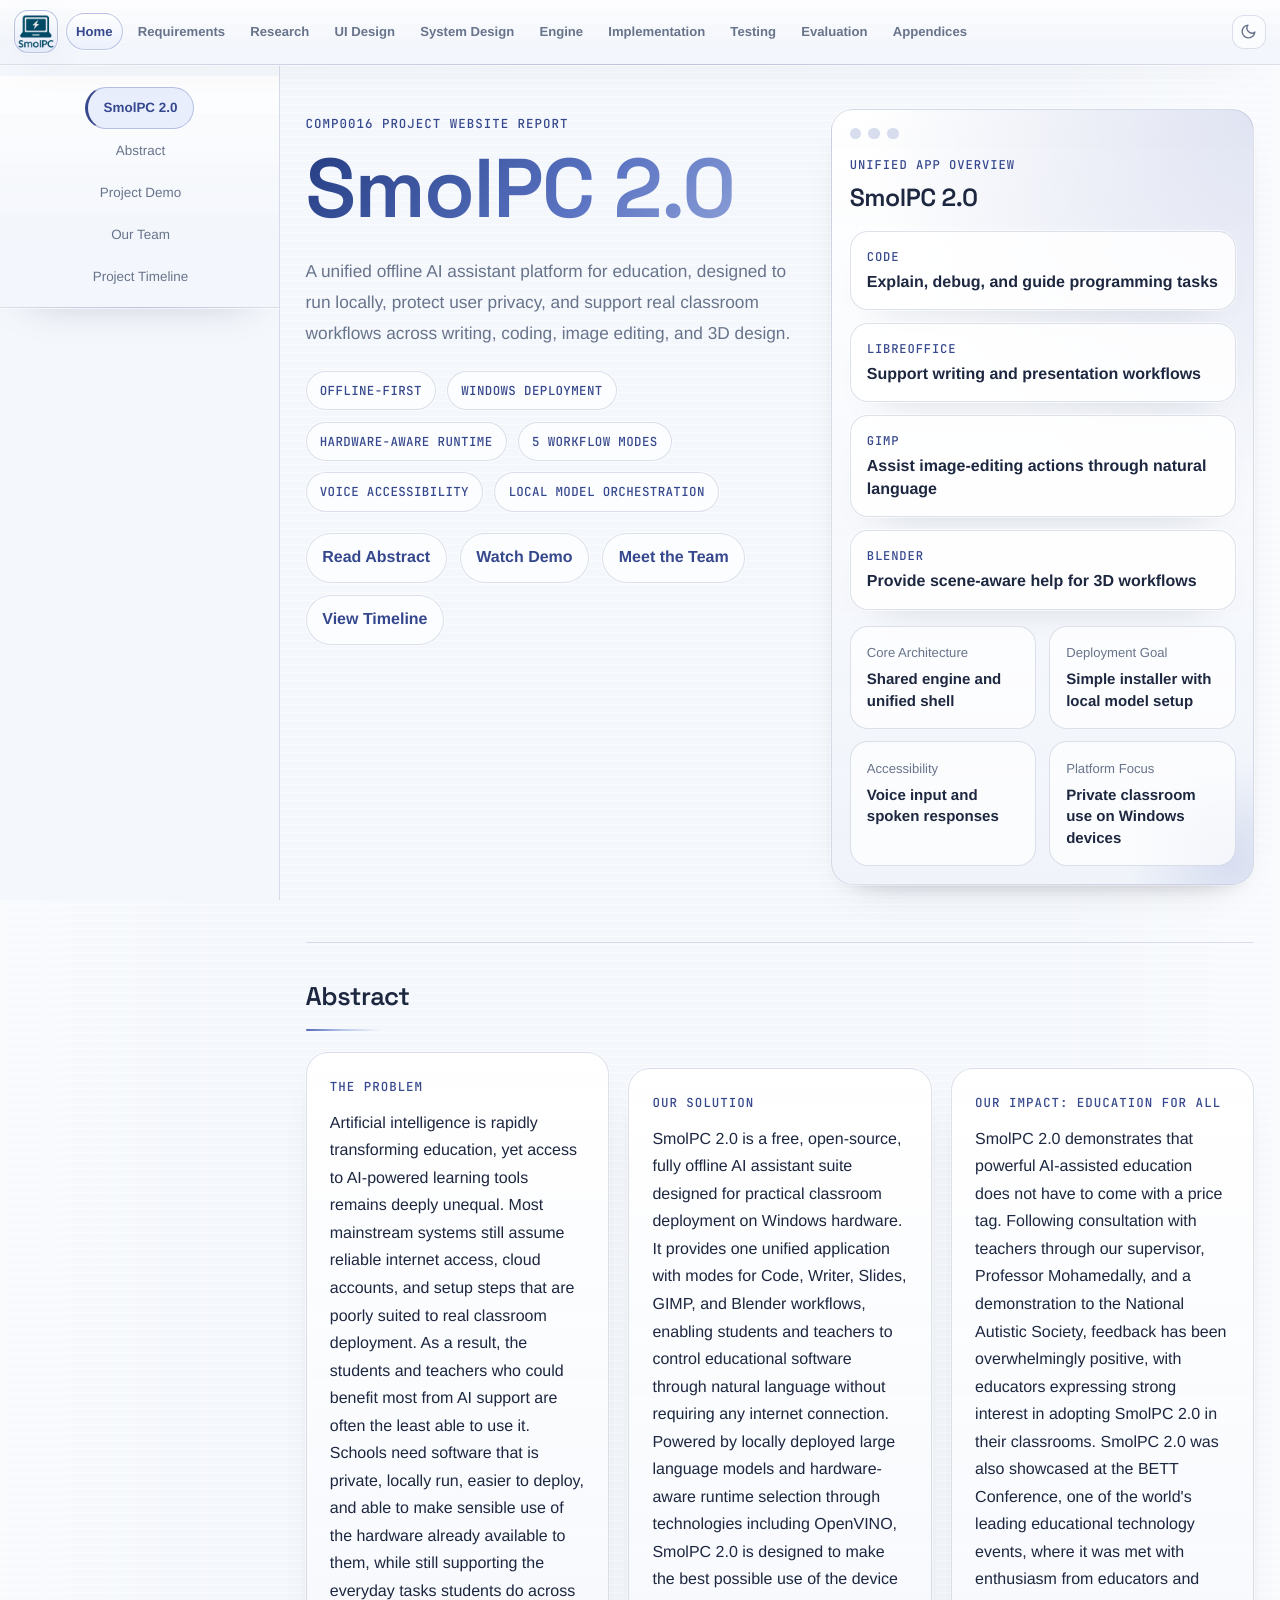
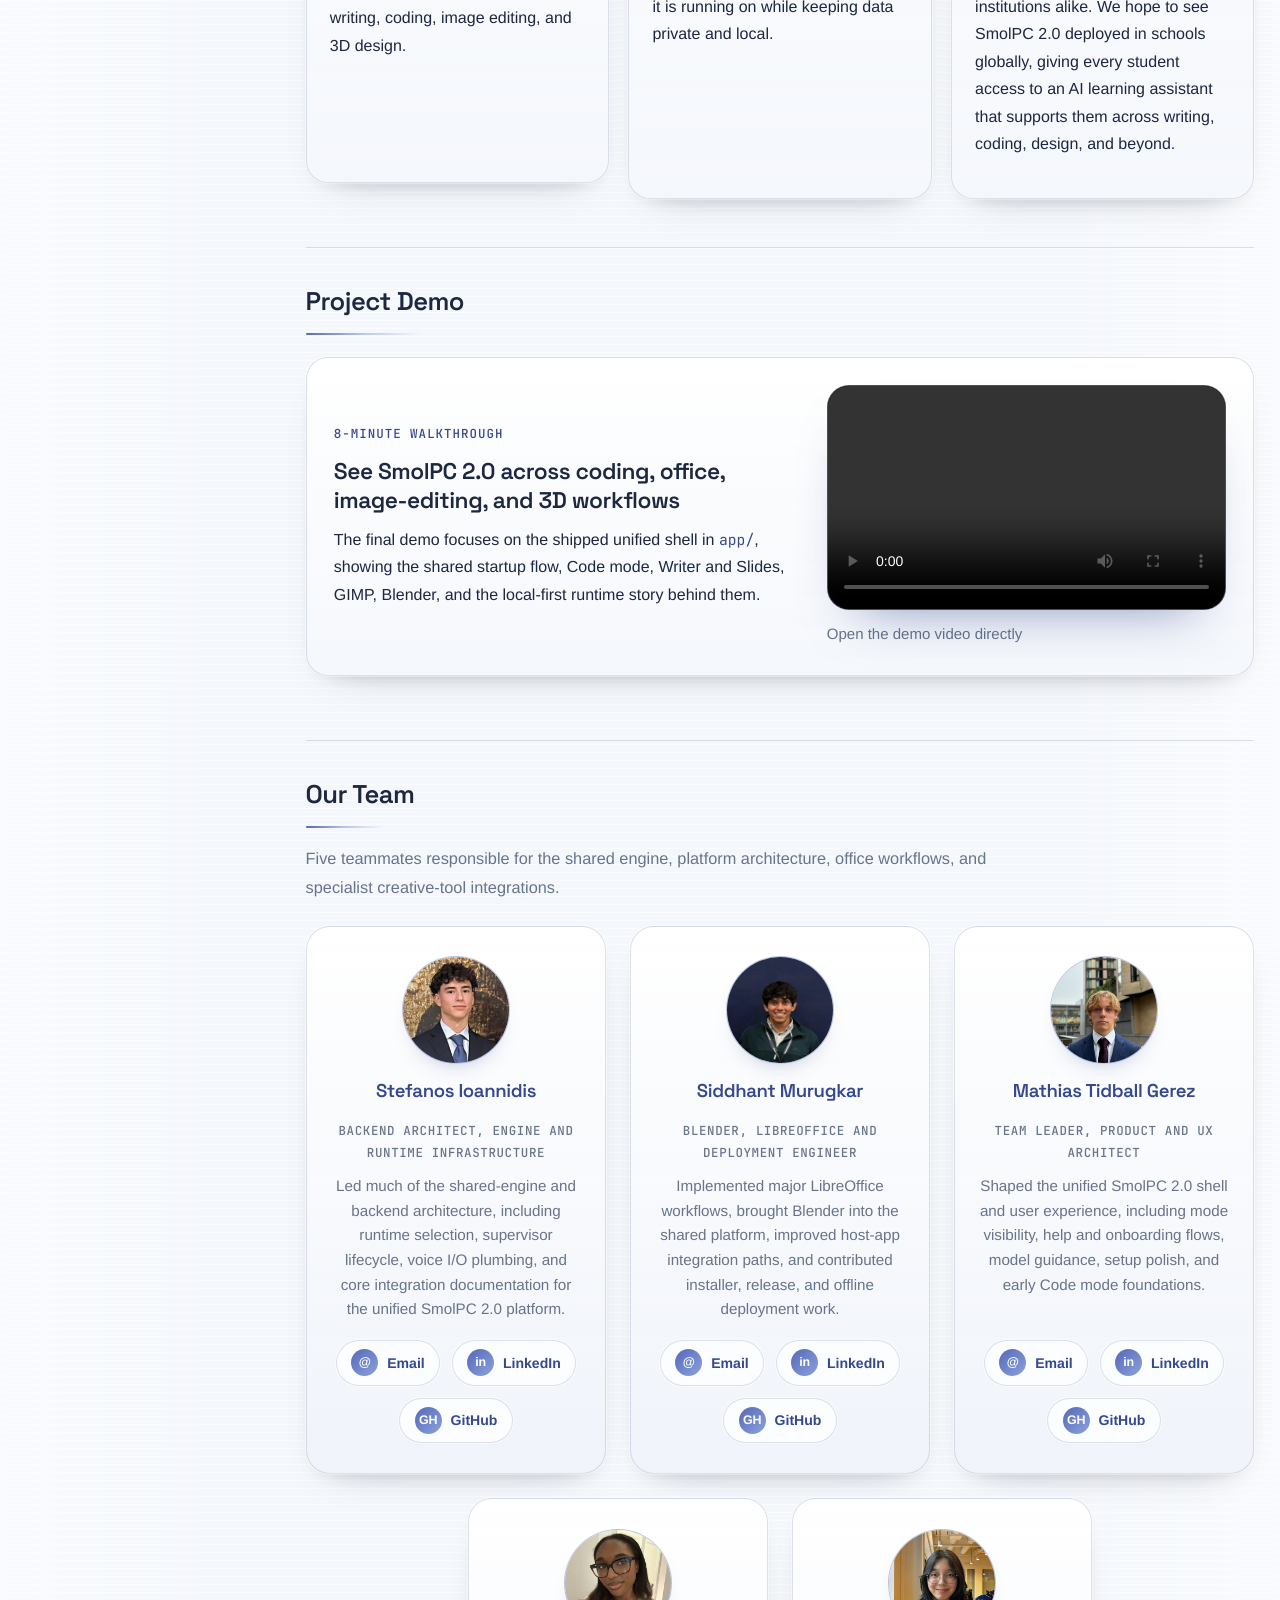
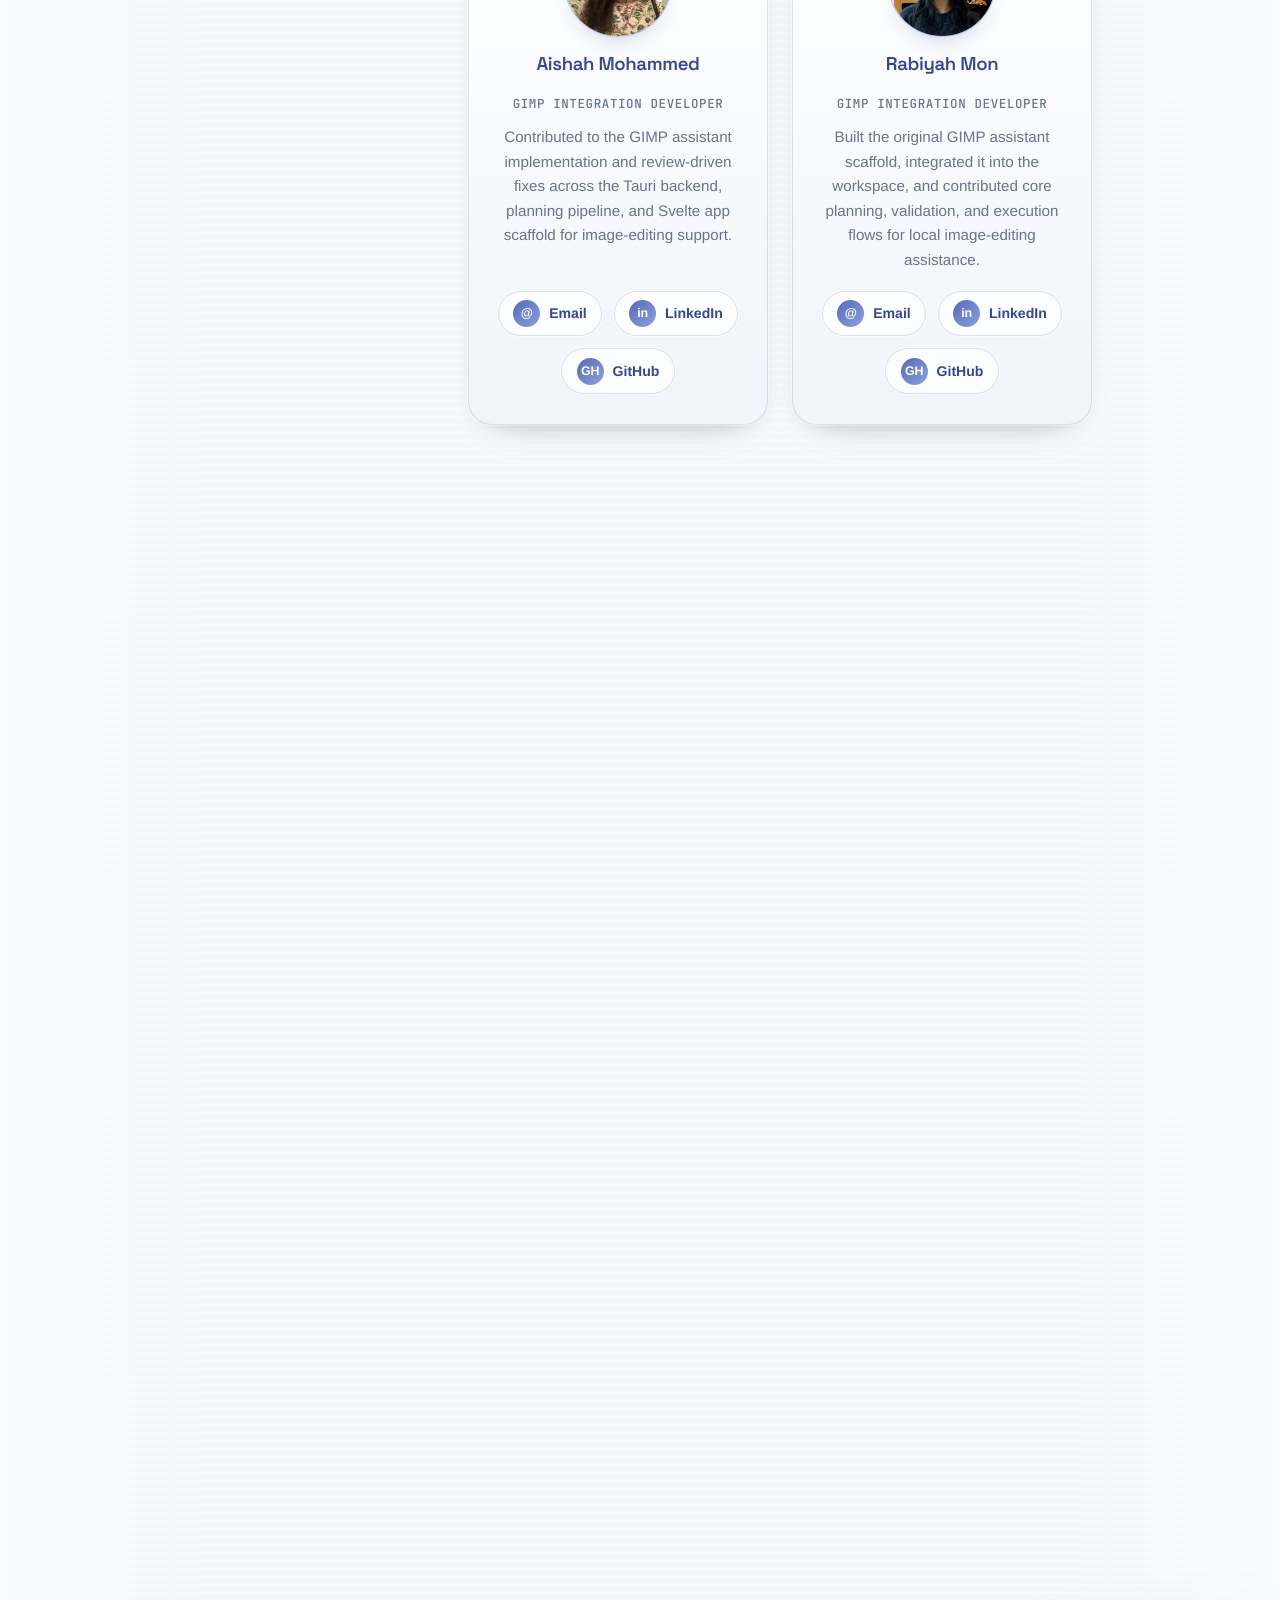
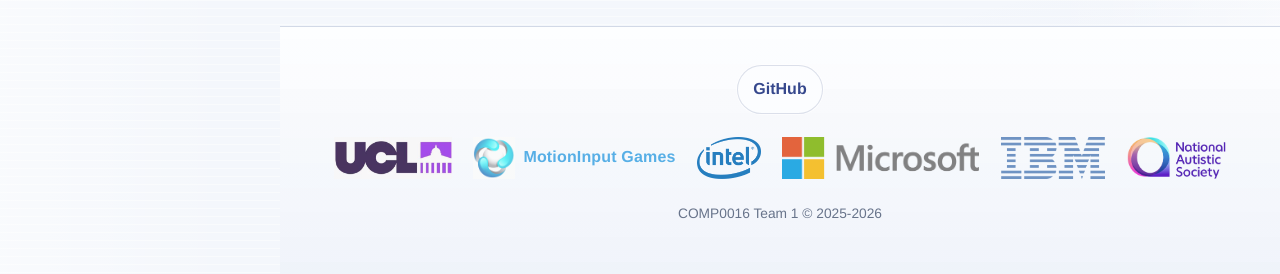
==== commit e4970e9c: "feat(report): embed local demo video" ====
--- a/index.html
+++ b/index.html
@@ -114,12 +114,14 @@
           <h3>See SmolPC 2.0 across coding, office, image-editing, and 3D workflows</h3>
           <p>The final demo focuses on the shipped unified shell in <code>app/</code>, showing the shared startup flow, Code mode, Writer and Slides, GIMP, Blender, and the local-first runtime story behind them.</p>
         </div>
-        <div class="demo-poster" aria-hidden="true">
-          <div class="demo-poster-screen">
-            <span>Demo</span>
-            <strong>SmolPC 2.0</strong>
-            <p>Unified offline AI for education</p>
-          </div>
+        <div class="demo-poster">
+          <div class="demo-video-frame">
+            <video class="demo-video-player" controls preload="metadata">
+              <source src="assets/videos/SmolPC2.0-video-presentation.mp4" type="video/mp4">
+              Your browser does not support the video tag.
+            </video>
+          </div>
+          <p class="demo-link"><a href="assets/videos/SmolPC2.0-video-presentation.mp4" target="_blank" rel="noopener noreferrer">Open the demo video directly</a></p>
         </div>
       </div>
     </section>
--- a/css/style.css
+++ b/css/style.css
@@ -1264,73 +1264,44 @@
 
 .demo-poster {
   display: flex;
+  flex-direction: column;
   align-items: stretch;
-}
-
-.demo-poster-screen {
+  gap: 0.75rem;
+}
+
+.demo-video-frame {
   position: relative;
   width: 100%;
-  min-height: 220px;
-  padding: 1.55rem;
+  aspect-ratio: 16 / 9;
   border: 1px solid rgba(255, 255, 255, 0.24);
   border-radius: 22px;
   overflow: hidden;
-  background:
-    radial-gradient(circle at top left, rgba(255, 255, 255, 0.14), transparent 36%),
-    linear-gradient(155deg, #2f468a 0%, #5569b8 52%, #8ea4da 100%);
   box-shadow: 0 28px 54px -32px rgba(36, 61, 130, 0.58);
-  color: #fff;
-  display: flex;
-  flex-direction: column;
-  justify-content: flex-end;
-}
-
-.demo-poster-screen::before {
-  content: '';
-  position: absolute;
-  top: 1.35rem;
-  left: 1.45rem;
-  width: 3.5rem;
-  height: 3.5rem;
-  border-radius: 50%;
-  background: rgba(255, 255, 255, 0.14);
-  box-shadow: inset 0 0 0 1px rgba(255, 255, 255, 0.16);
-}
-
-.demo-poster-screen::after {
-  content: '';
-  position: absolute;
-  top: 2.25rem;
-  left: 2.55rem;
-  width: 0;
-  height: 0;
-  border-top: 0.56rem solid transparent;
-  border-bottom: 0.56rem solid transparent;
-  border-left: 0.95rem solid rgba(255, 255, 255, 0.94);
-}
-
-.demo-poster-screen span {
-  display: inline-block;
-  margin-bottom: 0.35rem;
-  font-family: var(--font-code);
-  font-size: 0.76rem;
-  font-weight: 600;
-  letter-spacing: 0.08em;
-  text-transform: uppercase;
-  opacity: 0.88;
-}
-
-.demo-poster-screen strong {
+  background: #111826;
+}
+
+.demo-video-player {
+  width: 100%;
+  height: 100%;
+  border: 0;
   display: block;
-  margin-bottom: 0.35rem;
-  color: #fff;
-  font-size: 1.55rem;
-  line-height: 1.15;
-}
-
-.demo-poster-screen p {
-  margin-bottom: 0;
-  color: rgba(255, 255, 255, 0.84);
+  background: #111826;
+}
+
+.demo-link {
+  margin: 0;
+  font-size: 0.94rem;
+  color: var(--text-muted);
+}
+
+.demo-link a {
+  color: var(--accent-strong);
+  text-decoration: none;
+}
+
+.demo-link a:hover,
+.demo-link a:focus-visible {
+  text-decoration: underline;
 }
 
 .team-section-intro {
